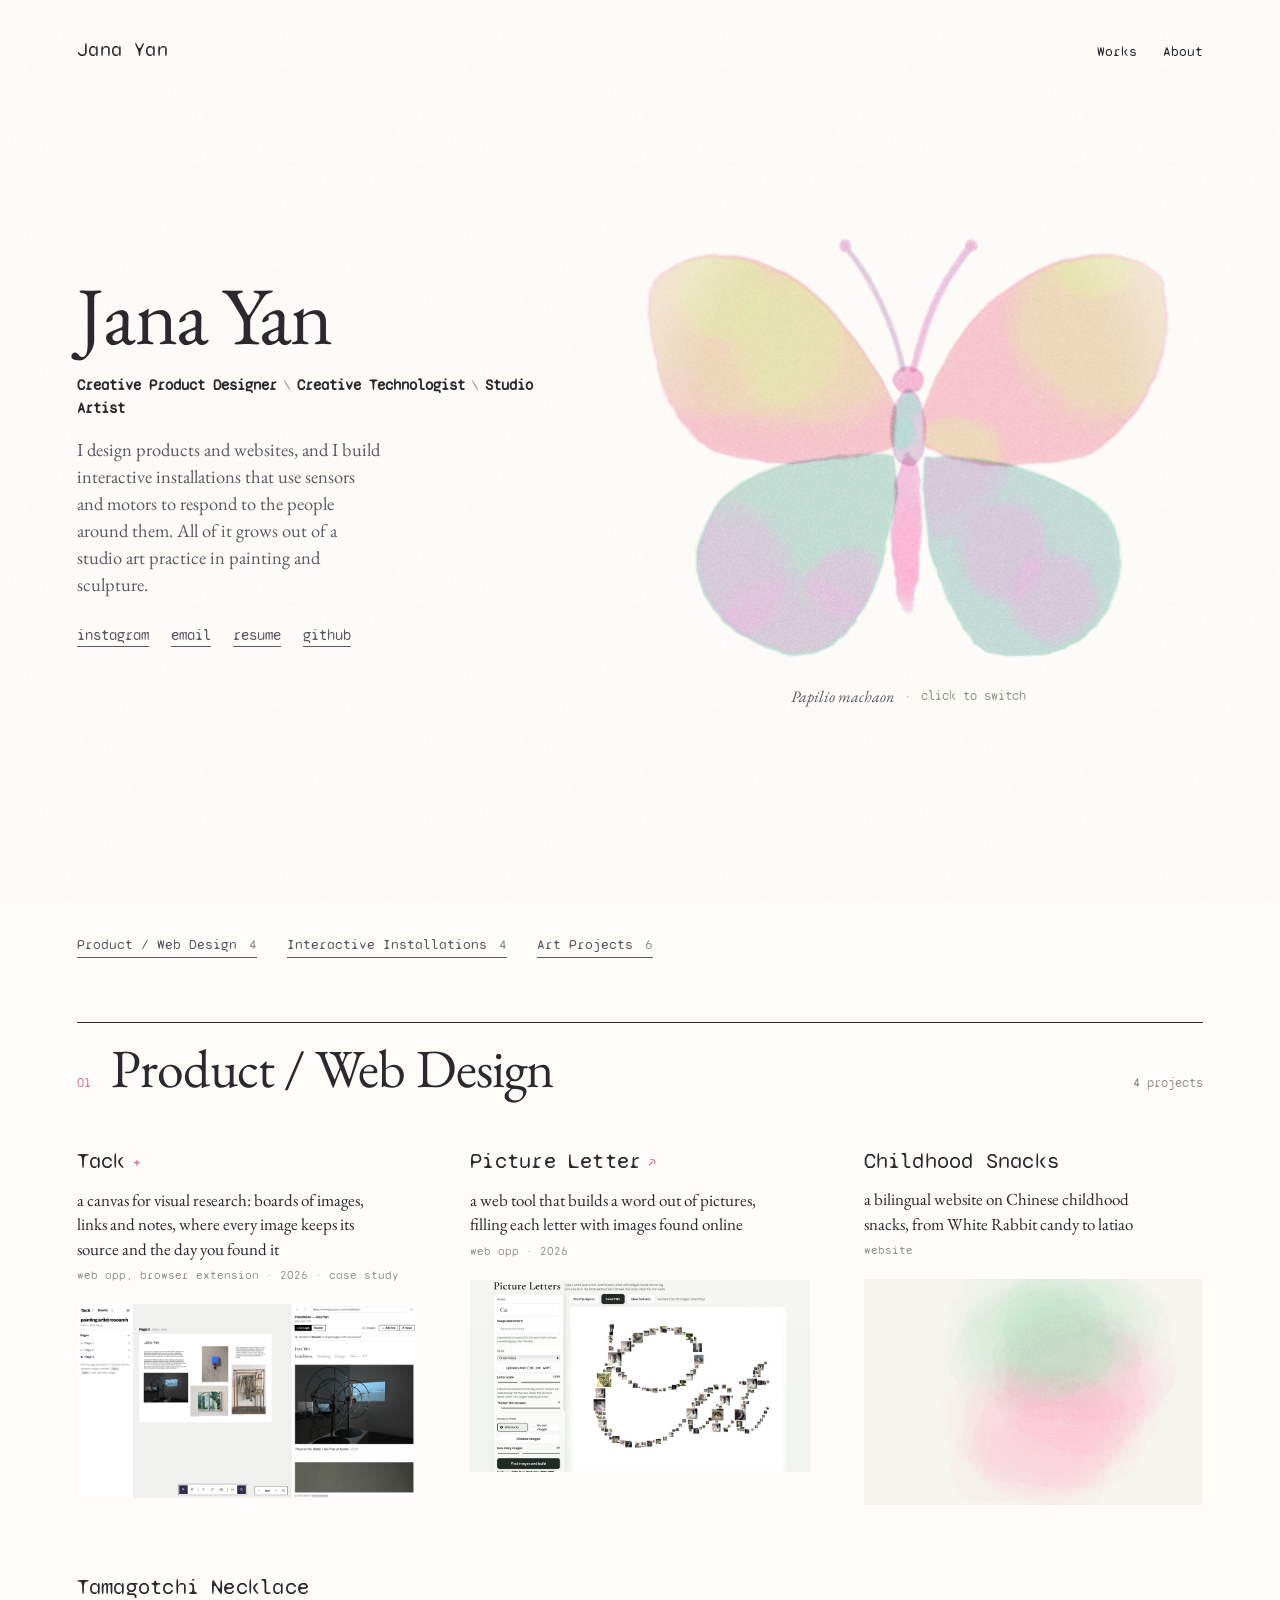
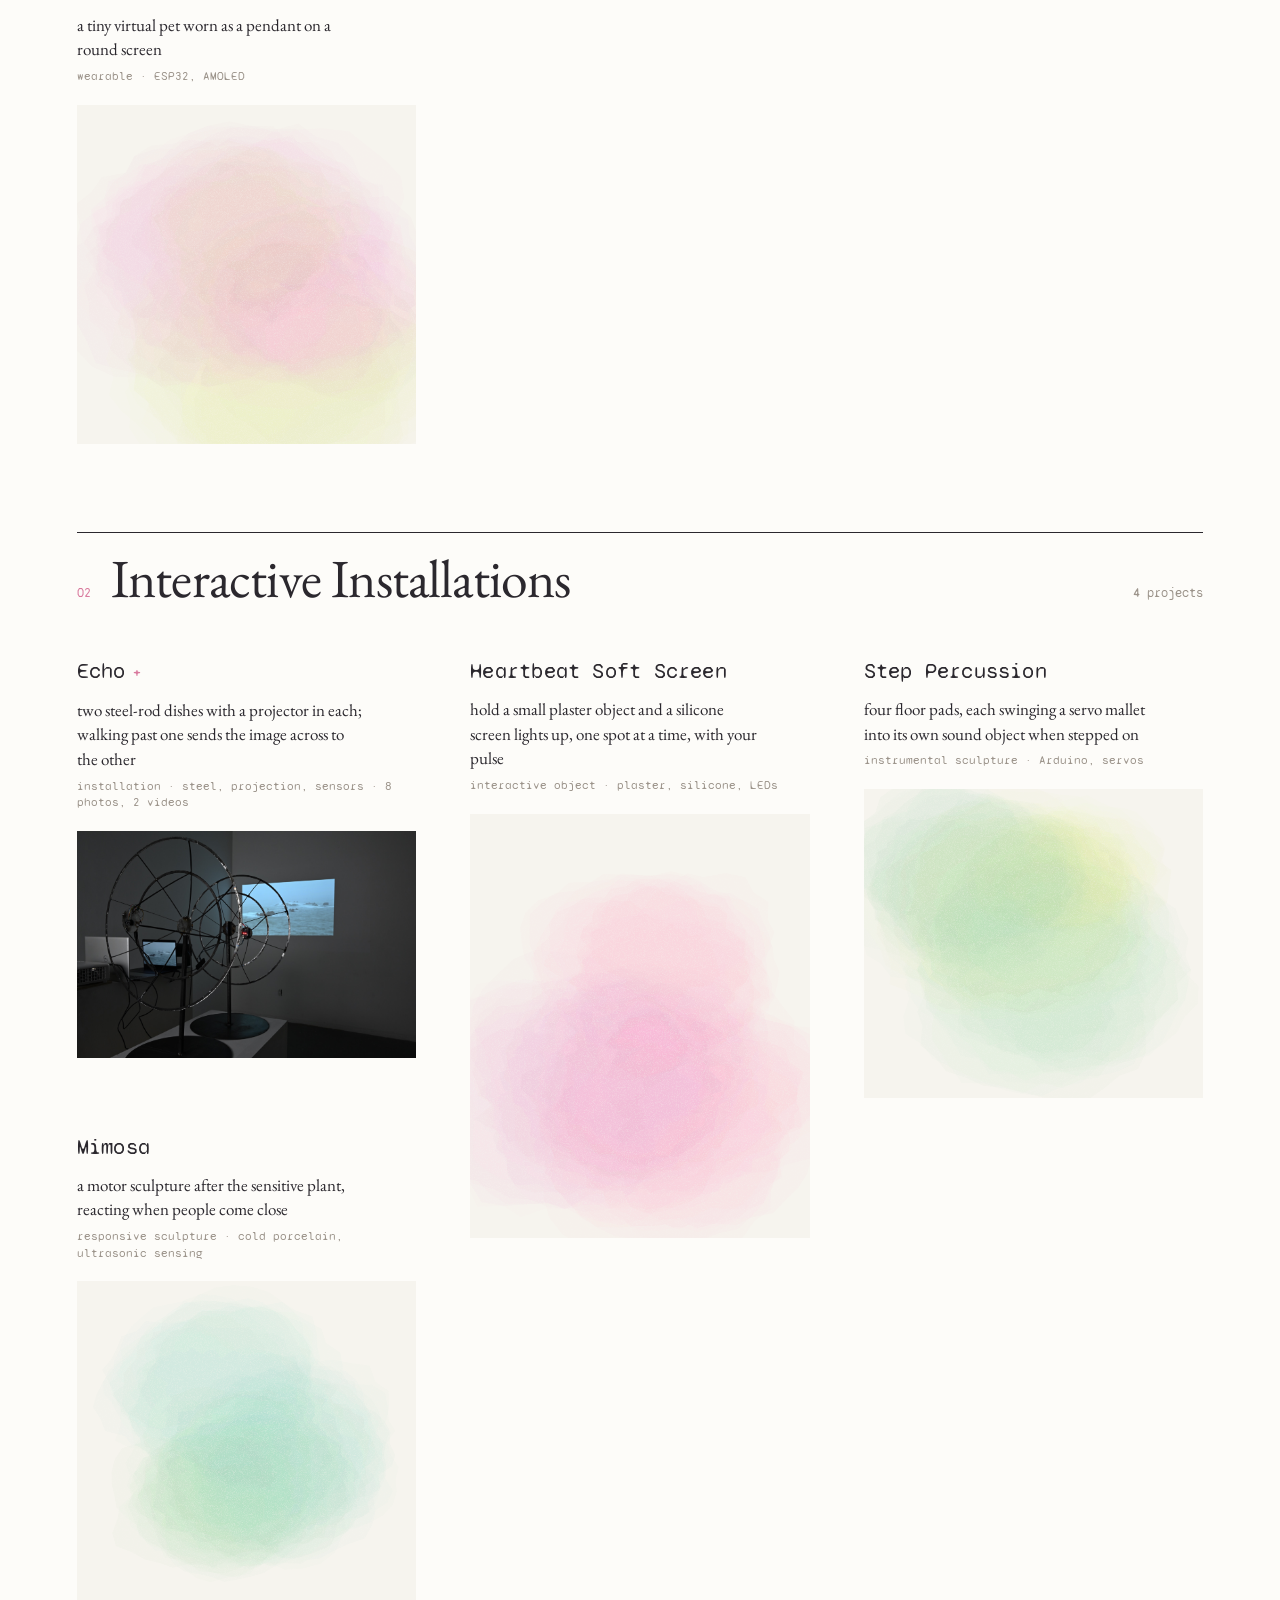
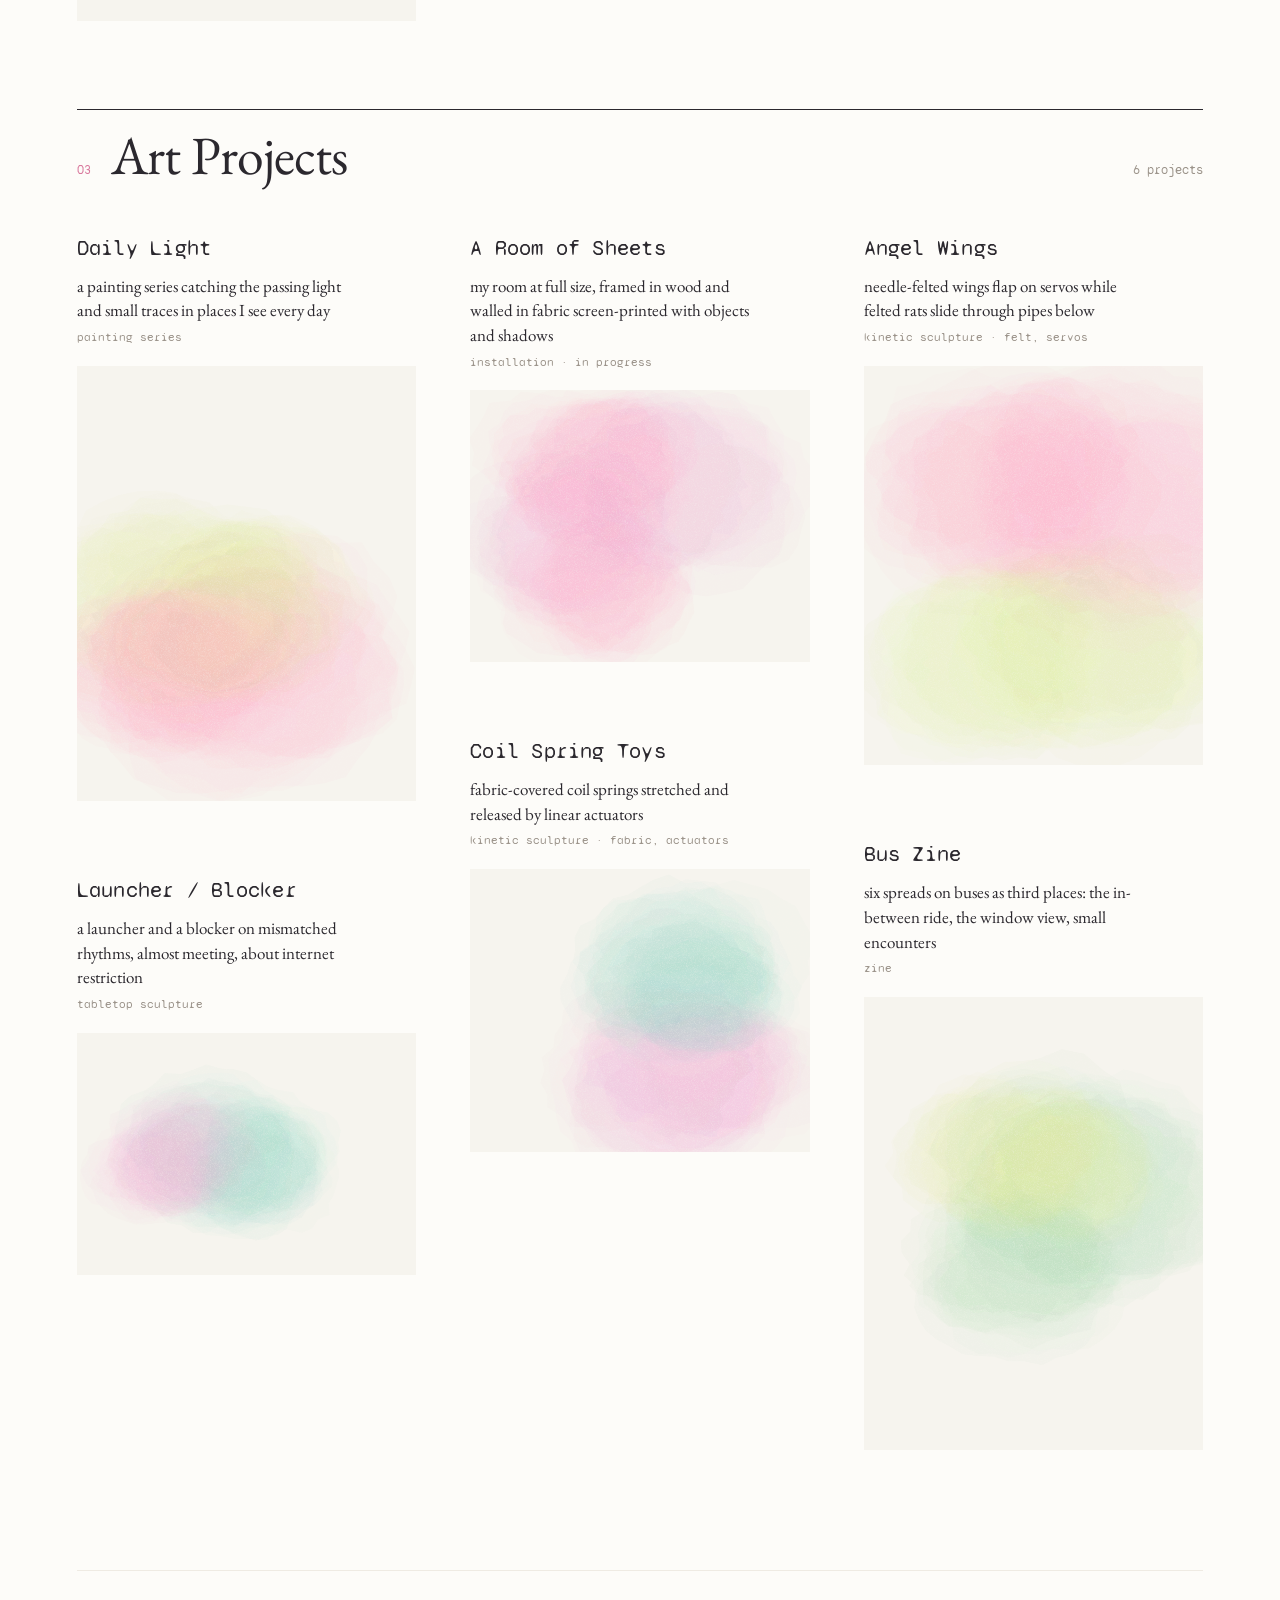
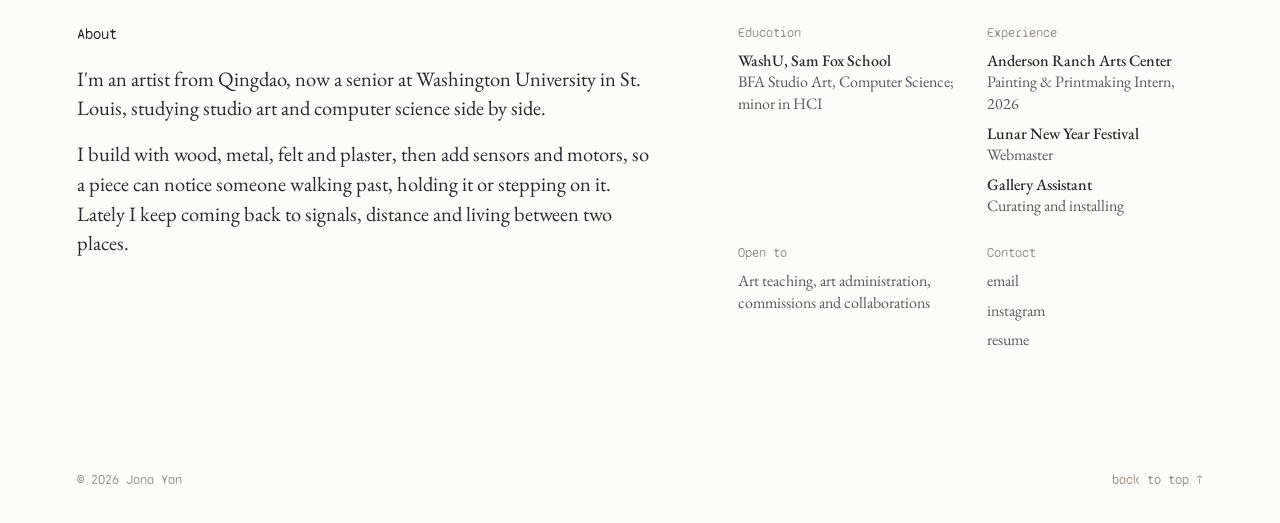
==== index.html @ fdca3cff "Portfolio site with Tack case study Co-Authored-By: Claude Opus 5.5 <noreply@anthropic.com>" ====
<!doctype html>
<html lang="en">
<head>
<meta charset="utf-8">
<meta name="viewport" content="width=device-width, initial-scale=1, viewport-fit=cover">
<title>Jana Yan</title>
<meta name="description" content="Jana Yan: studio art, design and creative technology.">
<link rel="preconnect" href="https://fonts.googleapis.com">
<link rel="preconnect" href="https://fonts.gstatic.com" crossorigin>
<link rel="stylesheet" href="https://fonts.googleapis.com/css2?family=EB+Garamond:ital,wght@0,400;0,500;1,400&family=Lato:ital,wght@0,400;0,700;1,400&family=Syne+Mono&display=swap">
<style>
html, body { margin: 0; }
[hidden] { display: none !important; }
/* Layout: minimal paper page. Small name + nav header, a two-column landing (intro / live watercolor insect),
   then the works index in three categories (Product / Web Design, Interactive Installations, Art Projects),
   each a staggered column grid of cards (title, one line, image), then a short About.
   Single light look on purpose: watercolor and white pencil only read on paper. */
:root {
  color-scheme: light;
  --paper: #FDFCF9;
  --ink: #2B282E;
  --soft: #5E5862;
  --muted: #9C948B;
  --rule: #EFEBE3;
  --rose: #D97A9E;
  --pink: #F2A6C0;
  --green: #A3D4AE;
  --yellow: #D8E59A;
  --blue: #9BD3C2;
  --lilac: #E7AFD0;
  --serif: "EB Garamond", Garamond, "Times New Roman", serif;
  --mono: "Syne Mono", "IBM Plex Mono", ui-monospace, Menlo, Consolas, monospace;
}
* { box-sizing: border-box; }
html { scroll-behavior: smooth; }
@media (prefers-reduced-motion: reduce) { html { scroll-behavior: auto; } }
body { background: var(--paper); color: var(--ink); font-family: var(--serif); font-size: 17px; line-height: 1.5; }
.paper { position: fixed; inset: 0; pointer-events: none; z-index: 0; opacity: .45; }
header, main, footer { position: relative; z-index: 1; }
.wrap {
  margin: 0 auto; max-width: 1400px;
  padding-left: max(clamp(28px, 6vw, 112px), env(safe-area-inset-left, 0px));
  padding-right: max(clamp(28px, 6vw, 112px), env(safe-area-inset-right, 0px));
}
a { color: inherit; text-decoration: none; }
::selection { background: color-mix(in srgb, var(--pink) 45%, transparent); }
:focus-visible { outline: 1.5px dashed var(--rose); outline-offset: 4px; }

/* header */
.top .wrap { display: flex; justify-content: space-between; align-items: baseline; gap: 16px; padding-block: 40px 0; }
.brand { font: 400 20px/1 var(--mono); letter-spacing: 0.02em; }
.nav { display: flex; gap: 26px; font: 400 14px/1 var(--mono); }
.nav a:hover, .links a:hover { color: var(--rose); }

/* landing */
.hero { min-height: min(calc(100svh - 80px), 820px); display: grid; grid-template-columns: minmax(0, 0.9fr) minmax(0, 1.1fr); gap: 24px 56px; align-items: center; padding-block: 24px 40px; }
.intro { min-width: 0; }
h1 { margin: 0; font: 400 clamp(54px, 6.4vw, 94px)/0.95 var(--serif); letter-spacing: -0.02em; }
.disc { margin: 20px 0 0; font: 400 15px/1.5 var(--mono); }
.disc span { color: var(--muted); padding-inline: .4em; }
.lede { margin: 18px 0 0; max-width: 34ch; color: var(--soft); font-size: 18.5px; line-height: 1.45; }
.links { display: flex; flex-wrap: wrap; gap: 8px 22px; margin-top: 30px; font: 400 15px/1 var(--mono); }
.links a { color: var(--soft); border-bottom: 1px solid currentColor; padding-bottom: 3px; }
.specimen { min-width: 0; }
.stage {
  position: relative; display: block; width: 100%; aspect-ratio: 1.26; max-height: 64svh; min-height: 260px;
  padding: 0; margin: 0; border: 0; background: transparent; cursor: pointer; -webkit-tap-highlight-color: transparent;
}
.stage canvas { position: absolute; inset: 0; width: 100%; height: 100%; display: block; }
.cap { display: flex; justify-content: center; gap: 10px; font: 400 13px/1.4 var(--mono); color: var(--muted); margin-top: 2px; }
.cap i { font: italic 400 16px/1.2 var(--serif); color: var(--soft); }
.h-tap { display: none; }
@media (hover: none) { .h-tap { display: inline; } .h-click { display: none; } }

/* works */
.works { padding-block: 56px 40px; }
.jump { display: flex; flex-wrap: wrap; gap: 12px 30px; font: 400 14px/1.3 var(--mono); color: var(--soft); }
.jump a { border-bottom: 1px solid currentColor; padding-bottom: 3px; }
.jump a:hover { color: var(--rose); }
.jump span { color: var(--muted); padding-left: .3em; }
.jump a:hover span { color: inherit; }
.cat { margin-top: 88px; scroll-margin-top: 24px; }
.jump + .cat { margin-top: 64px; }
.cat-head { display: grid; grid-template-columns: auto minmax(0, 1fr) auto; align-items: baseline; gap: 6px 20px; border-top: 1px solid var(--ink); padding-top: 18px; margin-bottom: 52px; }
.cat-head h2 { margin: 0; font: 400 clamp(34px, 4.2vw, 58px)/1.02 var(--serif); letter-spacing: -0.015em; text-wrap: balance; }
.cat-no, .cat-count { font: 400 13px/1 var(--mono); color: var(--muted); }
.cat-no { color: var(--rose); }
.grid { display: flex; gap: 0 clamp(28px, 4.2vw, 80px); align-items: flex-start; }
.col { flex: 1 1 0; min-width: 0; display: flex; flex-direction: column; gap: 76px; }
.card { min-width: 0; display: block; }
.card h3 { margin: 0; font: 400 clamp(22px, 1.75vw, 27px)/1.2 var(--mono); letter-spacing: 0.01em; text-wrap: balance; }
.card p { margin: 12px 0 0; font-size: 17px; line-height: 1.45; max-width: 36ch; }
.card .tag { display: block; margin-top: 6px; font: 400 12px/1.4 var(--mono); color: var(--muted); }
.card figure { margin: 20px 0 0; position: relative; width: 100%; background: color-mix(in srgb, var(--rule) 50%, var(--paper)); overflow: hidden; }
.card figure canvas, .card figure img { display: block; width: 100%; height: auto; }
.card a.link h3 { display: inline; background: linear-gradient(currentColor, currentColor) 0 100% / 0 1px no-repeat; transition: background-size .3s; }
.card a.link:hover h3 { background-size: 100% 1px; }
.card a.link .arrow { font: 400 18px/1 var(--mono); color: var(--rose); margin-left: 6px; }
.card a.link figure { transition: opacity .2s; }
.card a.link:hover figure { opacity: .9; }

/* about */
.about { padding-block: 80px 96px; }
.about-grid { display: grid; grid-template-columns: minmax(0, 1.25fr) minmax(0, 1fr); gap: 40px 80px; border-top: 1px solid var(--rule); padding-top: 56px; }
.about h2 { margin: 0 0 22px; font: 400 15px/1 var(--mono); }
.about-text p { margin: 0; font-size: clamp(19px, 1.6vw, 22px); line-height: 1.45; max-width: 32em; }
.about-text p + p { margin-top: 16px; }
.facts { display: grid; grid-template-columns: repeat(2, minmax(0, 1fr)); gap: 30px 32px; align-content: start; }
.facts h3 { margin: 0 0 10px; font: 400 13px/1 var(--mono); color: var(--muted); }
.facts ul { list-style: none; padding: 0; margin: 0; display: grid; gap: 8px; }
.facts li { font-size: 16px; line-height: 1.35; color: var(--soft); }
.facts li b { font-weight: 500; color: var(--ink); }

/* project gallery overlay */
.gallery { position: fixed; inset: 0; width: 100%; height: 100%; max-width: none; max-height: none; margin: 0; padding: 0; border: 0; background: var(--paper); color: var(--ink); overflow-y: auto; overscroll-behavior: contain; }
.gallery::backdrop { background: var(--paper); }
.g-head { position: sticky; top: 0; z-index: 1; display: flex; justify-content: space-between; align-items: baseline; gap: 16px; padding-block: 24px 18px; font: 400 15px/1 var(--mono); background: color-mix(in srgb, var(--paper) 92%, transparent); }
.g-close { font: inherit; color: var(--soft); background: none; border: 0; padding: 0; cursor: pointer; }
.g-close:hover { color: var(--rose); }
.g-text { max-width: 1200px; padding-block: 8px 20px; }
.g-text:empty { display: none; }
.g-text p { margin: 0; font-size: clamp(19px, 1.6vw, 22px); line-height: 1.5; max-width: 38em; }
.g-text p + p { margin-top: 14px; }
.g-items { display: flex; flex-direction: column; align-items: center; gap: 28px; padding: 12px clamp(28px, 6vw, 112px) 80px; }
.g-items img, .g-items video { display: block; width: 100%; max-width: 1200px; height: auto; max-height: 86svh; object-fit: contain; background: color-mix(in srgb, var(--rule) 50%, var(--paper)); }
body.g-open { overflow: hidden; }

/* case study (inside a .gallery overlay): sans-serif reading layout */
.cs-dialog { --sans: "Lato", system-ui, -apple-system, "Segoe UI", sans-serif; --panel: #F3F0EA; --line: #E6E1D8; }
.cs-dialog .g-head { font: 700 16px/1 var(--sans); }
.cs-dialog .g-close { font: 400 16px/1 var(--sans); }
.cs { display: grid; grid-template-columns: 168px minmax(0, 1fr); gap: 0 clamp(40px, 5vw, 80px); max-width: 1380px; margin-inline: auto; padding-block: 24px 160px; font-family: var(--sans); color: var(--ink); }
.cs-main { min-width: 0; max-width: 1100px; }

/* contents list */
.cs-toc { position: sticky; top: 92px; align-self: start; padding-top: 6px; }
.cs-toc ol { list-style: none; margin: 0; padding: 0; display: grid; gap: 2px; }
.cs-toc a { display: block; padding: 5px 10px; margin-left: -10px; border-radius: 999px; font-size: 15px; line-height: 1.3; color: var(--muted); transition: color .15s, background-color .15s; }
.cs-toc a:hover { color: var(--ink); }
.cs-toc a[aria-current="true"] { color: var(--ink); background: var(--panel); }

/* header */
.cs-head h2 { margin: 0; font: 700 clamp(44px, 5vw, 64px)/1.05 var(--sans); letter-spacing: -0.02em; }
.cs-sub { margin: 10px 0 0; font-size: clamp(22px, 2.2vw, 28px); line-height: 1.3; color: var(--muted); text-wrap: balance; }
.cs-sum { margin: 28px 0 0; max-width: 40em; font-size: 19px; line-height: 1.65; text-wrap: pretty; }
.cs-meta { display: flex; flex-wrap: wrap; align-items: flex-end; gap: 20px 56px; margin: 40px 0 0; }
.cs-meta dt { font-size: 15px; color: var(--muted); }
.cs-meta dd { margin: 6px 0 0; font-size: 17px; line-height: 1.4; }
.cs-live { margin-left: auto; display: inline-flex; align-items: center; gap: 8px; padding: 11px 20px; border-radius: 999px; background: var(--ink); color: var(--paper); font-size: 16px; font-weight: 700; transition: background-color .15s; }
.cs-live:hover { background: var(--rose); }

/* images */
.cs-hero, .cs-panel { margin: 48px 0 0; padding: clamp(10px, 2.2vw, 28px); border-radius: 20px; background: var(--panel); }
.cs-hero img, .cs-panel img { display: block; width: 100%; height: auto; border-radius: 10px; box-shadow: 0 1px 2px rgb(43 40 46 / .06), 0 8px 28px rgb(43 40 46 / .08); }
.cs-panel figure { margin: 0; }
.cs-panel figcaption { margin-top: 14px; font-size: 15px; line-height: 1.45; color: var(--soft); }
.cs-panel figure + figure { margin-top: 28px; }
.cs-panel.pair { display: grid; grid-template-columns: repeat(2, minmax(0, 1fr)); gap: 20px; }
.cs-panel.pair figure + figure { margin-top: 0; }

/* before / after tabs (JS adds .is-tabbed; without JS every image shows, stacked) */
.cs-tabs { display: flex; flex-wrap: wrap; gap: 8px; margin-bottom: clamp(12px, 1.8vw, 22px); }
.cs-tabs button { font: 700 15px/1 var(--sans); padding: 10px 16px; border: 0; border-radius: 999px; background: rgb(255 255 255 / .7); color: var(--soft); cursor: pointer; transition: background-color .15s, color .15s; }
.cs-tabs button:hover { color: var(--ink); background: #fff; }
.cs-tabs button[aria-selected="true"] { background: var(--ink); color: var(--paper); }
.cs-panel.is-tabbed figure + figure { margin-top: 0; }
.cs-panel.is-tabbed figure[hidden] { display: none; }

/* summary rows: label left, text right */
.cs-rows { margin-top: 96px; }
.cs-row { display: grid; grid-template-columns: minmax(0, 1fr) minmax(0, 2fr); gap: 16px 48px; padding: 44px 0; border-top: 1px solid var(--line); }
.cs-row:first-child { border-top: 0; padding-top: 0; }
.cs-row h3 { margin: 0; font: 700 24px/1.25 var(--sans); }
.cs-row p, .cs-row li { font-size: 18px; line-height: 1.65; }
.cs-row p { margin: 0; }
.cs-row p + p { margin-top: 14px; }

/* full sections */
.cs-sec { margin-top: 128px; scroll-margin-top: 96px; }
.cs-rows .cs-row { scroll-margin-top: 96px; }
.cs-sec > h3 { margin: 0 0 20px; font: 700 clamp(28px, 2.6vw, 34px)/1.2 var(--sans); letter-spacing: -0.01em; }
.cs-sec > p, .cs-text p { margin: 0; max-width: 42em; font-size: 18px; line-height: 1.7; text-wrap: pretty; }
.cs-sec > p + p, .cs-text p + p { margin-top: 16px; }
.cs-sec h4 { margin: 56px 0 14px; font: 700 21px/1.3 var(--sans); }
.cs ul.cs-bullets { margin: 16px 0 0; padding-left: 1.2em; max-width: 42em; font-size: 18px; line-height: 1.7; }
.cs-bullets li + li { margin-top: 10px; }
.cs-bullets li::marker { color: var(--rose); }
.cs-quote { margin: 40px 0; padding: 4px 0 4px 24px; border-left: 3px solid var(--pink); max-width: 36em; font-size: clamp(22px, 2.2vw, 28px); line-height: 1.4; text-wrap: pretty; }
.cs a.u { border-bottom: 1px solid currentColor; }
.cs a.u:hover { color: var(--rose); }
.cs video { display: block; width: 100%; margin-top: 40px; border-radius: 16px; }

/* tables */
.cs-table { width: 100%; margin: 32px 0; border-collapse: collapse; font-size: 17px; line-height: 1.5; }
.cs-table th { text-align: left; font-size: 14px; font-weight: 700; color: var(--muted); padding: 0 20px 12px 0; border-bottom: 1px solid var(--ink); }
.cs-table td { vertical-align: top; padding: 16px 20px 16px 0; border-bottom: 1px solid var(--line); color: var(--soft); }
.cs-table td:first-child { color: var(--ink); font-weight: 700; white-space: nowrap; }

/* decisions */
.cs-decisions { list-style: none; margin: 56px 0 0; padding: 0; display: grid; gap: 104px; }
.cs-decisions h4 { margin: 0 0 22px; display: flex; align-items: baseline; gap: 14px; font: 700 clamp(23px, 2.1vw, 27px)/1.25 var(--sans); }
.cs-no { flex: none; font-size: 15px; font-weight: 700; color: var(--rose); }
.cs-dec { margin: 0; display: grid; grid-template-columns: minmax(0, 1fr) minmax(0, 1fr) minmax(0, 1.6fr); gap: 20px 40px; }
.cs-dec dt { font-size: 14px; font-weight: 700; color: var(--muted); }
.cs-dec dd { margin: 8px 0 0; font-size: 17px; line-height: 1.6; color: var(--soft); }
.cs-dec div:last-child dd { color: var(--ink); }
.cs-decisions .cs-panel { margin-top: 32px; }

@media (max-width: 1100px) {
  .cs { grid-template-columns: minmax(0, 1fr); }
  .cs-toc { display: none; }
  .cs-main { max-width: none; }
}
@media (max-width: 760px) {
  .cs-row, .cs-dec, .cs-panel.pair { grid-template-columns: minmax(0, 1fr); }
  .cs-rows { margin-top: 64px; }
  .cs-row { padding: 32px 0; }
  .cs-sec { margin-top: 88px; }
  .cs-decisions { gap: 72px; }
  .cs-live { margin-left: 0; }
  .cs-table thead { display: none; }
  .cs-table tr { display: block; padding: 16px 0; border-bottom: 1px solid var(--line); }
  .cs-table td { display: block; padding: 2px 0; border: 0; }
  .cs-table td:first-child { margin-bottom: 4px; }
  .cs-table td[data-label]:not(:first-child)::before { content: attr(data-label) ": "; font-weight: 700; color: var(--muted); }
}
.cs-dialog .wrap { max-width: 1380px; padding-left: max(clamp(20px, 4vw, 56px), env(safe-area-inset-left, 0px)); padding-right: max(clamp(20px, 4vw, 56px), env(safe-area-inset-right, 0px)); }

footer .wrap { display: flex; justify-content: space-between; gap: 12px; padding-block: 24px 34px; font: 400 13px/1.4 var(--mono); color: var(--muted); }

@media (max-width: 900px) {
  .hero { grid-template-columns: minmax(0, 1fr); min-height: 0; padding-block: 40px 24px; }
  .stage { max-height: none; }
  .about-grid { grid-template-columns: minmax(0, 1fr); }
  .col { gap: 56px; }
  .cat { margin-top: 72px; }
  .cat-head { margin-bottom: 36px; }
}
@media (max-width: 480px) {
  .wrap { padding-left: max(20px, env(safe-area-inset-left, 0px)); padding-right: max(20px, env(safe-area-inset-right, 0px)); }
  .facts { grid-template-columns: minmax(0, 1fr); }
  .cat-head { grid-template-columns: auto minmax(0, 1fr); }
  .cat-count { display: none; }
  .disc { font-size: 14px; }
}
</style>
</head>
<body>
<div class="paper" id="paper" aria-hidden="true"></div>

<header class="top" id="top">
  <div class="wrap">
    <a class="brand" href="#top">Jana Yan</a>
    <nav class="nav" aria-label="Sections"><a href="#works">Works</a><a href="#about">About</a></nav>
  </div>
</header>

<main>
  <section class="wrap hero" aria-label="Introduction">
    <div class="intro">
      <h1>Jana Yan</h1>
      <p class="disc"><strong>Creative Product Designer</strong><span>\</span><strong>Creative Technologist</strong><span>\</span><strong>Studio Artist</strong></p>
      <p class="lede">I design products and websites, and I build interactive installations that use sensors and motors to respond to the people around them. All of it grows out of a studio art practice in painting and sculpture.</p>
      <!-- Replace each href="#" with your real link -->
      <nav class="links" aria-label="Elsewhere">
        <a href="#">instagram</a><a href="#">email</a><a href="#">resume</a><a href="#">github</a>
      </nav>
    </div>
    <div class="specimen">
      <button class="stage" id="stage" type="button" aria-label="Watercolor insect. Click to switch insect.">
        <canvas id="c" aria-hidden="true"></canvas>
      </button>
      <div class="cap" aria-live="polite">
        <i id="specName">Papilio machaon</i>
        <span>·</span>
        <span><span class="h-click">click to switch</span><span class="h-tap">tap to switch</span></span>
        <span id="specNo" hidden></span><span id="specMeta" hidden></span>
      </div>
    </div>
  </section>

  <section class="works wrap" id="works" aria-label="Works">
    <!--
      Projects are grouped into three categories; each <section class="cat"> has its own grid.
      To add a project: copy one <article class="card"> into the category it belongs to and edit it.
      To move a project: cut its <article> and paste it into another category's <div class="grid">.
      (Update the counts in the jump nav and the category header when you add or move one.)
      Image: put <img src="your-photo.jpg" alt="..."> inside <figure> in place of data-wash.
      Until then, data-wash paints a watercolor placeholder (colors: pink green yellow blue lilac; ar = width/height).
    -->
    <nav class="jump" aria-label="Project categories">
      <a href="#design">Product / Web Design <span>4</span></a>
      <a href="#installations">Interactive Installations <span>4</span></a>
      <a href="#art">Art Projects <span>6</span></a>
    </nav>

    <section class="cat" id="design" aria-labelledby="design-h">
      <header class="cat-head"><span class="cat-no">01</span><h2 id="design-h">Product / Web Design</h2><span class="cat-count">4 projects</span></header>
      <div class="grid">
      <article class="card">
        <!-- Opens the case study <dialog id="g-tack"> below. -->
        <a class="link" href="#g-tack" data-gallery="g-tack" aria-haspopup="dialog">
          <h3>Tack</h3><span class="arrow">+</span>
          <p>a canvas for visual research: boards of images, links and notes, where every image keeps its source and the day you found it</p>
          <span class="tag">web app, browser extension · 2026 · case study</span>
          <figure><img src="tack/tack.jpg" width="2000" height="1140" loading="lazy" alt="Tack board titled painting artist research: a page of collected images and notes on the left, a live web page open beside it on the right"></figure>
        </a>
      </article>
      <article class="card">
        <a class="link" href="https://pictureletter.vercel.app" target="_blank" rel="noopener">
          <h3>Picture Letter</h3><span class="arrow">↗</span>
          <p>a web tool that builds a word out of pictures, filling each letter with images found online</p>
          <span class="tag">web app · 2026</span>
          <figure><img src="[data-uri]" alt="Picture Letters interface: the word Cat in a script font, built from small photos of cats" width="1100" height="624" loading="lazy"></figure>
        </a>
      </article>
      <article class="card">
        <h3>Childhood Snacks</h3>
        <p>a bilingual website on Chinese childhood snacks, from White Rabbit candy to latiao</p>
        <span class="tag">website</span>
        <figure data-wash="pink green" data-ar="1.5"></figure>
      </article>
      <article class="card">
        <h3>Tamagotchi Necklace</h3>
        <p>a tiny virtual pet worn as a pendant on a round screen</p>
        <span class="tag">wearable · ESP32, AMOLED</span>
        <figure data-wash="yellow lilac" data-ar="1"></figure>
      </article>
      </div>
    </section>

    <section class="cat" id="installations" aria-labelledby="installations-h">
      <header class="cat-head"><span class="cat-no">02</span><h2 id="installations-h">Interactive Installations</h2><span class="cat-count">4 projects</span></header>
      <div class="grid">
      <article class="card">
        <!-- Opens the matching <dialog id="g-satellite"> below. Cover = first photo. -->
        <a class="link" href="#g-satellite" data-gallery="g-satellite" aria-haspopup="dialog">
          <h3>Echo</h3><span class="arrow">+</span>
          <p>two steel-rod dishes with a projector in each; walking past one sends the image across to the other</p>
          <span class="tag">installation · steel, projection, sensors · 8 photos, 2 videos</span>
          <figure><img src="satellite/DSC_0260.jpg" width="2000" height="1333" loading="lazy" alt="Two steel-rod satellite dishes on a plinth in a dark gallery, a projected sea image on the wall behind them"></figure>
        </a>
      </article>
      <article class="card">
        <h3>Heartbeat Soft Screen</h3>
        <p>hold a small plaster object and a silicone screen lights up, one spot at a time, with your pulse</p>
        <span class="tag">interactive object · plaster, silicone, LEDs</span>
        <figure data-wash="pink lilac" data-ar="0.8"></figure>
      </article>
      <article class="card">
        <h3>Step Percussion</h3>
        <p>four floor pads, each swinging a servo mallet into its own sound object when stepped on</p>
        <span class="tag">instrumental sculpture · Arduino, servos</span>
        <figure data-wash="yellow green" data-ar="1.1"></figure>
      </article>
      <article class="card">
        <h3>Mimosa</h3>
        <p>a motor sculpture after the sensitive plant, reacting when people come close</p>
        <span class="tag">responsive sculpture · cold porcelain, ultrasonic sensing</span>
        <figure data-wash="green blue" data-ar="1"></figure>
      </article>
      </div>
    </section>

    <section class="cat" id="art" aria-labelledby="art-h">
      <header class="cat-head"><span class="cat-no">03</span><h2 id="art-h">Art Projects</h2><span class="cat-count">6 projects</span></header>
      <div class="grid">
      <article class="card">
        <h3>Daily Light</h3>
        <p>a painting series catching the passing light and small traces in places I see every day</p>
        <span class="tag">painting series</span>
        <figure data-wash="yellow pink" data-ar="0.78"></figure>
      </article>
      <article class="card">
        <h3>A Room of Sheets</h3>
        <p>my room at full size, framed in wood and walled in fabric screen-printed with objects and shadows</p>
        <span class="tag">installation · in progress</span>
        <figure data-wash="lilac pink" data-ar="1.25"></figure>
      </article>
      <article class="card">
        <h3>Angel Wings</h3>
        <p>needle-felted wings flap on servos while felted rats slide through pipes below</p>
        <span class="tag">kinetic sculpture · felt, servos</span>
        <figure data-wash="pink yellow" data-ar="0.85"></figure>
      </article>
      <article class="card">
        <h3>Launcher / Blocker</h3>
        <p>a launcher and a blocker on mismatched rhythms, almost meeting, about internet restriction</p>
        <span class="tag">tabletop sculpture</span>
        <figure data-wash="blue lilac" data-ar="1.4"></figure>
      </article>
      <article class="card">
        <h3>Coil Spring Toys</h3>
        <p>fabric-covered coil springs stretched and released by linear actuators</p>
        <span class="tag">kinetic sculpture · fabric, actuators</span>
        <figure data-wash="lilac blue" data-ar="1.2"></figure>
      </article>
      <article class="card">
        <h3>Bus Zine</h3>
        <p>six spreads on buses as third places: the in-between ride, the window view, small encounters</p>
        <span class="tag">zine</span>
        <figure data-wash="green yellow" data-ar="0.75"></figure>
      </article>
      </div>
    </section>
  </section>

  <section class="about wrap" id="about" aria-label="About">
    <div class="about-grid">
      <div class="about-text">
        <h2>About</h2>
        <p>I'm an artist from Qingdao, now a senior at Washington University in St. Louis, studying studio art and computer science side by side.</p>
        <p>I build with wood, metal, felt and plaster, then add sensors and motors, so a piece can notice someone walking past, holding it or stepping on it. Lately I keep coming back to signals, distance and living between two places.</p>
      </div>
      <div class="facts">
        <div>
          <h3>Education</h3>
          <ul><li><b>WashU, Sam Fox School</b><br>BFA Studio Art, Computer Science; minor in HCI</li></ul>
        </div>
        <div>
          <h3>Experience</h3>
          <ul>
            <li><b>Anderson Ranch Arts Center</b><br>Painting &amp; Printmaking Intern, 2026</li>
            <li><b>Lunar New Year Festival</b><br>Webmaster</li>
            <li><b>Gallery Assistant</b><br>Curating and installing</li>
          </ul>
        </div>
        <div>
          <h3>Open to</h3>
          <ul><li>Art teaching, art administration, commissions and collaborations</li></ul>
        </div>
        <div>
          <h3>Contact</h3>
          <!-- Replace each href="#" with your real link -->
          <ul><li><a href="#">email</a></li><li><a href="#">instagram</a></li><li><a href="#">resume</a></li></ul>
        </div>
      </div>
    </div>
  </section>

  <!--
    Case study: Tack. Same overlay as the galleries, with its own sans-serif reading layout (.cs-dialog).
    Anything written as a comment is waiting for your material: add it, then uncomment the block.
    Before/after panels (.cs-panel[data-tabs]) turn into tabs automatically; each <figure> needs a data-tab label.

    STILL TO ADD (most important first):
    [ ] Source tracking: alternatives considered, how it changed, edge-case answers, trade-offs
    [ ] One piece of evidence for the outcome (timing comparison, small test, or a quote)
    [ ] 30–60 s screen recording of the main flow
    [ ] Current screens: search panel, link preview, image with its citation, browser extension
    [ ] Your workflow diagram, early sketches or wireframes
    [ ] Timeline, and whether this was part of a class
    [ ] Confirm role, and whether API cost shaped the search decision
  -->
  <dialog class="gallery cs-dialog" id="g-tack" aria-label="Tack, case study">
    <div class="g-head wrap"><span>Tack</span><button class="g-close" type="button">close ×</button></div>
    <article class="cs wrap">
      <nav class="cs-toc" aria-label="Case study sections">
        <ol>
          <li><a href="#cs-overview">Overview</a></li>
          <li><a href="#cs-start">Starting point</a></li>
          <li><a href="#cs-who">Who it’s for</a></li>
          <li><a href="#cs-decisions">Key decisions</a></li>
          <li><a href="#cs-source">Source tracking</a></li>
          <li><a href="#cs-process">Process</a></li>
          <li><a href="#cs-outcome">Outcome</a></li>
        </ol>
      </nav>

      <div class="cs-main">
        <header class="cs-head" id="cs-overview">
          <h2>Tack</h2>
          <p class="cs-sub">A canvas for visual research where every image remembers where it came from</p>
          <p class="cs-sum">I designed and built Tack to replace a research process of 50+ open tabs, copied images and separately pasted links. You search the web from a panel beside your board, drop images, links and notes onto the canvas, and Tack keeps the source and date of every image automatically.</p>
          <dl class="cs-meta">
            <div><dt>Role</dt><dd>Design and development, solo</dd></div>
            <div><dt>Year</dt><dd>2026</dd></div>
            <!-- <div><dt>Timeline</dt><dd>8 weeks</dd></div> -->
            <div><dt>Tools</dt><dd>Figma, Next.js, Vercel, Claude API</dd></div>
            <a class="cs-live" href="https://tack-eta.vercel.app" target="_blank" rel="noopener">Visit live site ↗</a>
          </dl>
        </header>

        <figure class="cs-hero"><img src="tack/tack.jpg" width="2000" height="1140" alt="Tack board titled painting artist research: a page of collected images and notes on the left, a live web page open beside it on the right"></figure>

        <div class="cs-rows">
          <section class="cs-row">
            <h3>Challenge</h3>
            <div><p>When research is visual, an image and its source end up in two different places: the image on a board, the link in a browser tab. Only memory connects them, and closing one tab can break a citation for good.</p></div>
          </section>
          <section class="cs-row">
            <h3>Solution</h3>
            <div>
              <p>A board where the source travels with the image. Search sits beside the canvas, and everything you add keeps where and when you found it.</p>
              <p>Boards save in the browser from the first visit; signing in moves them to an account. A browser extension and an AI research assistant extend the same workflow.</p>
            </div>
          </section>
          <section class="cs-row">
            <h3>Constraints</h3>
            <div>
              <p>I built Tack alone, so two technical limits shaped the design as much as user needs did. <strong>AI cost:</strong> every call costs money, so AI is an optional layer on top of the core workflow, not the core itself. <strong>Storage:</strong> images take up space quickly, so boards save in the browser first and accounts are for people who need their boards to last.</p>
              <!-- If API cost also pushed you toward search over AI-first, say it here. -->
            </div>
          </section>
        </div>

        <!-- Demo video (30–60 s). Put the file in tack/ and uncomment:
        <video src="tack/demo.mp4" controls muted loop playsinline preload="metadata" aria-label="Tack demo: searching, adding images to a board and checking a source"></video>
        -->

        <section class="cs-sec" id="cs-start">
          <h3>The starting point</h3>
          <p>For an artist research assignment, I had to collect work by 10–20 artists who inspire me. By the end I had more than 50 tabs open, jumping between Instagram, portfolio sites and online journals. Collecting the images was easy. Keeping track of where each one came from was the tedious part.</p>
          <p>My workflow used three tools, and each one failed in a different way:</p>
          <table class="cs-table">
            <thead><tr><th>Tool</th><th>How I used it</th><th>Where it broke</th></tr></thead>
            <tbody>
              <tr><td>Figma</td><td data-label="Used for">Board for laying out images</td><td data-label="Broke">Copy each image from a tab, then copy its URL separately for the citation</td></tr>
              <tr><td>Google Slides</td><td data-label="Used for">Presentation-style research deck</td><td data-label="Broke">Same double copy-paste; closing a tab by accident lost the link for good</td></tr>
              <tr><td>Pinterest</td><td data-label="Used for">Saving references</td><td data-label="Broke">Only images already on Pinterest; if the uploader deletes a pin, the image is gone</td></tr>
            </tbody>
          </table>
          <p class="cs-quote">The real problem wasn’t layout. An image and its source were stored in two different places, and only my memory and my open tabs connected them.</p>
          <p>Tack starts from the idea that the two should never be separated.</p>
        </section>

        <section class="cs-sec" id="cs-who">
          <h3>Who it’s for</h3>
          <p>Tack started as a tool for myself, but the same problem shows up for anyone whose research is visual: art and design students, fashion, architecture, art history and marketing. Early conversations suggested the idea works beyond my own use:</p>
          <table class="cs-table">
            <thead><tr><th>Person</th><th>Field</th><th>What they’d use it for</th></tr></thead>
            <tbody>
              <tr><td>Friend A</td><td data-label="Field">Fashion</td><td data-label="Use">Building mood boards</td></tr>
              <tr><td>Friend B</td><td data-label="Field">Design</td><td data-label="Use">Collecting type and image inspiration</td></tr>
              <tr><td>Friend C</td><td data-label="Field">Outside creative fields</td><td data-label="Use">Saving images for fun, like animation characters he likes</td></tr>
            </tbody>
          </table>
          <p>The third response stood out: someone outside creative fields saw a use for it right away, which pointed to a broader audience than I had planned for.</p>
          <!-- Stronger with: one observed session of someone using the live site. -->
        </section>

        <section class="cs-sec" id="cs-decisions">
          <h3>Key decisions</h3>
          <p>Four decisions shaped Tack. Each time I chose against the obvious default, which was usually “do what Figma does” or “let the AI do it.”</p>
          <ol class="cs-decisions">
            <li>
              <h4><span class="cs-no">01</span>Pages instead of layers</h4>
              <dl class="cs-dec">
                <div><dt>Default</dt><dd>A Figma-style layers panel on the left.</dd></div>
                <div><dt>Chose</dt><dd>Pages, with several visible on the same screen.</dd></div>
                <div><dt>Why</dt><dd>Creatives find inspiration by spotting connections between different subjects. Layers organise one board; pages let you compare several research threads side by side.</dd></div>
              </dl>
              <div class="cs-panel" data-tabs>
                <figure data-tab="v1 · Layers"><img src="tack/v1-layers.jpg" width="2000" height="1083" loading="lazy" alt="Early Tack: a layers panel on the left listing a single frame, an empty white board in the middle"><figcaption>The first version borrowed Figma’s layers panel: one frame, one board.</figcaption></figure>
                <figure data-tab="Pages, one at a time"><img src="tack/v3-pages-list.jpg" width="2000" height="1089" loading="lazy" alt="Later version: a pages list on the left with Page 1 and Page 2, only one page shown on the canvas"><figcaption>Pages replaced layers, but you could only see one page at a time.</figcaption></figure>
                <figure data-tab="Now · side by side"><img src="tack/tack.jpg" width="2000" height="1140" loading="lazy" alt="Current Tack: several pages of collected images visible on the same canvas"><figcaption>Now several pages sit on the same canvas, so research threads can be compared directly.</figcaption></figure>
              </div>
            </li>
            <li>
              <h4><span class="cs-no">02</span>Google-style search instead of an AI chat</h4>
              <dl class="cs-dec">
                <div><dt>Default</dt><dd>Ask an AI assistant and let it return results.</dd></div>
                <div><dt>Chose</dt><dd>A familiar search panel beside the board. Links open in a preview next to the canvas, or in the browser.</dd></div>
                <div><dt>Why</dt><dd>Search is more hands-on: you decide which sites to visit and where your images come from. For research that has to be cited, that control matters more than speed. The AI assistant supports search; it doesn’t replace it.</dd></div>
              </dl>
              <div class="cs-panel" data-tabs>
                <figure data-tab="Before"><img src="tack/v1-ai-research.jpg" width="2000" height="1090" loading="lazy" alt="Early version: an AI Research panel where a typed prompt returns a list of artists to keep or skip, each turned into a generated card"><figcaption>Before: you typed a prompt and the AI returned a list of artists to keep or skip.</figcaption></figure>
                <figure data-tab="After"><img src="tack/v3-pages-list.jpg" width="2000" height="1089" loading="lazy" alt="Search panel with Web, Images and AI research tabs and the hint: search like you would on Google"><figcaption>After: web search comes first, with images and AI research as separate tabs.</figcaption></figure>
              </div>
            </li>
            <li>
              <h4><span class="cs-no">03</span>A sketchbook, not a design tool</h4>
              <dl class="cs-dec">
                <div><dt>Before</dt><dd>A dark-mode interface that looked like Figma.</dd></div>
                <div><dt>Chose</dt><dd>A light white-and-beige “sketchbook” style with more varied icons.</dd></div>
                <div><dt>Why</dt><dd>Artists research in sketchbooks, not in design software. A physical-tool feel makes Tack a place to think and collect, not a place to produce final work.</dd></div>
              </dl>
              <div class="cs-panel" data-tabs>
                <figure data-tab="Before"><img src="tack/v2-board-dark.jpg" width="2000" height="1082" loading="lazy" alt="Dark-mode version of the board with a dark canvas, pages list and search panel"><figcaption>Before: dark and close to Figma, which read as a place to produce final work.</figcaption></figure>
                <figure data-tab="After"><img src="tack/tack.jpg" width="2000" height="1140" loading="lazy" alt="Current light, sketchbook-style Tack board"><figcaption>After: a light, sketchbook feel that reads as a place to collect and think.</figcaption></figure>
              </div>
            </li>
            <li>
              <h4><span class="cs-no">04</span>Save in the browser first, account optional</h4>
              <dl class="cs-dec">
                <div><dt>Default</dt><dd>Require sign-up before you can make a board.</dd></div>
                <div><dt>Chose</dt><dd>Boards save in the browser right away; signing in moves them to an account.</dd></div>
                <div><dt>Why</dt><dd>Someone doing a one-time project can start with no setup. People who come back have a reason to sign in.</dd></div>
              </dl>
              <!-- Add a screenshot of the sign-in / "move boards to account" moment:
              <figure class="cs-panel"><img src="tack/signin.jpg" width="2000" height="1100" loading="lazy" alt="…"><figcaption>…</figcaption></figure> -->
            </li>
          </ol>
        </section>

        <section class="cs-sec" id="cs-source">
          <h3>Deep dive: source tracking</h3>
          <p>Every image on a Tack board keeps its source and the date it was found. It’s the feature that answers “why not just use Pinterest or Figma?”</p>

          <h4>Problem</h4>
          <p>In my old workflow, each image needed two copy-pastes: the image, then its URL. The link lived only in an open tab, so closing that tab could break the citation for good. On Pinterest, the image itself could disappear if the uploader deleted it.</p>

          <h4>Where sources are hard to keep</h4>
          <ul class="cs-bullets">
            <li><strong>Image links that expire.</strong> Instagram and Facebook image links stop working after a few days, so for those sites the Tack Clipper extension saves a copy of the picture itself, not just the link.</li>
            <li><strong>Pages where right-click fails.</strong> On Instagram, right-click doesn’t reach the picture. A Pick images mode lets you choose pictures straight from the page.</li>
            <li><strong>Saving with no board open.</strong> Clipped items wait in a queue, and the extension icon shows how many, until a board is opened.</li>
          </ul>
          <!-- Still to answer:
               - What is recorded when an image has no clear source (e.g. a pasted screenshot)?
               - From Google Images or Pinterest: is the source the aggregator or the original page?
               - If the source page is deleted later, does the image stay on the board? -->

          <!-- <h4>Alternatives</h4>
          <p>Other ways of handling citations you considered: a manual source field on each image, citing only on export…</p> -->

          <!-- <h4>Iterations</h4>
          <p>How the citation looked in the first version and what changed.</p>
          <div class="cs-panel" data-tabs>
            <figure data-tab="Before"><img src="tack/citation-before.jpg" …><figcaption>…</figcaption></figure>
            <figure data-tab="After"><img src="tack/citation-after.jpg" …><figcaption>…</figcaption></figure>
          </div> -->

          <!-- <h4>Trade-offs</h4>
          <p>What automatic tracking cost: storage per image, flexibility for pasted screenshots…</p> -->
        </section>

        <section class="cs-sec" id="cs-process">
          <h3>Process</h3>
          <p>Tack began as <em>Research Board</em>, a tool that opened on a frame-size picker and was built around searching with AI. Over the versions, the name, the colour scheme and the centre of the product all changed, from an AI that finds things for you to a board where you do the finding and Tack keeps track.</p>
          <div class="cs-panel" data-tabs>
            <figure data-tab="v1 · Research Board"><img src="tack/v1-launch.jpg" width="2000" height="1083" loading="lazy" alt="First version, called Research Board: a start page with frame sizes to pick from and the line search with AI, keep what matters"><figcaption>v1: Research Board. “Search with AI, keep what matters, and lay it out on a canvas.”</figcaption></figure>
            <figure data-tab="v2 · Dark"><img src="tack/v2-launch-dark.jpg" width="2000" height="1078" loading="lazy" alt="Dark version of the Research Board start page"><figcaption>v2: the same start page in the dark, Figma-like style.</figcaption></figure>
          </div>
          <!-- Workflow diagram, sketches or wireframes go here:
          <figure class="cs-panel"><img src="tack/workflow.jpg" width="2000" height="1200" loading="lazy" alt="…"><figcaption>…</figcaption></figure>
          -->
        </section>

        <section class="cs-sec" id="cs-outcome">
          <h3>Outcome and next steps</h3>
          <p>Tack is live at <a class="u" href="https://tack-eta.vercel.app" target="_blank" rel="noopener">tack-eta.vercel.app</a>, with boards, folders, web search, source tracking, an AI assistant and a browser extension.</p>
          <!-- Add one piece of evidence: time to collect and cite 10 images (old workflow vs Tack),
               a short test with 3–5 classmates, or one quote from someone who used it. -->
          <h4>Next</h4>
          <ul class="cs-bullets">
            <li>A free tier plus a paid plan with an account.</li>
            <!-- <li>What you'd change based on feedback so far.</li> -->
          </ul>
        </section>
      </div>
    </article>
  </dialog>

  <!-- Project galleries: one <dialog> per project, opened from its card. Add or reorder <img>/<video> freely. -->
  <dialog class="gallery" id="g-satellite" aria-label="Echo, all photos and videos">
    <div class="g-head wrap"><span>Echo</span><button class="g-close" type="button">close ×</button></div>
    <!-- Project text goes here (shown above the photos). Add <p>…</p> paragraphs; the block hides itself while empty. -->
    <div class="g-text wrap"></div>
    <div class="g-items">
      <img src="satellite/DSC_0260.jpg" width="2000" height="1333" loading="lazy" alt="Echo, photo 1">
      <img src="satellite/DSC_0263.jpg" width="2000" height="1333" loading="lazy" alt="Echo, photo 2">
      <img src="satellite/DSC_0268.jpg" width="2000" height="1333" loading="lazy" alt="Echo, photo 3">
      <video src="satellite/DSC_0275.mp4" controls muted loop playsinline preload="metadata" aria-label="Echo, video 1"></video>
      <video src="satellite/DSC_0277.mp4" controls muted loop playsinline preload="metadata" aria-label="Echo, video 2"></video>
      <img src="satellite/DSC_0293.jpg" width="2000" height="1333" loading="lazy" alt="Echo, photo 4">
      <img src="satellite/DSC_0297.jpg" width="2000" height="1333" loading="lazy" alt="Echo, photo 5">
      <img src="satellite/DSC_0302.jpg" width="2000" height="1333" loading="lazy" alt="Echo, photo 6">
      <img src="satellite/DSC_0308.jpg" width="2000" height="1333" loading="lazy" alt="Echo, photo 7">
      <img src="satellite/DSC_0309.jpg" width="2000" height="1333" loading="lazy" alt="Echo, photo 8">
    </div>
  </dialog>
</main>

<footer>
  <div class="wrap"><span>© 2026 Jana Yan</span><a href="#top">back to top ↑</a></div>
</footer>

<script>
(() => {
  const TAU = Math.PI * 2;
  const DX = [1, 1, 0, -1, -1, -1, 0, 1], DY = [0, 1, 1, 1, 0, -1, -1, -1];
  const G = 0.024, SPEED = 0.5, T0 = 2.5, HOLD = 4.2, FADE = 1.4, BLOOM = 1.9;

  // ---------- geometry helpers ----------
  function bez(start, segs, n = 26) {
    const p = [start]; let a = start;
    for (const [c1, c2, e] of segs) {
      for (let i = 1; i <= n; i++) {
        const t = i / n, u = 1 - t;
        p.push([
          u*u*u*a[0] + 3*u*u*t*c1[0] + 3*u*t*t*c2[0] + t*t*t*e[0],
          u*u*u*a[1] + 3*u*u*t*c1[1] + 3*u*t*t*c2[1] + t*t*t*e[1]
        ]);
      }
      a = e;
    }
    return p;
  }
  function ell(cx, cy, rx, ry, n = 64) {
    const p = [];
    for (let i = 0; i < n; i++) { const a = -Math.PI / 2 + i / n * TAU; p.push([cx + Math.cos(a) * rx, cy + Math.sin(a) * ry]); }
    return p;
  }
  const mir = pts => pts.map(([x, y]) => [-x, y]);
  function cumLen(pts, closed) {
    const c = [0]; let L = 0;
    for (let i = 1; i < pts.length; i++) { L += Math.hypot(pts[i][0] - pts[i-1][0], pts[i][1] - pts[i-1][1]); c.push(L); }
    if (closed) { const a = pts[pts.length - 1], b = pts[0]; L += Math.hypot(a[0] - b[0], a[1] - b[1]); c.push(L); }
    return c;
  }
  function pip(pts, x, y) {
    let inside = false;
    for (let i = 0, j = pts.length - 1; i < pts.length; j = i++) {
      const [xi, yi] = pts[i], [xj, yj] = pts[j];
      if ((yi > y) !== (yj > y) && x < (xj - xi) * (y - yi) / (yj - yi) + xi) inside = !inside;
    }
    return inside;
  }
  function edgeDist(pts, x, y) {
    let m = Infinity;
    for (let i = 0, j = pts.length - 1; i < pts.length; j = i++) {
      const [ax, ay] = pts[j], [bx, by] = pts[i];
      const dx = bx - ax, dy = by - ay, l2 = dx*dx + dy*dy || 1e-9;
      let t = ((x - ax) * dx + (y - ay) * dy) / l2; t = t < 0 ? 0 : t > 1 ? 1 : t;
      const d = Math.hypot(x - ax - dx * t, y - ay - dy * t); if (d < m) m = d;
    }
    return m;
  }
  function bbox(pts) {
    let x0 = Infinity, y0 = Infinity, x1 = -Infinity, y1 = -Infinity;
    for (const [x, y] of pts) { if (x < x0) x0 = x; if (y < y0) y0 = y; if (x > x1) x1 = x; if (y > y1) y1 = y; }
    return { x0, y0, x1, y1 };
  }
  function rng(seed) {
    return () => { seed |= 0; seed = seed + 0x6D2B79F5 | 0; let t = Math.imul(seed ^ seed >>> 15, 1 | seed);
      t = t + Math.imul(t ^ t >>> 7, 61 | t) ^ t; return ((t ^ t >>> 14) >>> 0) / 4294967296; };
  }
  const line = (...pts) => pts;
  function stubs(y0, y1, step, len, dy) { const out = []; for (let y = y0; y <= y1 + 1e-6; y += step) out.push([[0, y], [len, y + dy]]); return out; }

  // ---------- specimens (right half described; mirror:true copies to the left) ----------
  const SPECIMENS = [
    {
      key: "Butterfly", order: "Lepidoptera", latin: "Papilio machaon", common: "Swallowtail", swatch: "pink",
      parts: [
        { z: 0, color: "lilac", color2: "blue", closed: false, mirror: true, knob: true,
          pts: bez([0.02, -0.31], [[[0.06, -0.5], [0.14, -0.66], [0.24, -0.78]]]) },
        { z: 1, color: "blue", color2: "lilac", mirror: true,
          pts: bez([0.06, 0.02], [[[0.4, 0.0], [0.82, 0.12], [0.8, 0.42]], [[0.78, 0.72], [0.42, 0.86], [0.26, 0.72]], [[0.14, 0.58], [0.07, 0.32], [0.05, 0.14]]]),
          fans: [{ a: [0.14, 0.08], b: [0.12, 0.26], dirs: [0, 1, 1, 2], steps: 46 }] },
        { z: 2, color: "pink", color2: "yellow", mirror: true,
          pts: bez([0.05, -0.16], [[[0.25, -0.7], [0.75, -0.88], [0.96, -0.66]], [[1.04, -0.45], [0.88, -0.08], [0.7, 0.0]], [[0.45, 0.06], [0.2, 0.03], [0.06, -0.02]]]),
          fans: [{ a: [0.14, -0.2], b: [0.15, -0.06], dirs: [7, 7, 0, 0, 1], steps: 50 }] },
        { z: 3, color: "lilac", color2: "pink", pts: ell(0, 0.3, 0.048, 0.3),
          lines: { center: [line([0, -0.02], [0, 0.56])], mirror: stubs(0.06, 0.5, 0.064, 0.016, 0.014) } },
        { z: 3, color: "lilac", color2: "blue", pts: ell(0, -0.09, 0.066, 0.14), chip: { cx: 0, cy: -0.09, w: 0.05, h: 0.13, dirs: [] } },
        { z: 4, color: "lilac", color2: "pink", pts: ell(0, -0.27, 0.055, 0.05) }
      ]
    },
    {
      key: "Bee", order: "Hymenoptera", latin: "Apis mellifera", common: "Honey bee", swatch: "yellow",
      parts: [
        { z: 0, color: "blue", color2: "lilac", closed: false, mirror: true, pts: line([0.12, -0.24], [0.3, -0.33], [0.43, -0.22], [0.47, -0.24]) },
        { z: 0, color: "blue", color2: "lilac", closed: false, mirror: true, pts: line([0.16, -0.12], [0.38, -0.04], [0.46, 0.14], [0.52, 0.16]) },
        { z: 0, color: "blue", color2: "lilac", closed: false, mirror: true, pts: line([0.15, -0.06], [0.33, 0.16], [0.37, 0.4], [0.44, 0.45]) },
        { z: 0, color: "green", color2: "yellow", closed: false, mirror: true, knob: true, pts: line([0.04, -0.52], [0.07, -0.66], [0.2, -0.76], [0.26, -0.72]) },
        { z: 1, color: "blue", color2: "green", mirror: true, margin: 0.03,
          pts: bez([0.12, -0.1], [[[0.38, -0.1], [0.72, -0.04], [0.74, 0.07]], [[0.75, 0.19], [0.4, 0.14], [0.12, 0.0]]]),
          fans: [{ a: [0.22, -0.06], b: [0.22, -0.02], dirs: [0, 1], steps: 34 }] },
        { z: 2, color: "blue", color2: "green", mirror: true,
          pts: bez([0.1, -0.24], [[[0.32, -0.5], [0.82, -0.56], [0.97, -0.42]], [[1.08, -0.28], [0.66, -0.12], [0.12, -0.14]]]),
          fans: [{ a: [0.22, -0.28], b: [0.22, -0.19], dirs: [7, 0], steps: 46 }] },
        { z: 3, color: "pink", color2: "yellow", half: true, pts: ell(0, 0.28, 0.21, 0.32),
          fans: [{ a: [0.024, -0.01], b: [0.024, 0.54], dirs: [0], steps: 14, every: 2 }] },
        { z: 3, color: "pink", color2: "lilac", closed: false, pts: line([-0.035, 0.59], [0, 0.69], [0.035, 0.59]) },
        { z: 3, color: "yellow", color2: "pink", half: true, pts: ell(0, -0.18, 0.17, 0.15),
          chip: { cx: 0, cy: -0.18, w: 0.12, h: 0.12, dirs: [7, 0, 0, 1], steps: 10 } },
        { z: 4, color: "yellow", color2: "green", pts: ell(0, -0.44, 0.13, 0.1) },
        { z: 4, color: "green", color2: "blue", mirror: true, pts: ell(0.075, -0.45, 0.045, 0.062) }
      ]
    },
    {
      key: "Dragonfly", order: "Odonata", latin: "Anax junius", common: "Green darner", swatch: "green",
      parts: [
        { z: 1, color: "blue", color2: "lilac", mirror: true, margin: 0.028,
          pts: bez([0.05, -0.21], [[[0.3, -0.22], [0.78, -0.22], [0.98, -0.12]], [[1.05, -0.06], [0.9, 0.04], [0.66, 0.02]], [[0.4, 0.0], [0.18, -0.08], [0.05, -0.15]]]),
          fans: [{ a: [0.16, -0.18], b: [0.16, -0.13], dirs: [0, 0], steps: 60 }] },
        { z: 2, color: "green", color2: "blue", mirror: true, margin: 0.028,
          pts: bez([0.05, -0.31], [[[0.3, -0.46], [0.8, -0.54], [1.0, -0.46]], [[1.08, -0.4], [0.98, -0.3], [0.78, -0.28]], [[0.5, -0.26], [0.2, -0.22], [0.05, -0.25]]]),
          fans: [{ a: [0.16, -0.34], b: [0.16, -0.29], dirs: [7, 0], steps: 60 }] },
        { z: 3, color: "pink", color2: "lilac", pts: ell(0, 0.33, 0.032, 0.5),
          lines: { center: [line([0, -0.14], [0, 0.8])], mirror: stubs(-0.06, 0.74, 0.08, 0.012, 0.016) } },
        { z: 3, color: "pink", color2: "yellow", half: true, margin: 0.012, pts: ell(0, -0.27, 0.075, 0.12),
          chip: { cx: 0, cy: -0.27, w: 0.06, h: 0.12, dirs: [0], steps: 3 } },
        { z: 4, color: "yellow", color2: "pink", pts: ell(0, -0.46, 0.1, 0.07) },
        { z: 4, color: "green", color2: "yellow", mirror: true, pts: ell(0.06, -0.48, 0.05, 0.056) }
      ]
    },
    {
      key: "Beetle", order: "Coleoptera", latin: "Chrysina gloriosa", common: "Jewel scarab", swatch: "blue",
      parts: [
        { z: 0, color: "blue", color2: "lilac", closed: false, mirror: true, pts: line([0.2, -0.24], [0.42, -0.36], [0.56, -0.3], [0.66, -0.42]) },
        { z: 0, color: "blue", color2: "lilac", closed: false, mirror: true, pts: line([0.32, 0.0], [0.56, 0.04], [0.66, 0.2], [0.76, 0.22]) },
        { z: 0, color: "blue", color2: "lilac", closed: false, mirror: true, pts: line([0.3, 0.3], [0.52, 0.48], [0.56, 0.68], [0.64, 0.74]) },
        { z: 0, color: "blue", color2: "green", closed: false, mirror: true, knob: true, pts: line([0.09, -0.5], [0.22, -0.62], [0.27, -0.8]) },
        { z: 2, color: "green", color2: "blue", mirror: true,
          pts: bez([0.012, -0.12], [[[0.3, -0.16], [0.48, 0.12], [0.44, 0.42]], [[0.4, 0.72], [0.18, 0.86], [0.012, 0.84]]]),
          fans: [{ a: [0.06, -0.04], b: [0.06, 0.72], dirs: [7, 0, 0, 1, 1, 1, 1, 2], steps: 28, every: 2 }] },
        { z: 3, color: "yellow", color2: "green", half: true, pts: ell(0, -0.26, 0.28, 0.14),
          chip: { cx: 0, cy: -0.26, w: 0.14, h: 0.1, dirs: [7, 0, 1], steps: 12 } },
        { z: 4, color: "pink", color2: "lilac", closed: false, mirror: true, pts: line([0.05, -0.52], [0.1, -0.6], [0.06, -0.66]) },
        { z: 4, color: "pink", color2: "yellow", pts: ell(0, -0.45, 0.13, 0.085) }
      ]
    },
    {
      key: "Moth", order: "Lepidoptera", latin: "Actias luna", common: "Luna moth", swatch: "lilac",
      parts: [
        { z: 0, color: "yellow", color2: "green", closed: false, mirror: true, pts: line([0.03, -0.3], [0.1, -0.48], [0.22, -0.66]) },
        { z: 1, color: "yellow", color2: "pink", mirror: true,
          pts: bez([0.06, 0.03], [[[0.32, 0.06], [0.6, 0.22], [0.54, 0.42]], [[0.46, 0.6], [0.18, 0.5], [0.05, 0.22]]]),
          fans: [{ a: [0.14, 0.1], b: [0.13, 0.24], dirs: [1, 1, 2], steps: 30 }] },
        { z: 2, color: "green", color2: "yellow", mirror: true,
          pts: bez([0.06, -0.14], [[[0.36, -0.48], [0.86, -0.56], [1.0, -0.42]], [[0.98, -0.12], [0.72, 0.14], [0.46, 0.16]], [[0.3, 0.16], [0.15, 0.06], [0.06, 0.0]]]),
          fans: [{ a: [0.14, -0.17], b: [0.15, -0.04], dirs: [7, 7, 0, 0, 1], steps: 48 },
                 { a: [0.36, -0.36], b: [0.4, 0.08], dirs: [7, 0, 0, 1], steps: 30, every: 2 }] },
        { z: 2.5, color: "pink", color2: "lilac", mirror: true, pts: ell(0.6, -0.2, 0.075, 0.075, 48) },
        { z: 3, color: "lilac", color2: "pink", half: true, margin: 0.024, pts: ell(0, 0.24, 0.07, 0.24),
          fans: [{ a: [0.024, 0.06], b: [0.024, 0.42], dirs: [1], steps: 5, every: 2 }] },
        { z: 3, color: "lilac", color2: "blue", half: true, margin: 0.012, pts: ell(0, -0.08, 0.09, 0.13),
          chip: { cx: 0, cy: -0.08, w: 0.08, h: 0.12, dirs: [0, 1], steps: 4 } },
        { z: 4, color: "lilac", color2: "pink", pts: ell(0, -0.25, 0.06, 0.055) }
      ]
    }
  ];
  // feathery antennae for the moth, as small brush flicks
  (() => {
    const m = SPECIMENS[4], base = [[0.03, -0.3], [0.1, -0.48], [0.22, -0.66]];
    for (let k = 1; k <= 7; k++) {
      const t = k / 8, seg = t < 0.5 ? 0 : 1, lt = t < 0.5 ? t * 2 : (t - 0.5) * 2;
      const a = base[seg], b = base[seg + 1];
      const x = a[0] + (b[0] - a[0]) * lt, y = a[1] + (b[1] - a[1]) * lt;
      const dx = b[0] - a[0], dy = b[1] - a[1], l = Math.hypot(dx, dy), nx = -dy / l, ny = dx / l, len = 0.045 * (1 - t * 0.5);
      m.parts.unshift({ z: 0, color: "yellow", color2: "green", closed: false, mirror: true, pts: line([x - nx * len, y - ny * len], [x, y], [x + nx * len, y + ny * len]) });
    }
  })();

  // ---------- circuit generation (grid walk, 45 degree turns, branches) ----------
  function generate(p, R, traces, chips) {
    const occ = new Set(), mid = new Set();
    const margin = p.margin ?? 0.042;
    const key = (i, j) => i + "," + j;
    const inside = (i, j) => {
      if (p.half && i < 1) return false;
      const x = i * G, y = j * G;
      return pip(p.pts, x, y) && edgeDist(p.pts, x, y) >= margin;
    };
    const free = (i, j, ni, nj, d) => {
      if (occ.has(key(ni, nj)) || !inside(ni, nj)) return false;
      if (d % 2 === 1 && mid.has((i + ni) + ":" + (j + nj))) return false;
      return true;
    };
    const take = (i, j, ni, nj) => { occ.add(key(ni, nj)); if (ni !== i && nj !== j) mid.add((i + ni) + ":" + (j + nj)); };

    function walk(i, j, pref, maxSteps) {
      const pts = [[i, j]], dirs = [];
      let d = pref, run = 0;
      const diff = x => ((x - pref + 12) % 8) - 4;
      for (let s = 0; s < maxSteps; s++) {
        const opts = [];
        if (d !== pref && run >= 2 && R() < 0.55) opts.push((d + (diff(d) > 0 ? 7 : 1)) % 8);
        if (run >= 3 && R() < 0.13) opts.push((d + (R() < 0.5 ? 1 : 7)) % 8);
        opts.push(d, (d + 1) % 8, (d + 7) % 8);
        let moved = false;
        for (const nd of opts) {
          if (Math.abs(diff(nd)) > 2) continue;
          const ni = i + DX[nd], nj = j + DY[nd];
          if (free(i, j, ni, nj, nd)) {
            take(i, j, ni, nj);
            run = nd === d ? run + 1 : 0; d = nd; i = ni; j = nj;
            pts.push([i, j]); dirs.push(nd); moved = true; break;
          }
        }
        if (!moved) break;
      }
      return { pts, dirs };
    }

    const raw = [];
    const baseDelay = T0 + p.z * 0.38;

    if (p.chip) {
      const c = p.chip;
      for (let i = Math.floor((c.cx - c.w / 2) / G); i <= Math.ceil((c.cx + c.w / 2) / G); i++)
        for (let j = Math.floor((c.cy - c.h / 2) / G); j <= Math.ceil((c.cy + c.h / 2) / G); j++) occ.add(key(i, j));
      const i0 = Math.ceil((c.w / 2) / G + 0.01);
      const j0 = Math.ceil((c.cy - c.h / 2) / G + 0.2), j1 = Math.floor((c.cy + c.h / 2) / G - 0.2);
      const pins = [];
      for (let j = j0; j <= j1; j++) pins.push(j * G);
      chips.push({ ...c, z: p.z, pins, pinX: i0 * G, t0: baseDelay - 0.4, seed: R() });
      const n = j1 - j0 + 1;
      if (c.dirs.length) for (let k = 0; k < n; k++) {
        const j = j0 + k; occ.delete(key(i0, j));
        if (!inside(i0, j)) continue;
        occ.add(key(i0, j));
        const dir = c.dirs[Math.min(c.dirs.length - 1, Math.floor(k / n * c.dirs.length))];
        const w = walk(i0, j, dir, c.steps ?? 10);
        if (w.pts.length >= 2) raw.push({ ...w, delay: baseDelay + k * 0.07 + R() * 0.2, pin: true });
      }
    }

    (p.fans || []).forEach((f, fi) => {
      const len = Math.hypot(f.b[0] - f.a[0], f.b[1] - f.a[1]);
      const n = Math.max(1, Math.round(len / G) + 1), every = f.every || 1;
      const seen = new Set();
      for (let k = 0; k < n; k += every) {
        const t = n === 1 ? 0.5 : k / (n - 1);
        const i = Math.round((f.a[0] + (f.b[0] - f.a[0]) * t) / G), j = Math.round((f.a[1] + (f.b[1] - f.a[1]) * t) / G);
        if (seen.has(key(i, j)) || occ.has(key(i, j)) || !inside(i, j)) continue;
        seen.add(key(i, j)); occ.add(key(i, j));
        const dir = f.dirs[Math.min(f.dirs.length - 1, Math.floor(k / n * f.dirs.length))];
        const w = walk(i, j, dir, f.steps);
        if (w.pts.length >= 3) raw.push({ ...w, delay: baseDelay + fi * 0.3 + k * 0.05 + R() * 0.3 });
      }
    });

    const parents = raw.slice();
    for (const tr of parents) {
      if (tr.pin) continue;
      for (let k = 3; k < tr.pts.length - 3; k++) {
        if (R() > 0.2) continue;
        const d0 = tr.dirs[k - 1], nd = (d0 + (R() < 0.5 ? 1 : 7)) % 8;
        const [i, j] = tr.pts[k], ni = i + DX[nd], nj = j + DY[nd];
        if (!free(i, j, ni, nj, nd)) continue;
        take(i, j, ni, nj);
        const w = walk(ni, nj, nd, 8 + Math.floor(R() * 16));
        w.pts.unshift([i, j]); w.dirs.unshift(nd);
        if (w.pts.length >= 4) raw.push({ ...w, delay: tr.delay + k * G / SPEED, branch: true });
        k += 4;
      }
    }

    const mirrorIt = p.mirror || p.half;
    const push = (P, extra) => traces.push(makeTrace(P, { z: p.z, vias: [], comps: [], pad: "round", startVia: false, ...extra }, R));
    for (const r of raw) {
      const pts = r.pts.map(([i, j]) => [i * G, j * G]);
      if (r.pin) pts.unshift([p.chip.w / 2, r.pts[0][1] * G]);
      const off = r.pin ? 1 : 0;
      const vias = [], comps = [];
      for (let k = 1; k < r.dirs.length; k++) if (r.dirs[k] !== r.dirs[k - 1] && R() < 0.22) vias.push(k + off);
      if (r.pts.length > 12 && R() < 0.55) {
        for (let k = 3; k < r.dirs.length - 3; k++) {
          if (r.dirs[k] === r.dirs[k + 1] && r.dirs[k + 1] === r.dirs[k + 2]) {
            const a = pts[k + 1 + off], b = pts[k + 2 + off];
            comps.push({ x: (a[0] + b[0]) / 2, y: (a[1] + b[1]) / 2, ang: Math.atan2(DY[r.dirs[k]], DX[r.dirs[k]]), at: k + 1 + off });
            break;
          }
        }
      }
      const extra = { delay: r.delay, vias, pad: R() < 0.72 ? "round" : "square", startVia: !r.pin && !r.branch };
      push(pts, { ...extra, comps });
      if (mirrorIt) push(mir(pts), { ...extra, comps: comps.map(c => ({ ...c, x: -c.x, ang: Math.PI - c.ang })) });
    }

    if (p.lines) {
      let idx = 0;
      for (const ln of p.lines.center || []) push(ln, { delay: baseDelay + idx++ * 0.1, startVia: true });
      for (const ln of p.lines.mirror || []) {
        push(ln, { delay: baseDelay + 0.4 + idx * 0.09 });
        push(mir(ln), { delay: baseDelay + 0.4 + idx * 0.09 });
        idx++;
      }
    }
  }

  // a pencil line never sits perfectly on the ruler: densify and add a slow wobble
  function wobbleLine(pts, R, amp, offset) {
    const out = [];
    const p1 = R() * TAU, p2 = R() * TAU, f1 = 70 + R() * 40, f2 = 190 + R() * 80;
    let s = 0;
    for (let i = 0; i < pts.length - 1; i++) {
      const [ax, ay] = pts[i], [bx, by] = pts[i + 1];
      const L = Math.hypot(bx - ax, by - ay), nx = -(by - ay) / (L || 1), ny = (bx - ax) / (L || 1);
      const steps = Math.max(1, Math.ceil(L / 0.007));
      for (let k = 0; k < steps; k++) {
        const t = k / steps, ss = s + L * t;
        const w = (Math.sin(ss * f1 + p1) * 0.65 + Math.sin(ss * f2 + p2) * 0.35) * amp + offset;
        out.push([ax + (bx - ax) * t + nx * w, ay + (by - ay) * t + ny * w]);
      }
      s += L;
    }
    out.push(pts[pts.length - 1]);
    return out;
  }
  function makeTrace(pts, o, R) {
    const cum = cumLen(pts, false), total = cum[cum.length - 1];
    const passes = [wobbleLine(pts, R, 0.0016, 0), wobbleLine(pts, R, 0.0022, (R() - 0.5) * 0.0026)].map(w => ({ pts: w, cum: cumLen(w, false) }));
    return { ...o, pts, cum, total, passes, padSeed: R() * 10, viaSeeds: o.vias.map(() => R() * 10) };
  }

  // ---------- textures ----------
  function noiseCanvas(size, fn) {
    const c = document.createElement("canvas"); c.width = c.height = size;
    const x = c.getContext("2d"), img = x.createImageData(size, size), d = img.data;
    for (let i = 0; i < size * size; i++) { const [r, g, b, a] = fn(i % size, (i / size) | 0); d[i*4] = r; d[i*4+1] = g; d[i*4+2] = b; d[i*4+3] = a; }
    x.putImageData(img, 0, 0); return c;
  }
  // graphite: dark grey with grainy gaps
  const graphiteTex = noiseCanvas(64, () => {
    const r = Math.random(); const a = r < 0.15 ? 60 : 140 + Math.random() * 90;
    return [255, 255, 255, a];
  });
  // pigment granulation: removes specks of paint so the paper shows through
  const grainTex = noiseCanvas(128, () => [0, 0, 0, Math.random() < 0.5 ? Math.random() * 70 : Math.random() * 18]);
  // paper tooth for the page background
  (() => {
    const c = noiseCanvas(220, () => {
      const r = Math.random();
      return r < 0.5 ? [120, 112, 100, Math.random() * 14] : [255, 255, 255, Math.random() * 28];
    });
    const x = c.getContext("2d");
    x.strokeStyle = "rgba(140,130,115,0.06)"; x.lineWidth = 0.6;
    for (let k = 0; k < 26; k++) {
      x.beginPath(); let px = Math.random() * 220, py = Math.random() * 220; x.moveTo(px, py);
      for (let s = 0; s < 4; s++) { px += (Math.random() - 0.5) * 22; py += (Math.random() - 0.5) * 22; x.lineTo(px, py); }
      x.stroke();
    }
    document.getElementById("paper").style.backgroundImage = `url(${c.toDataURL()})`;
  })();

  // ---------- watercolor painting ----------
  function smoothNoise(R) {
    const comps = [1, 2, 3, 5, 8].map((f, i) => ({ f, a: (R() * 0.7 + 0.3) / (1 + i * 0.5), p: R() * TAU }));
    const sum = comps.reduce((s, c) => s + c.a, 0);
    return u => comps.reduce((s, c) => s + c.a * Math.sin(c.f * TAU * u + c.p), 0) / sum;
  }
  function wobbleShape(pts, closed, amp, R) {
    const n = pts.length, N = smoothNoise(R), out = [];
    for (let i = 0; i < n; i++) {
      const a = pts[closed ? (i - 1 + n) % n : Math.max(0, i - 1)], b = pts[closed ? (i + 1) % n : Math.min(n - 1, i + 1)];
      const dx = b[0] - a[0], dy = b[1] - a[1], l = Math.hypot(dx, dy) || 1;
      const d = N(i / n) * amp + (R() - 0.5) * amp * 0.3;
      out.push([pts[i][0] - dy / l * d, pts[i][1] + dx / l * d]);
    }
    return out;
  }
  function polyPath(c, pts) { c.beginPath(); c.moveTo(pts[0][0], pts[0][1]); for (const q of pts) c.lineTo(q[0], q[1]); c.closePath(); }
  function linePath(c, pts) { c.beginPath(); c.moveTo(pts[0][0], pts[0][1]); for (const q of pts) c.lineTo(q[0], q[1]); }
  function hexA(hex, a) {
    const n = parseInt(hex.replace("#", ""), 16);
    return `rgba(${n >> 16 & 255},${n >> 8 & 255},${n & 255},${a})`;
  }

  function paintPart(part, R) {
    const b = bbox(part.pts), size = Math.hypot(b.x1 - b.x0, b.y1 - b.y0);
    const amp = Math.min(0.022, Math.max(0.005, size * 0.035));
    const pad = part.closed ? amp * 2.5 + 0.02 : 0.05;
    const x0 = b.x0 - pad, y0 = b.y0 - pad, wU = b.x1 - b.x0 + pad * 2, hU = b.y1 - b.y0 + pad * 2;
    const k = S * dpr;
    const cv = document.createElement("canvas");
    cv.width = Math.max(2, Math.ceil(wU * k)); cv.height = Math.max(2, Math.ceil(hU * k));
    const c = cv.getContext("2d");
    c.setTransform(k, 0, 0, k, -x0 * k, -y0 * k);
    c.lineCap = "round"; c.lineJoin = "round";
    const c1 = theme[part.color], c2 = theme[part.color2 || part.color];

    if (part.closed) {
      const base = wobbleShape(part.pts, true, amp, R);
      // transparent glazes, each slightly different at the edge
      for (let i = 0; i < 26; i++) {
        polyPath(c, wobbleShape(base, true, amp * 0.8, R));
        c.fillStyle = hexA(R() < 0.8 ? c1 : c2, 0.05 + R() * 0.03); c.fill();
      }
      // wet-in-wet blooms of the second pigment, kept inside the shape
      c.save(); polyPath(c, base); c.clip();
      for (let bI = 0; bI < 3; bI++) {
        let px, py, tries = 0;
        do { px = b.x0 + R() * (b.x1 - b.x0); py = b.y0 + R() * (b.y1 - b.y0); } while (!pip(part.pts, px, py) && ++tries < 40);
        const r = size * (0.12 + R() * 0.2), blob = ell(px, py, r, r * (0.7 + R() * 0.5), 40);
        for (let i = 0; i < 9; i++) { polyPath(c, wobbleShape(blob, true, r * 0.35, R)); c.fillStyle = hexA(c2, 0.06); c.fill(); }
      }
      c.restore();
      // pigment pooling at the drying edge
      for (let i = 0; i < 3; i++) {
        polyPath(c, wobbleShape(base, true, amp * 0.35, R));
        c.strokeStyle = hexA(c1, 0.16); c.lineWidth = (1.6 + R() * 1.6) / S; c.stroke();
      }
    } else {
      for (let i = 0; i < 12; i++) {
        linePath(c, wobbleShape(part.pts, false, 0.008, R));
        c.strokeStyle = hexA(R() < 0.8 ? c1 : c2, 0.12); c.lineWidth = (3 + R() * 5) / S; c.stroke();
      }
      if (part.knob) {
        const e = part.pts[part.pts.length - 1], blob = ell(e[0], e[1], 0.022, 0.022, 32);
        for (let i = 0; i < 10; i++) { polyPath(c, wobbleShape(blob, true, 0.008, R)); c.fillStyle = hexA(c1, 0.12); c.fill(); }
      }
    }
    c.setTransform(1, 0, 0, 1, 0, 0);
    c.globalCompositeOperation = "destination-out";
    c.fillStyle = c.createPattern(grainTex, "repeat"); c.fillRect(0, 0, cv.width, cv.height);

    // bloom origin: the wing root for side parts, the centre for body parts
    let origin;
    if (!part.closed) origin = part.pts[0];
    else if (b.x0 < -0.005 && b.x1 > 0.005) origin = [(b.x0 + b.x1) / 2, (b.y0 + b.y1) / 2];
    else origin = part.pts.reduce((m, q) => Math.abs(q[0]) < Math.abs(m[0]) ? q : m, part.pts[0]);
    const reach = Math.max(...[[x0, y0], [x0 + wU, y0], [x0, y0 + hU], [x0 + wU, y0 + hU]].map(([x, y]) => Math.hypot(x - origin[0], y - origin[1])));
    part.paint = { cv, x0, y0, wU, hU, origin, reach, mask: null };
  }

  function build(index, seed) {
    const spec = SPECIMENS[index], R = rng(seed);
    const parts = [], traces = [], chips = [];
    for (const p of spec.parts) {
      const closed = p.closed !== false;
      for (const v of p.mirror ? [p.pts, mir(p.pts)] : [p.pts])
        parts.push({ pts: v, closed, color: p.color, color2: p.color2, z: p.z, knob: p.knob });
      if (p.fans || p.chip || p.lines) generate(p, R, traces, chips);
    }
    let end = 0;
    for (const tr of traces) end = Math.max(end, tr.delay + tr.total / SPEED);
    const layers = [...new Set(parts.map(p => p.z))].sort((a, b) => a - b);
    const sc = { spec, parts, traces, chips, layers, seed, traceEnd: end + 0.4, duration: end + 0.4 + HOLD + FADE };
    paintScene(sc);
    return sc;
  }
  function paintScene(sc) {
    const R = rng(sc.seed ^ 0x5f3759df);
    for (const p of sc.parts) paintPart(p, R);
    sc.paintedAt = S * dpr;
  }

  // ---------- rendering ----------
  const canvas = document.getElementById("c"), ctx = canvas.getContext("2d");
    let W = 0, H = 0, dpr = 1, S = 300, CX = 0, CY = 0, theme = {}, graphite = null;

  function readTheme() {
    const cs = getComputedStyle(document.documentElement);
    for (const c of ["pink", "green", "yellow", "blue", "lilac"]) theme[c] = cs.getPropertyValue("--" + c).trim() || "#999999";
  }
  let repaintTimer = 0;
  function resize() {
    dpr = Math.min(window.devicePixelRatio || 1, 2);
    const r = canvas.getBoundingClientRect(); W = r.width; H = r.height;
    if (!W || !H) return;
    canvas.width = Math.round(W * dpr); canvas.height = Math.round(H * dpr);
    S = Math.max(60, Math.min((W - 8) / 2.2, (H - 8) / 1.72));
    CX = W / 2; CY = H / 2;
    graphite = ctx.createPattern(graphiteTex, "repeat");
    if (graphite && graphite.setTransform) graphite.setTransform(new DOMMatrix().scale(1 / (S * dpr)));
    clearTimeout(repaintTimer);
    repaintTimer = setTimeout(() => { if (scene && Math.abs(scene.paintedAt - S * dpr) > 1) { paintScene(scene); dirty = true; } }, 160);
    dirty = true;
  }

  const clamp01 = x => x < 0 ? 0 : x > 1 ? 1 : x;
  const ease = x => { x = clamp01(x); return 1 - Math.pow(1 - x, 3); };
  const easeOutBack = x => { x = clamp01(x); const c = 1.4; return 1 + (c + 1) * Math.pow(x - 1, 3) + c * Math.pow(x - 1, 2); };

  function drawPaint(p, t) {
    const P = p.paint, prog = (t - p.z * 0.32) / BLOOM;
    if (prog <= 0) return;
    if (prog >= 1) { ctx.drawImage(P.cv, P.x0, P.y0, P.wU, P.hU); return; }
    // the wash spreads from its root like wet pigment
    if (!P.mask || P.mask.width !== P.cv.width || P.mask.height !== P.cv.height) {
      P.mask = document.createElement("canvas"); P.mask.width = P.cv.width; P.mask.height = P.cv.height;
    }
    const m = P.mask.getContext("2d"), k = P.cv.width / P.wU;
    m.globalCompositeOperation = "copy"; m.drawImage(P.cv, 0, 0);
    m.globalCompositeOperation = "destination-in";
    const ox = (P.origin[0] - P.x0) * k, oy = (P.origin[1] - P.y0) * k, r = Math.max(1, ease(prog) * P.reach * 1.15 * k);
    const g = m.createRadialGradient(ox, oy, r * 0.55, ox, oy, r);
    g.addColorStop(0, "rgba(0,0,0,1)"); g.addColorStop(1, "rgba(0,0,0,0)");
    m.fillStyle = g; m.fillRect(0, 0, P.mask.width, P.mask.height);
    ctx.drawImage(P.mask, P.x0, P.y0, P.wU, P.hU);
  }

  function pencil(widthPx, alpha) {
    ctx.strokeStyle = graphite || "#FFFFFF"; ctx.lineWidth = widthPx / S;
    const a = ctx.globalAlpha; ctx.globalAlpha = a * alpha; ctx.stroke(); ctx.globalAlpha = a;
  }
  function partialLine(pts, cum, len) {
    ctx.beginPath(); ctx.moveTo(pts[0][0], pts[0][1]);
    for (let i = 1; i < pts.length; i++) {
      if (cum[i] <= len) ctx.lineTo(pts[i][0], pts[i][1]);
      else { const q = pts[i - 1], p = pts[i], f = (len - cum[i - 1]) / ((cum[i] - cum[i - 1]) || 1); ctx.lineTo(q[0] + (p[0] - q[0]) * f, q[1] + (p[1] - q[1]) * f); return; }
    }
  }
  function pencilRing(x, y, rPx, seed, k = 1) {
    const r = rPx / S * k; if (r <= 0) return;
    ctx.beginPath();
    for (let i = 0; i <= 16; i++) {
      const a = seed + i / 14 * TAU, rr = r * (1 + 0.1 * Math.sin(i * 1.9 + seed * 7));
      i ? ctx.lineTo(x + Math.cos(a) * rr, y + Math.sin(a) * rr) : ctx.moveTo(x + Math.cos(a) * rr, y + Math.sin(a) * rr);
    }
    pencil(1.1, 0.85);
  }
  function hatch(x, y, w, h, gapPx, alpha) {
    ctx.save(); ctx.beginPath(); ctx.rect(x, y, w, h); ctx.clip();
    ctx.beginPath(); const gap = gapPx / S;
    for (let s = -h; s < w + h; s += gap) { ctx.moveTo(x + s, y + h); ctx.lineTo(x + s + h, y); }
    pencil(0.7, alpha); ctx.restore();
  }

  function drawChip(c, t) {
    const a = clamp01((t - c.t0) / 0.6);
    if (a <= 0) return;
    ctx.save(); ctx.globalAlpha *= a;
    ctx.beginPath();
    for (const y of c.pins) { ctx.moveTo(c.cx + c.w / 2, y); ctx.lineTo(c.pinX + 0.004, y); ctx.moveTo(c.cx - c.w / 2, y); ctx.lineTo(-c.pinX - 0.004, y); }
    pencil(1.3, 0.9);
    const x = c.cx - c.w / 2, y = c.cy - c.h / 2, o = 0.004;
    // sketched rectangle with overshooting corners
    ctx.beginPath();
    ctx.moveTo(x - o, y); ctx.lineTo(x + c.w + o * 0.5, y + 0.001);
    ctx.moveTo(x + c.w, y - o); ctx.lineTo(x + c.w - 0.001, y + c.h + o);
    ctx.moveTo(x + c.w + o * 0.6, y + c.h); ctx.lineTo(x - o, y + c.h - 0.001);
    ctx.moveTo(x, y + c.h + o * 0.4); ctx.lineTo(x + 0.001, y - o);
    pencil(1.25, 0.9);
    hatch(x, y, c.w, c.h, 3.2, 0.55);
    pencilRing(x + 0.012, y + 0.012, 2, c.seed * 10);
    ctx.restore();
  }

  function drawTrace(tr, t) {
    const e = t - tr.delay; if (e <= 0) return;
    const L = Math.min(tr.total, e * SPEED), frac = L / tr.total;
    const [a, b] = tr.passes;
    partialLine(a.pts, a.cum, frac * a.cum[a.cum.length - 1]); pencil(3.2, 0.16); pencil(1.2, 0.8);
    partialLine(b.pts, b.cum, frac * b.cum[b.cum.length - 1]); pencil(0.8, 0.35);
    if (tr.startVia) pencilRing(tr.pts[0][0], tr.pts[0][1], 2.4, tr.padSeed);
    tr.vias.forEach((k, i) => { if (tr.cum[k] <= L) pencilRing(tr.pts[k][0], tr.pts[k][1], 2.1, tr.viaSeeds[i]); });
    for (const c of tr.comps) if (tr.cum[c.at] <= L) {
      const k = easeOutBack((L - tr.cum[c.at]) / SPEED / 0.3), u = 1 / S;
      ctx.save(); ctx.translate(c.x, c.y); ctx.rotate(c.ang); ctx.scale(k, k);
      ctx.beginPath(); ctx.rect(-6 * u, -3 * u, 12 * u, 6 * u); pencil(1, 0.9);
      hatch(-6 * u, -3 * u, 3 * u, 6 * u, 1.6, 0.8); hatch(3 * u, -3 * u, 3 * u, 6 * u, 1.6, 0.8);
      ctx.restore();
    }
    if (e * SPEED >= tr.total) {
      const k = easeOutBack((e * SPEED - tr.total) / SPEED / 0.28);
      const p = tr.pts[tr.pts.length - 1];
      if (tr.pad === "round") { pencilRing(p[0], p[1], 3.4, tr.padSeed, k); pencilRing(p[0], p[1], 1.4, tr.padSeed + 2, k); }
      else {
        const s = 3.2 * k / S;
        ctx.beginPath(); ctx.rect(p[0] - s, p[1] - s, s * 2, s * 2); pencil(1, 0.9);
        hatch(p[0] - s, p[1] - s, s * 2, s * 2, 1.4, 0.9);
      }
    }
  }

  function render() {
    ctx.setTransform(dpr, 0, 0, dpr, 0, 0); ctx.clearRect(0, 0, W, H);
    if (!scene) return;
    ctx.setTransform(dpr * S, 0, 0, dpr * S, dpr * CX, dpr * CY);
    ctx.lineCap = "round"; ctx.lineJoin = "round";
    const d = scene.duration;
    ctx.globalAlpha = outAlpha;
    // all washes first, glazed over each other like real pigment
    ctx.globalCompositeOperation = "multiply";
    for (const z of scene.layers) for (const p of scene.parts) if (p.z === z) drawPaint(p, t);
    ctx.globalCompositeOperation = "source-over";
    // then the pencil layer on top
    for (const z of scene.layers) {
      for (const c of scene.chips) if (c.z === z) drawChip(c, t);
      for (const tr of scene.traces) if (tr.z === z) drawTrace(tr, t);
    }
    ctx.globalAlpha = 1;
  }

  // ---------- state & UI ----------
  const reduced = window.matchMedia("(prefers-reduced-motion: reduce)").matches;
  let idx = 0, scene = null, t = 0, dirty = true, last = performance.now();
  let pending = null, outT = 0, outAlpha = 1;
  const OUT = 0.45;
  const stage = document.getElementById("stage");
  const specNo = document.getElementById("specNo"), specName = document.getElementById("specName"), specMeta = document.getElementById("specMeta");
  const pad2 = n => String(n).padStart(2, "0");

  function go(i) {
    idx = (i + SPECIMENS.length) % SPECIMENS.length;
    scene = build(idx, Math.floor(Math.random() * 1e9));
    t = reduced ? scene.traceEnd : 0; outAlpha = 1;
    const s = scene.spec;
    specNo.textContent = `No. ${pad2(idx + 1)} / ${pad2(SPECIMENS.length)} · ${s.order}`;
    specName.textContent = s.latin;
    specMeta.textContent = `${s.common} · ${scene.traces.length} traces`;
    stage.setAttribute("aria-label", `${s.common} in watercolor with a pencil circuit. Click to switch insect.`);
    dirty = true;
  }
  function next() {
    if (pending !== null) return;
    if (reduced) { go(idx + 1); return; }
    pending = idx + 1; outT = 0;
  }
  stage.addEventListener("click", next);

  function frame(now) {
    const dt = Math.min(0.05, (now - last) / 1000); last = now;
    if (pending !== null) {
      outT += dt; outAlpha = 1 - clamp01(outT / OUT); dirty = true;
      if (outT >= OUT) { const n = pending; pending = null; go(n); }
    } else if (scene && !reduced && t < scene.traceEnd + 0.5) { t += dt; dirty = true; }
    if (dirty) { render(); dirty = false; }
    requestAnimationFrame(frame);
  }

  window.addEventListener("resize", resize);
  if (window.ResizeObserver) new ResizeObserver(resize).observe(stage);
  readTheme(); resize(); go(0);
  requestAnimationFrame(frame);
})();
</script>
<script>
(() => {
  const TAU = Math.PI * 2;
  const css = getComputedStyle(document.documentElement);
  const col = n => css.getPropertyValue("--" + n).trim() || "#cccccc";
  const rgba = (hex, a) => { const n = parseInt(hex.slice(1), 16); return `rgba(${n >> 16 & 255},${n >> 8 & 255},${n & 255},${a})`; };
  function rng(seed) { return () => { seed |= 0; seed = seed + 0x6D2B79F5 | 0; let t = Math.imul(seed ^ seed >>> 15, 1 | seed);
    t = t + Math.imul(t ^ t >>> 7, 61 | t) ^ t; return ((t ^ t >>> 14) >>> 0) / 4294967296; }; }
  const hash = s => [...s].reduce((h, c) => Math.imul(h ^ c.charCodeAt(0), 16777619), 2166136261);

  // ---- staggered columns: items go left to right, then wrap, like a row-reading masonry ----
  // one grid per category; each keeps its own cards
  document.querySelectorAll(".grid").forEach(grid => {
    const cards = [...grid.querySelectorAll(".card")];
    let cols = 0;
    function layout() {
      const w = grid.clientWidth, n = w >= 1080 ? 3 : w >= 640 ? 2 : 1;
      if (n === cols) return; cols = n;
      grid.innerHTML = "";
      const cs = Array.from({ length: n }, () => { const d = document.createElement("div"); d.className = "col"; grid.appendChild(d); return d; });
      cards.forEach((c, i) => cs[i % n].appendChild(c));
    }
    layout();
    if (window.ResizeObserver) new ResizeObserver(layout).observe(grid); else window.addEventListener("resize", layout);
  });

  // ---- watercolor placeholder ----
  function blob(R, cx, cy, r, amp, n = 48) {
    const ph = [1, 2, 3, 5].map(() => [R() * TAU, R() * .8 + .2]), pts = [];
    for (let i = 0; i < n; i++) {
      const a = i / n * TAU; let d = 0; ph.forEach(([p, m], k) => d += Math.sin(a * (k + 1) + p) * m / (k + 1));
      const rr = r * (1 + d * amp + (R() - .5) * amp * .3); pts.push([cx + Math.cos(a) * rr, cy + Math.sin(a) * rr * .8]);
    }
    return pts;
  }
  function fillPts(x, pts) { x.beginPath(); pts.forEach(([a, b], i) => i ? x.lineTo(a, b) : x.moveTo(a, b)); x.closePath(); x.fill(); }
  function grain(x, w, h, R) {
    const img = x.getImageData(0, 0, w, h), d = img.data;
    for (let i = 0; i < d.length; i += 4) if (R() < .45) d[i + 3] *= 1 - R() * .3;
    x.putImageData(img, 0, 0);
  }
  function wash(fig) {
    const [a, b] = fig.dataset.wash.split(" "), ar = parseFloat(fig.dataset.ar) || 1.3;
    const W = 720, H = Math.round(W / ar), cv = document.createElement("canvas"); cv.width = W; cv.height = H;
    const x = cv.getContext("2d"), h3 = fig.parentElement.querySelector("h3"), R = rng(hash(fig.dataset.seed || (h3 ? h3.textContent : fig.dataset.wash)));
    const c1 = col(a), c2 = col(b || a);
    for (let k = 0; k < 4; k++) {
      const cx = W * (.25 + R() * .5), cy = H * (.25 + R() * .5), r = Math.min(W, H) * (.22 + R() * .16);
      for (let i = 0; i < 14; i++) { x.fillStyle = rgba(k % 2 ? c2 : c1, .028 + R() * .022); fillPts(x, blob(R, cx, cy, r, .4)); }
    }
    grain(x, W, H, R);
    cv.setAttribute("aria-hidden", "true");
    fig.appendChild(cv);
  }

  // ---- Picture Letter: a word built from little picture tiles ----
  function tiles(fig) {
    const word = fig.dataset.tiles, ar = parseFloat(fig.dataset.ar) || 1.45;
    const W = 900, H = Math.round(W / ar), cv = document.createElement("canvas"); cv.width = W; cv.height = H;
    const x = cv.getContext("2d"), R = rng(hash(word));
    const m = document.createElement("canvas"); m.width = W; m.height = H;
    const mx = m.getContext("2d");
    let fs = H * .72; mx.font = `800 ${fs}px Georgia, "Times New Roman", serif`;
    const tw = mx.measureText(word).width; if (tw > W * .9) { fs *= W * .9 / tw; mx.font = `800 ${fs}px Georgia, "Times New Roman", serif`; }
    mx.textAlign = "center"; mx.textBaseline = "middle"; mx.fillStyle = "#000"; mx.fillText(word, W / 2, H * .53);
    const md = mx.getImageData(0, 0, W, H).data, occ = new Uint8Array(W * H);
    const inside = (px, py) => px >= 0 && py >= 0 && px < W && py < H && md[(py * W + px) * 4 + 3] > 128 && !occ[py * W + px];
    const okRect = (px, py, s) => { for (let yy = 0; yy <= s; yy += Math.max(2, s / 6 | 0)) for (let xx = 0; xx <= s; xx += Math.max(2, s / 6 | 0)) if (!inside(px + xx | 0, py + yy | 0)) return false; return true; };
    const pal = ["pink", "green", "yellow", "blue", "lilac", "rose"].map(col);
    x.fillStyle = rgba(col("rule"), .35); x.fillRect(0, 0, W, H);
    for (const [s, tries] of [[58, 900], [40, 1600], [26, 3000], [16, 5000], [9, 7000]]) {
      for (let t = 0; t < tries; t++) {
        const px = R() * (W - s) | 0, py = R() * (H - s) | 0;
        if (!okRect(px, py, s)) continue;
        for (let yy = py - 2; yy < py + s + 2; yy++) for (let xx = px - 2; xx < px + s + 2; xx++) if (xx >= 0 && yy >= 0 && xx < W && yy < H) occ[yy * W + xx] = 1;
        const c = pal[R() * pal.length | 0], c2 = pal[R() * pal.length | 0];
        x.save(); x.translate(px + s / 2, py + s / 2); x.rotate((R() - .5) * .12);
        const g = x.createLinearGradient(-s / 2, -s / 2, s / 2, s / 2); g.addColorStop(0, rgba(c, .95)); g.addColorStop(1, rgba(c2, .75));
        x.fillStyle = "#fff"; x.fillRect(-s / 2 - 1.5, -s / 2 - 1.5, s + 3, s + 3);
        x.fillStyle = g; x.fillRect(-s / 2, -s / 2, s, s);
        if (s > 20) { x.fillStyle = "rgba(255,255,255,.35)"; x.beginPath(); x.arc(-s * .18, -s * .12, s * .14, 0, TAU); x.fill();
          x.fillStyle = rgba(c2, .5); x.beginPath(); x.moveTo(-s / 2, s / 2); x.lineTo(-s * .05, s * .02); x.lineTo(s / 2, s / 2); x.fill(); }
        x.restore();
      }
    }
    cv.setAttribute("aria-hidden", "true");
    fig.appendChild(cv);
  }

  const run = () => {
    document.querySelectorAll("figure[data-wash]").forEach(f => { if (!f.querySelector("img, canvas")) wash(f); });
    document.querySelectorAll("figure[data-tiles]").forEach(f => { if (!f.querySelector("img, canvas")) tiles(f); });
  };
  run();

  // ---- project galleries: card link opens its <dialog>; Esc or the close button closes it ----
  document.querySelectorAll("a[data-gallery]").forEach(a => {
    const dlg = document.getElementById(a.dataset.gallery);
    if (!dlg || !dlg.showModal) return;
    a.addEventListener("click", e => {
      e.preventDefault();
      dlg.showModal(); dlg.scrollTop = 0; document.body.classList.add("g-open");
    });
    dlg.querySelector(".g-close").addEventListener("click", () => dlg.close());
    dlg.addEventListener("close", () => {
      document.body.classList.remove("g-open");
      dlg.querySelectorAll("video").forEach(v => v.pause());
      a.focus();
    });
  });

  // ---- case study: before/after tabs and a contents list that follows the reader ----
  document.querySelectorAll(".cs-panel[data-tabs]").forEach(panel => {
    const figs = [...panel.querySelectorAll(":scope > figure")];
    if (figs.length < 2) return;
    const bar = document.createElement("div");
    bar.className = "cs-tabs"; bar.setAttribute("role", "tablist");
    const select = i => {
      figs.forEach((f, j) => { f.hidden = j !== i; });
      [...bar.children].forEach((b, j) => b.setAttribute("aria-selected", String(j === i)));
    };
    figs.forEach((f, i) => {
      const b = document.createElement("button");
      b.type = "button"; b.setAttribute("role", "tab"); b.textContent = f.dataset.tab || "View " + (i + 1);
      b.addEventListener("click", () => select(i));
      bar.append(b);
    });
    panel.prepend(bar); panel.classList.add("is-tabbed"); select(0);
  });
  document.querySelectorAll(".cs-dialog").forEach(dlg => {
    const links = [...dlg.querySelectorAll(".cs-toc a")];
    const targets = links.map(a => dlg.querySelector(a.getAttribute("href")));
    links.forEach((a, i) => a.addEventListener("click", e => {
      e.preventDefault();
      if (i === 0) dlg.scrollTo({ top: 0, behavior: "smooth" });
      else targets[i].scrollIntoView({ behavior: "smooth", block: "start" });
    }));
    const mark = () => {
      if (!dlg.open) return;
      const y = dlg.getBoundingClientRect().top + dlg.clientHeight * 0.3;
      let cur = 0;
      targets.forEach((t, i) => { if (t && t.getBoundingClientRect().top <= y) cur = i; });
      links.forEach((a, i) => a.setAttribute("aria-current", String(i === cur)));
    };
    dlg.addEventListener("scroll", mark, { passive: true });
    new MutationObserver(() => requestAnimationFrame(mark)).observe(dlg, { attributes: true, attributeFilter: ["open"] });
  });
})();
</script>
</body>
</html>
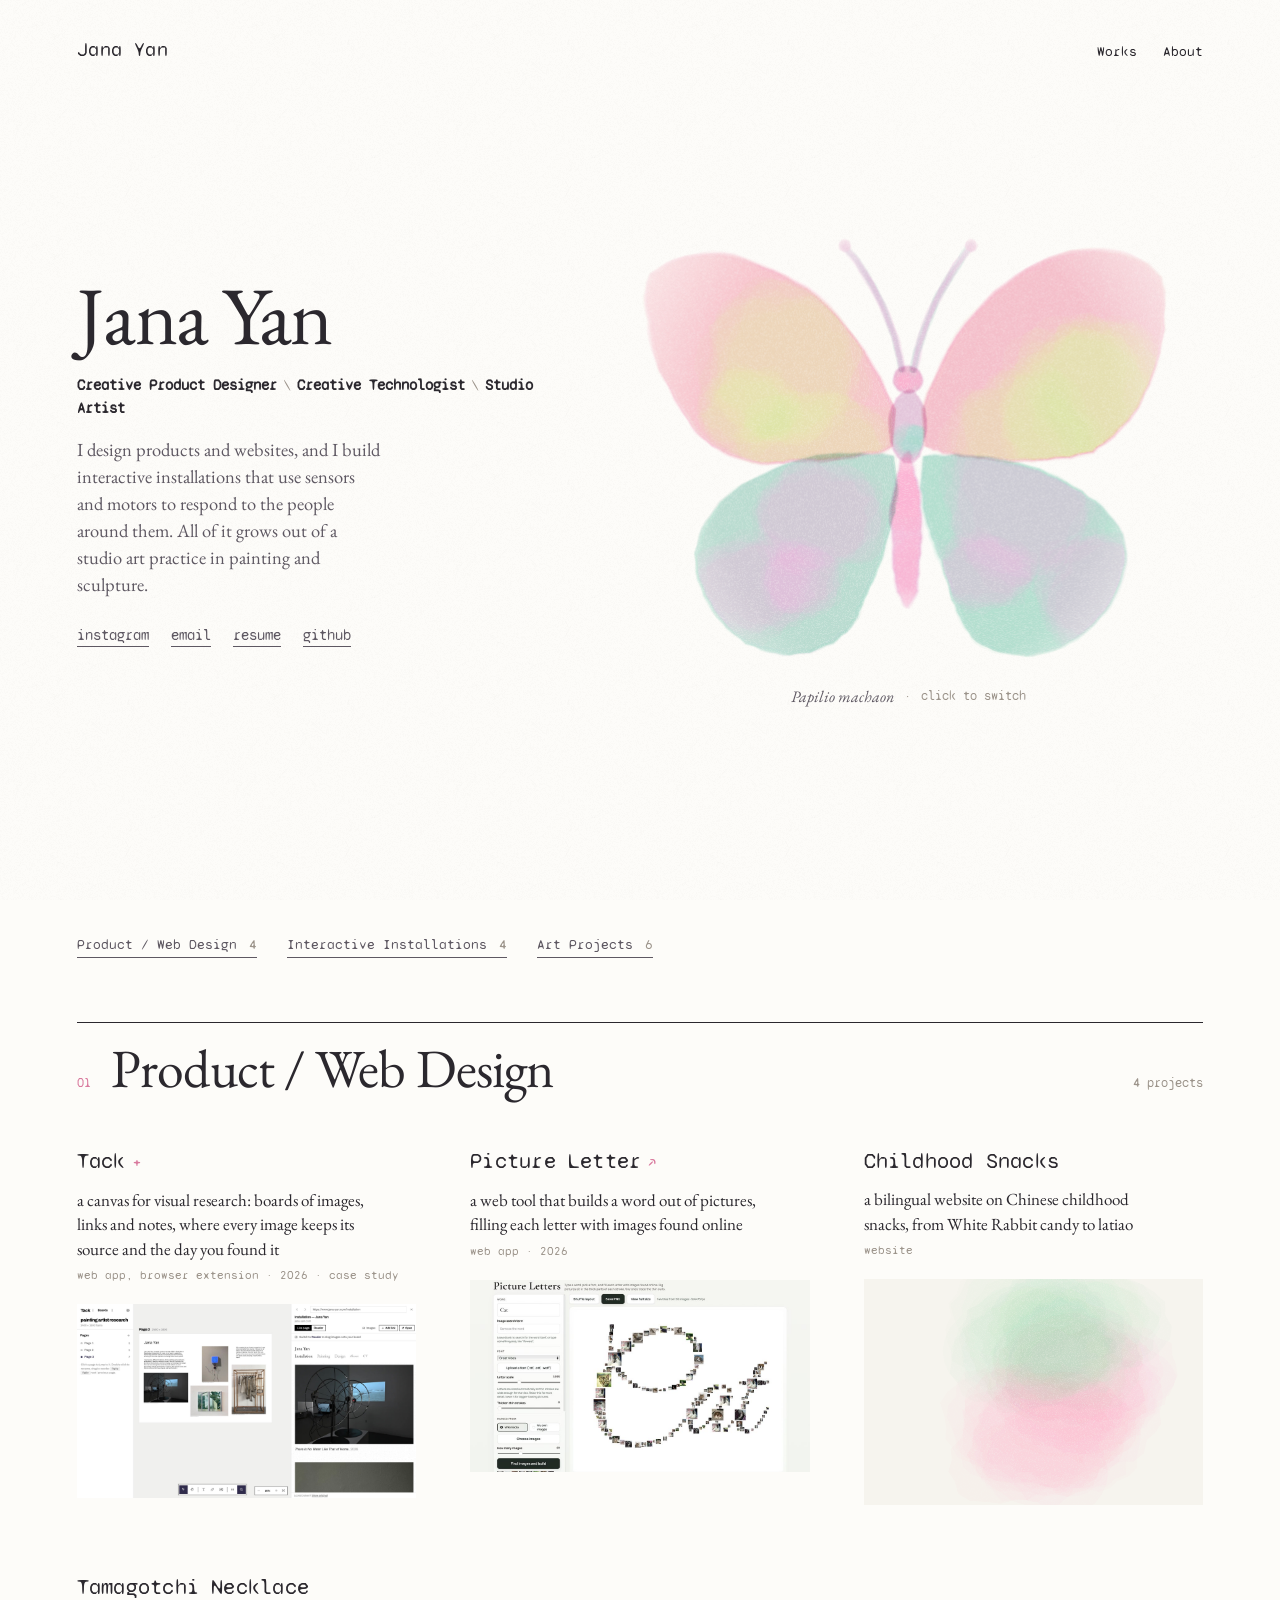
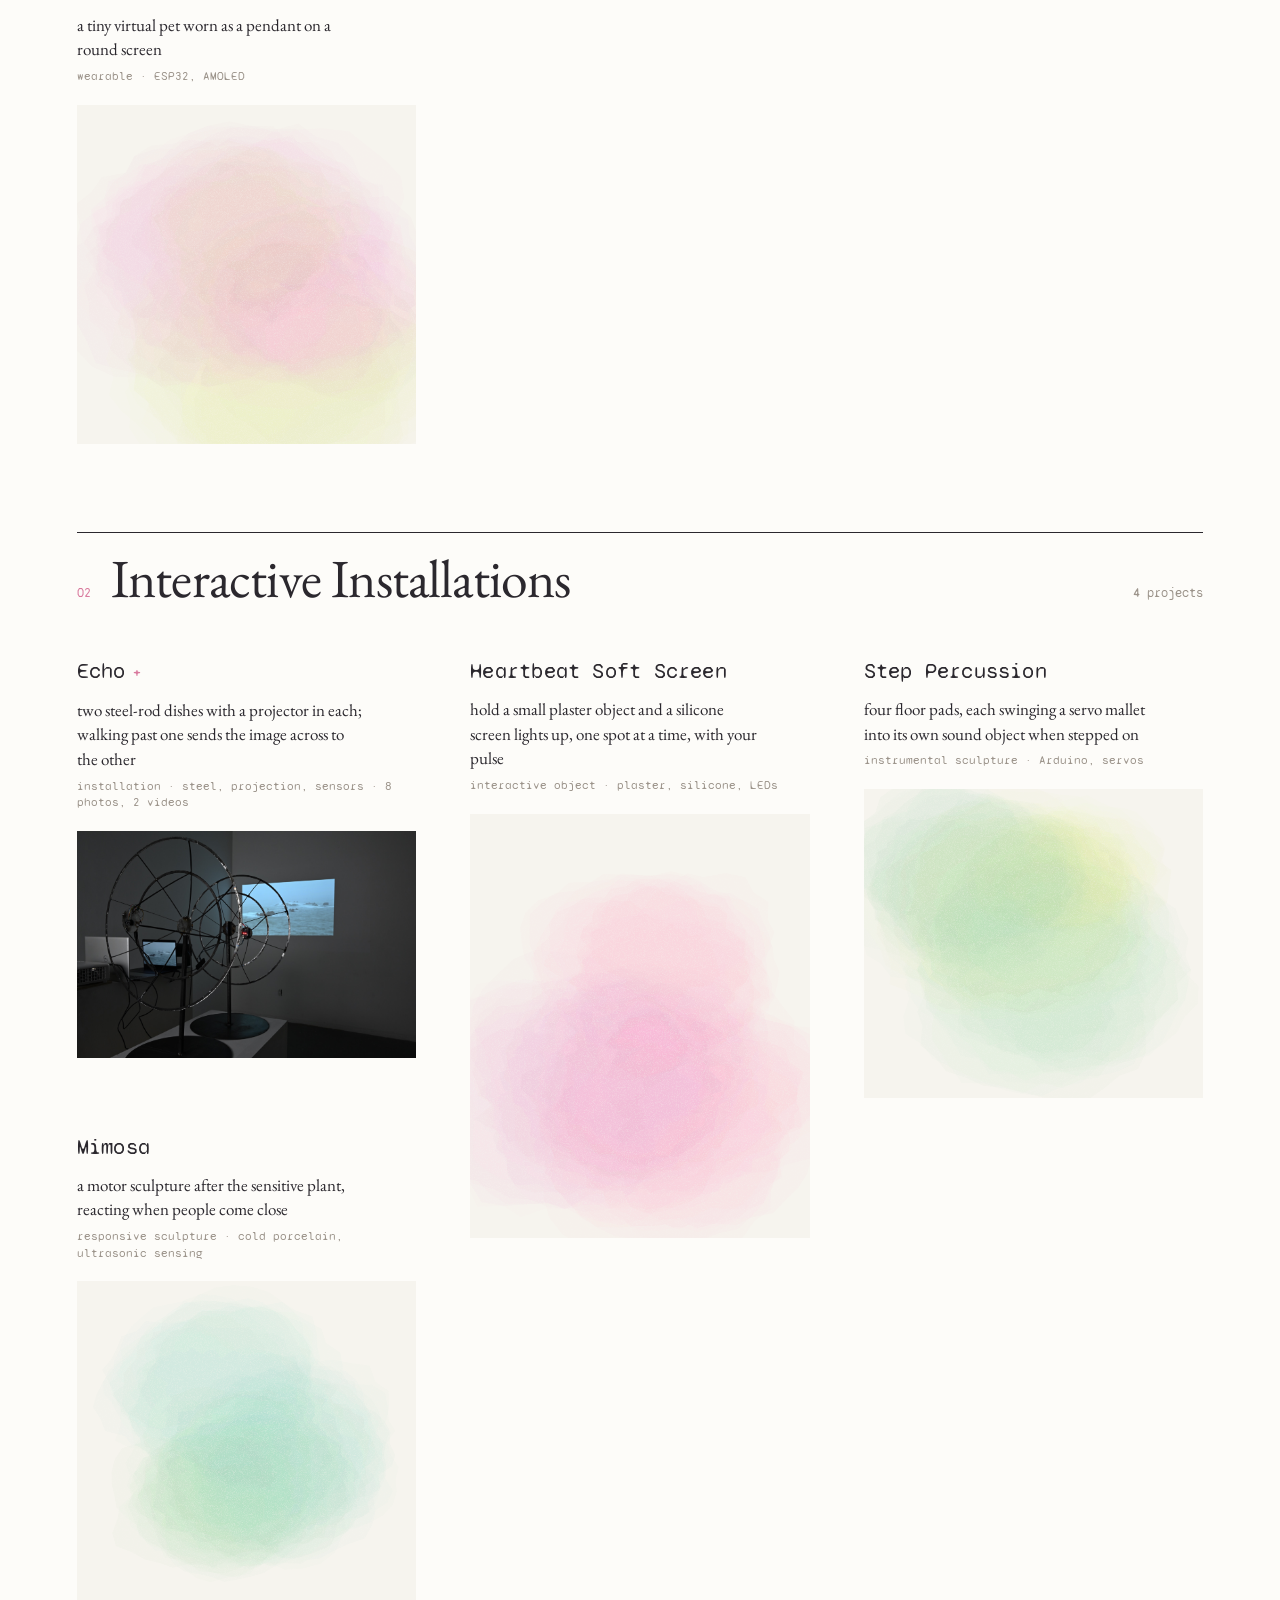
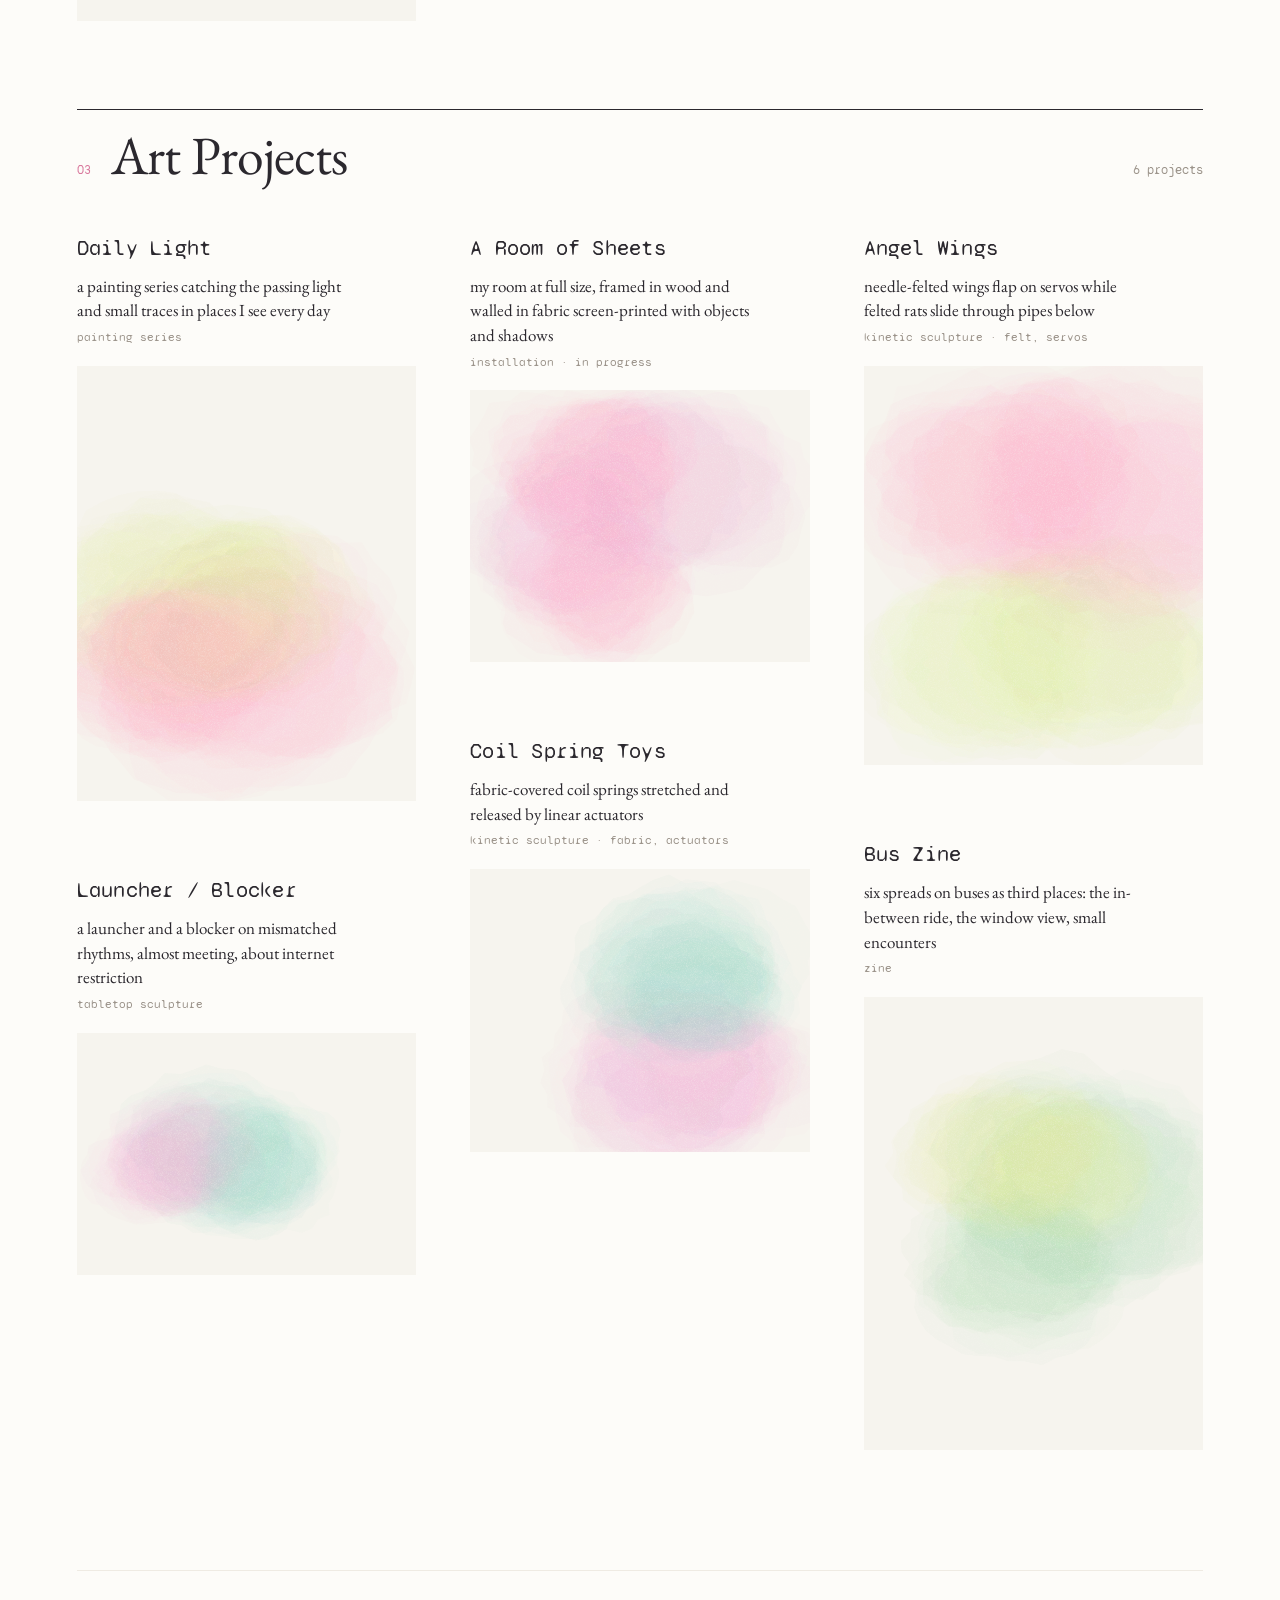
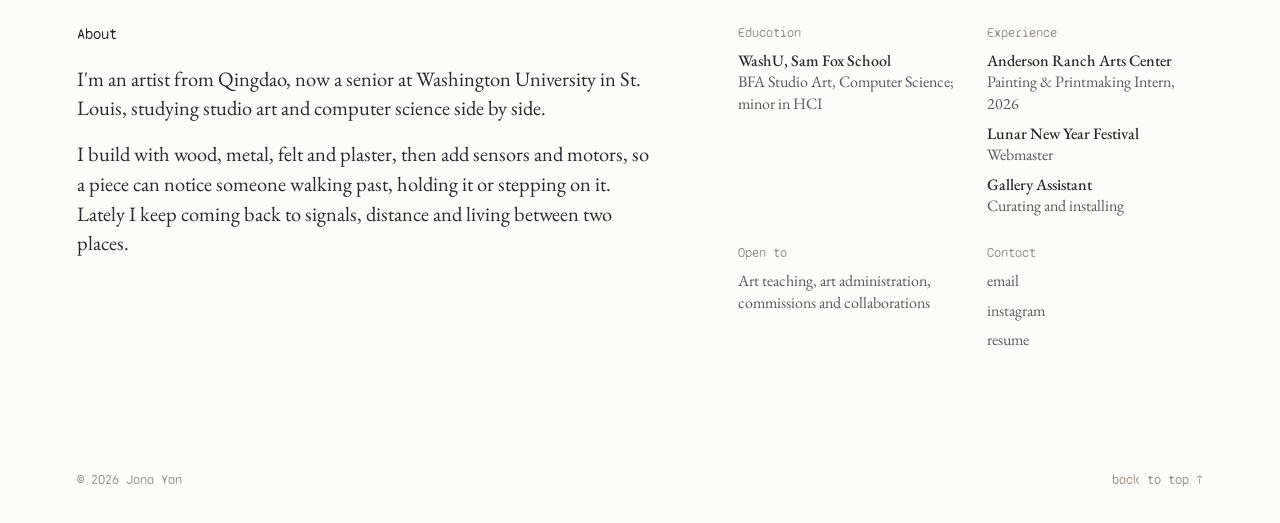
==== commit 49227745: "updates" ====
--- a/index.html
+++ b/index.html
@@ -470,10 +470,10 @@
       <div class="cs-main">
         <header class="cs-head" id="cs-overview">
           <h2>Tack</h2>
-          <p class="cs-sub">A canvas for visual research where every image remembers where it came from</p>
-          <p class="cs-sum">I designed and built Tack to replace a research process of 50+ open tabs, copied images and separately pasted links. You search the web from a panel beside your board, drop images, links and notes onto the canvas, and Tack keeps the source and date of every image automatically.</p>
+          <p class="cs-sub">A visual research canvas that keeps every image connected to its source</p>
+          <p class="cs-sum">Tack is a web app for visual research. Users search the web from a panel beside the board, collect images, links and notes on a canvas, and Tack records each image’s source and capture date automatically. I designed and built it after my own research process outgrew more than 50 open tabs and a separate list of links.</p>
           <dl class="cs-meta">
-            <div><dt>Role</dt><dd>Design and development, solo</dd></div>
+            <div><dt>Role</dt><dd>Product design and development (solo)</dd></div>
             <div><dt>Year</dt><dd>2026</dd></div>
             <!-- <div><dt>Timeline</dt><dd>8 weeks</dd></div> -->
             <div><dt>Tools</dt><dd>Figma, Next.js, Vercel, Claude API</dd></div>
@@ -486,19 +486,19 @@
         <div class="cs-rows">
           <section class="cs-row">
             <h3>Challenge</h3>
-            <div><p>When research is visual, an image and its source end up in two different places: the image on a board, the link in a browser tab. Only memory connects them, and closing one tab can break a citation for good.</p></div>
+            <div><p>Visual research splits every reference in two: the image goes onto a board, while its source stays in a browser tab. Nothing links the two, so a single closed tab can cost a citation.</p></div>
           </section>
           <section class="cs-row">
             <h3>Solution</h3>
             <div>
-              <p>A board where the source travels with the image. Search sits beside the canvas, and everything you add keeps where and when you found it.</p>
-              <p>Boards save in the browser from the first visit; signing in moves them to an account. A browser extension and an AI research assistant extend the same workflow.</p>
+              <p>A research board where the source travels with the image. Search sits beside the canvas, and every item records where and when it was found.</p>
+              <p>Boards save in the browser from the first visit, and signing in moves them to an account. A browser extension and an AI research assistant extend the same workflow beyond the app.</p>
             </div>
           </section>
           <section class="cs-row">
             <h3>Constraints</h3>
             <div>
-              <p>I built Tack alone, so two technical limits shaped the design as much as user needs did. <strong>AI cost:</strong> every call costs money, so AI is an optional layer on top of the core workflow, not the core itself. <strong>Storage:</strong> images take up space quickly, so boards save in the browser first and accounts are for people who need their boards to last.</p>
+              <p>As a solo project, Tack was shaped by technical limits as much as by user needs. <strong>AI cost:</strong> every request has a real cost, so AI is an optional layer rather than the foundation of the product. <strong>Storage:</strong> images are heavy, so boards are stored in the browser by default, and accounts serve users who need long-term storage.</p>
               <!-- If API cost also pushed you toward search over AI-first, say it here. -->
             </div>
           </section>
@@ -510,82 +510,82 @@
 
         <section class="cs-sec" id="cs-start">
           <h3>The starting point</h3>
-          <p>For an artist research assignment, I had to collect work by 10–20 artists who inspire me. By the end I had more than 50 tabs open, jumping between Instagram, portfolio sites and online journals. Collecting the images was easy. Keeping track of where each one came from was the tedious part.</p>
-          <p>My workflow used three tools, and each one failed in a different way:</p>
+          <p>The project began with an artist research assignment: collect work by 10–20 artists who influence my practice. By the end, I had more than 50 tabs open across Instagram, artist portfolios and online journals. Gathering images was straightforward. Tracking where each one came from was not.</p>
+          <p>My workflow spanned three tools, and each failed in a different way:</p>
           <table class="cs-table">
-            <thead><tr><th>Tool</th><th>How I used it</th><th>Where it broke</th></tr></thead>
+            <thead><tr><th>Tool</th><th>Role in my workflow</th><th>Where it failed</th></tr></thead>
             <tbody>
-              <tr><td>Figma</td><td data-label="Used for">Board for laying out images</td><td data-label="Broke">Copy each image from a tab, then copy its URL separately for the citation</td></tr>
-              <tr><td>Google Slides</td><td data-label="Used for">Presentation-style research deck</td><td data-label="Broke">Same double copy-paste; closing a tab by accident lost the link for good</td></tr>
-              <tr><td>Pinterest</td><td data-label="Used for">Saving references</td><td data-label="Broke">Only images already on Pinterest; if the uploader deletes a pin, the image is gone</td></tr>
+              <tr><td>Figma</td><td data-label="Role">Layout board</td><td data-label="Failed">Every image needed two copies: the image itself, then its URL for the citation</td></tr>
+              <tr><td>Google Slides</td><td data-label="Role">Research deck</td><td data-label="Failed">The same double copy-paste; closing a tab by mistake lost the source permanently</td></tr>
+              <tr><td>Pinterest</td><td data-label="Role">Reference library</td><td data-label="Failed">Limited to images already on Pinterest; if a pin is deleted, the image is lost</td></tr>
             </tbody>
           </table>
-          <p class="cs-quote">The real problem wasn’t layout. An image and its source were stored in two different places, and only my memory and my open tabs connected them.</p>
-          <p>Tack starts from the idea that the two should never be separated.</p>
+          <p class="cs-quote">The problem was never layout. Each image and its source lived in separate places, held together only by memory and open tabs.</p>
+          <p>Tack is built on a single principle: an image and its source should never be separated.</p>
         </section>
 
         <section class="cs-sec" id="cs-who">
           <h3>Who it’s for</h3>
-          <p>Tack started as a tool for myself, but the same problem shows up for anyone whose research is visual: art and design students, fashion, architecture, art history and marketing. Early conversations suggested the idea works beyond my own use:</p>
+          <p>Tack began as a personal tool, but the problem is shared by anyone whose research is visual, from art and design students to people working in fashion, architecture, art history and marketing. Informal conversations with peers suggested the concept extends well beyond my own use:</p>
           <table class="cs-table">
-            <thead><tr><th>Person</th><th>Field</th><th>What they’d use it for</th></tr></thead>
+            <thead><tr><th>Participant</th><th>Field</th><th>Intended use</th></tr></thead>
             <tbody>
-              <tr><td>Friend A</td><td data-label="Field">Fashion</td><td data-label="Use">Building mood boards</td></tr>
-              <tr><td>Friend B</td><td data-label="Field">Design</td><td data-label="Use">Collecting type and image inspiration</td></tr>
-              <tr><td>Friend C</td><td data-label="Field">Outside creative fields</td><td data-label="Use">Saving images for fun, like animation characters he likes</td></tr>
+              <tr><td>Participant 1</td><td data-label="Field">Fashion</td><td data-label="Use">Building mood boards</td></tr>
+              <tr><td>Participant 2</td><td data-label="Field">Design</td><td data-label="Use">Collecting typography and image references</td></tr>
+              <tr><td>Participant 3</td><td data-label="Field">Non-creative field</td><td data-label="Use">Personal collections, such as favorite animated characters</td></tr>
             </tbody>
           </table>
-          <p>The third response stood out: someone outside creative fields saw a use for it right away, which pointed to a broader audience than I had planned for.</p>
+          <p>The third response was the most telling. Someone with no creative background saw an immediate use for Tack, pointing to a wider audience than I had originally planned for.</p>
           <!-- Stronger with: one observed session of someone using the live site. -->
         </section>
 
         <section class="cs-sec" id="cs-decisions">
           <h3>Key decisions</h3>
-          <p>Four decisions shaped Tack. Each time I chose against the obvious default, which was usually “do what Figma does” or “let the AI do it.”</p>
+          <p>Four decisions defined the product. In each, I deliberately moved away from the obvious default, which was usually “do what Figma does” or “let the AI handle it.”</p>
           <ol class="cs-decisions">
             <li>
               <h4><span class="cs-no">01</span>Pages instead of layers</h4>
               <dl class="cs-dec">
-                <div><dt>Default</dt><dd>A Figma-style layers panel on the left.</dd></div>
-                <div><dt>Chose</dt><dd>Pages, with several visible on the same screen.</dd></div>
-                <div><dt>Why</dt><dd>Creatives find inspiration by spotting connections between different subjects. Layers organise one board; pages let you compare several research threads side by side.</dd></div>
+                <div><dt>Default</dt><dd>A Figma-style layers panel.</dd></div>
+                <div><dt>Decision</dt><dd>Pages, with several visible on one screen.</dd></div>
+                <div><dt>Rationale</dt><dd>Creative insight often comes from connecting unrelated subjects. Layers organize a single board; pages let users compare several research threads side by side.</dd></div>
               </dl>
               <div class="cs-panel" data-tabs>
-                <figure data-tab="v1 · Layers"><img src="tack/v1-layers.jpg" width="2000" height="1083" loading="lazy" alt="Early Tack: a layers panel on the left listing a single frame, an empty white board in the middle"><figcaption>The first version borrowed Figma’s layers panel: one frame, one board.</figcaption></figure>
-                <figure data-tab="Pages, one at a time"><img src="tack/v3-pages-list.jpg" width="2000" height="1089" loading="lazy" alt="Later version: a pages list on the left with Page 1 and Page 2, only one page shown on the canvas"><figcaption>Pages replaced layers, but you could only see one page at a time.</figcaption></figure>
-                <figure data-tab="Now · side by side"><img src="tack/tack.jpg" width="2000" height="1140" loading="lazy" alt="Current Tack: several pages of collected images visible on the same canvas"><figcaption>Now several pages sit on the same canvas, so research threads can be compared directly.</figcaption></figure>
+                <figure data-tab="v1 · Layers"><img src="tack/v1-layers.jpg" width="2000" height="1083" loading="lazy" alt="Early Tack: a layers panel on the left listing a single frame, an empty white board in the middle"><figcaption>The first version adopted Figma’s layers panel: one frame, one board.</figcaption></figure>
+                <figure data-tab="Pages, one at a time"><img src="tack/v3-pages-list.jpg" width="2000" height="1089" loading="lazy" alt="Later version: a pages list on the left with Page 1 and Page 2, only one page shown on the canvas"><figcaption>Pages replaced layers, but only one could be viewed at a time.</figcaption></figure>
+                <figure data-tab="Now · side by side"><img src="tack/tack.jpg" width="2000" height="1140" loading="lazy" alt="Current Tack: several pages of collected images visible on the same canvas"><figcaption>The current version places multiple pages on a single canvas for direct comparison.</figcaption></figure>
               </div>
             </li>
             <li>
-              <h4><span class="cs-no">02</span>Google-style search instead of an AI chat</h4>
+              <h4><span class="cs-no">02</span>Search-first, not AI-first</h4>
               <dl class="cs-dec">
-                <div><dt>Default</dt><dd>Ask an AI assistant and let it return results.</dd></div>
-                <div><dt>Chose</dt><dd>A familiar search panel beside the board. Links open in a preview next to the canvas, or in the browser.</dd></div>
-                <div><dt>Why</dt><dd>Search is more hands-on: you decide which sites to visit and where your images come from. For research that has to be cited, that control matters more than speed. The AI assistant supports search; it doesn’t replace it.</dd></div>
+                <div><dt>Default</dt><dd>An AI assistant that returns results on request.</dd></div>
+                <div><dt>Decision</dt><dd>A familiar, Google-style search panel beside the board, with links opening in an adjacent preview or in the browser.</dd></div>
+                <div><dt>Rationale</dt><dd>Search keeps users in control of which sources they visit and where their images come from. For research that must be cited, that control outweighs speed. AI supports the search rather than replacing it.</dd></div>
               </dl>
               <div class="cs-panel" data-tabs>
-                <figure data-tab="Before"><img src="tack/v1-ai-research.jpg" width="2000" height="1090" loading="lazy" alt="Early version: an AI Research panel where a typed prompt returns a list of artists to keep or skip, each turned into a generated card"><figcaption>Before: you typed a prompt and the AI returned a list of artists to keep or skip.</figcaption></figure>
-                <figure data-tab="After"><img src="tack/v3-pages-list.jpg" width="2000" height="1089" loading="lazy" alt="Search panel with Web, Images and AI research tabs and the hint: search like you would on Google"><figcaption>After: web search comes first, with images and AI research as separate tabs.</figcaption></figure>
+                <figure data-tab="Before"><img src="tack/v1-ai-research.jpg" width="2000" height="1090" loading="lazy" alt="Early version: an AI Research panel where a typed prompt returns a list of artists to keep or skip, each turned into a generated card"><figcaption>Before: the user entered a prompt, and the AI returned a list of artists to keep or skip.</figcaption></figure>
+                <figure data-tab="After"><img src="tack/v3-pages-list.jpg" width="2000" height="1089" loading="lazy" alt="Search panel with Web, Images and AI research tabs and the hint: search like you would on Google"><figcaption>After: web search leads, with image search and AI research as secondary tabs.</figcaption></figure>
               </div>
             </li>
             <li>
               <h4><span class="cs-no">03</span>A sketchbook, not a design tool</h4>
               <dl class="cs-dec">
-                <div><dt>Before</dt><dd>A dark-mode interface that looked like Figma.</dd></div>
-                <div><dt>Chose</dt><dd>A light white-and-beige “sketchbook” style with more varied icons.</dd></div>
-                <div><dt>Why</dt><dd>Artists research in sketchbooks, not in design software. A physical-tool feel makes Tack a place to think and collect, not a place to produce final work.</dd></div>
+                <div><dt>Default</dt><dd>A dark, Figma-like interface.</dd></div>
+                <div><dt>Decision</dt><dd>A light, white-and-beige sketchbook aesthetic with more expressive icons.</dd></div>
+                <div><dt>Rationale</dt><dd>Artists research in sketchbooks, not production software. A tactile, physical-tool feel positions Tack as a space for thinking and collecting rather than for producing final work.</dd></div>
               </dl>
               <div class="cs-panel" data-tabs>
-                <figure data-tab="Before"><img src="tack/v2-board-dark.jpg" width="2000" height="1082" loading="lazy" alt="Dark-mode version of the board with a dark canvas, pages list and search panel"><figcaption>Before: dark and close to Figma, which read as a place to produce final work.</figcaption></figure>
-                <figure data-tab="After"><img src="tack/tack.jpg" width="2000" height="1140" loading="lazy" alt="Current light, sketchbook-style Tack board"><figcaption>After: a light, sketchbook feel that reads as a place to collect and think.</figcaption></figure>
+                <figure data-tab="Before"><img src="tack/v2-board-dark.jpg" width="2000" height="1082" loading="lazy" alt="Dark-mode version of the board with a dark canvas, pages list and search panel"><figcaption>Before: a dark interface that read as a production tool.</figcaption></figure>
+                <figure data-tab="After"><img src="tack/tack.jpg" width="2000" height="1140" loading="lazy" alt="Current light, sketchbook-style Tack board"><figcaption>After: a lighter sketchbook aesthetic suited to collecting and reflection.</figcaption></figure>
               </div>
             </li>
             <li>
-              <h4><span class="cs-no">04</span>Save in the browser first, account optional</h4>
+              <h4><span class="cs-no">04</span>Local-first, account optional</h4>
               <dl class="cs-dec">
-                <div><dt>Default</dt><dd>Require sign-up before you can make a board.</dd></div>
-                <div><dt>Chose</dt><dd>Boards save in the browser right away; signing in moves them to an account.</dd></div>
-                <div><dt>Why</dt><dd>Someone doing a one-time project can start with no setup. People who come back have a reason to sign in.</dd></div>
+                <div><dt>Default</dt><dd>Sign-up required before creating a board.</dd></div>
+                <div><dt>Decision</dt><dd>Boards save in the browser immediately; signing in moves them to an account.</dd></div>
+                <div><dt>Rationale</dt><dd>Removing setup lets someone with a one-off project start right away, while returning users have a clear reason to create an account.</dd></div>
               </dl>
               <!-- Add a screenshot of the sign-in / "move boards to account" moment:
               <figure class="cs-panel"><img src="tack/signin.jpg" width="2000" height="1100" loading="lazy" alt="…"><figcaption>…</figcaption></figure> -->
@@ -595,16 +595,16 @@
 
         <section class="cs-sec" id="cs-source">
           <h3>Deep dive: source tracking</h3>
-          <p>Every image on a Tack board keeps its source and the date it was found. It’s the feature that answers “why not just use Pinterest or Figma?”</p>
+          <p>Every image on a Tack board retains its source and capture date. This is the feature that sets Tack apart from Pinterest or Figma.</p>
 
           <h4>Problem</h4>
-          <p>In my old workflow, each image needed two copy-pastes: the image, then its URL. The link lived only in an open tab, so closing that tab could break the citation for good. On Pinterest, the image itself could disappear if the uploader deleted it.</p>
-
-          <h4>Where sources are hard to keep</h4>
+          <p>In my previous workflow, every image required two copy-pastes: one for the image and one for its URL. The link existed only in an open tab, so closing it could break a citation permanently. On Pinterest, the image itself could disappear if the uploader removed it.</p>
+
+          <h4>Edge cases</h4>
           <ul class="cs-bullets">
-            <li><strong>Image links that expire.</strong> Instagram and Facebook image links stop working after a few days, so for those sites the Tack Clipper extension saves a copy of the picture itself, not just the link.</li>
-            <li><strong>Pages where right-click fails.</strong> On Instagram, right-click doesn’t reach the picture. A Pick images mode lets you choose pictures straight from the page.</li>
-            <li><strong>Saving with no board open.</strong> Clipped items wait in a queue, and the extension icon shows how many, until a board is opened.</li>
+            <li><strong>Expiring image links.</strong> Instagram and Facebook image URLs expire after a few days, so for these sites the Tack Clipper extension stores a copy of the image rather than the link alone.</li>
+            <li><strong>Blocked right-click.</strong> Instagram prevents right-clicking on images, so a Pick Images mode lets users select images directly from the page.</li>
+            <li><strong>No open board.</strong> Clipped items are held in a queue, with a count shown on the extension icon, until a board is opened.</li>
           </ul>
           <!-- Still to answer:
                - What is recorded when an image has no clear source (e.g. a pasted screenshot)?
@@ -627,10 +627,10 @@
 
         <section class="cs-sec" id="cs-process">
           <h3>Process</h3>
-          <p>Tack began as <em>Research Board</em>, a tool that opened on a frame-size picker and was built around searching with AI. Over the versions, the name, the colour scheme and the centre of the product all changed, from an AI that finds things for you to a board where you do the finding and Tack keeps track.</p>
+          <p>Tack began as <em>Research Board</em>, a tool that opened on a frame-size picker and centered on AI-driven search. Across successive versions, the name, the visual language and the core of the product all shifted: from an AI that finds material for the user to a board where the user leads the research and Tack keeps the record.</p>
           <div class="cs-panel" data-tabs>
-            <figure data-tab="v1 · Research Board"><img src="tack/v1-launch.jpg" width="2000" height="1083" loading="lazy" alt="First version, called Research Board: a start page with frame sizes to pick from and the line search with AI, keep what matters"><figcaption>v1: Research Board. “Search with AI, keep what matters, and lay it out on a canvas.”</figcaption></figure>
-            <figure data-tab="v2 · Dark"><img src="tack/v2-launch-dark.jpg" width="2000" height="1078" loading="lazy" alt="Dark version of the Research Board start page"><figcaption>v2: the same start page in the dark, Figma-like style.</figcaption></figure>
+            <figure data-tab="v1 · Research Board"><img src="tack/v1-launch.jpg" width="2000" height="1083" loading="lazy" alt="First version, called Research Board: a start page with frame sizes to pick from and the line search with AI, keep what matters"><figcaption>v1: Research Board, positioned around AI search (“Search with AI, keep what matters, and lay it out on a canvas”).</figcaption></figure>
+            <figure data-tab="v2 · Dark"><img src="tack/v2-launch-dark.jpg" width="2000" height="1078" loading="lazy" alt="Dark version of the Research Board start page"><figcaption>v2: the same start page in the dark, Figma-like interface.</figcaption></figure>
           </div>
           <!-- Workflow diagram, sketches or wireframes go here:
           <figure class="cs-panel"><img src="tack/workflow.jpg" width="2000" height="1200" loading="lazy" alt="…"><figcaption>…</figcaption></figure>
@@ -639,12 +639,12 @@
 
         <section class="cs-sec" id="cs-outcome">
           <h3>Outcome and next steps</h3>
-          <p>Tack is live at <a class="u" href="https://tack-eta.vercel.app" target="_blank" rel="noopener">tack-eta.vercel.app</a>, with boards, folders, web search, source tracking, an AI assistant and a browser extension.</p>
+          <p>Tack is live at <a class="u" href="https://tack-eta.vercel.app" target="_blank" rel="noopener">tack-eta.vercel.app</a>, with boards, folders, web search, automatic source tracking, an AI research assistant and a browser extension.</p>
           <!-- Add one piece of evidence: time to collect and cite 10 images (old workflow vs Tack),
                a short test with 3–5 classmates, or one quote from someone who used it. -->
           <h4>Next</h4>
           <ul class="cs-bullets">
-            <li>A free tier plus a paid plan with an account.</li>
+            <li>Introduce a free tier alongside a paid plan with account features.</li>
             <!-- <li>What you'd change based on feedback so far.</li> -->
           </ul>
         </section>
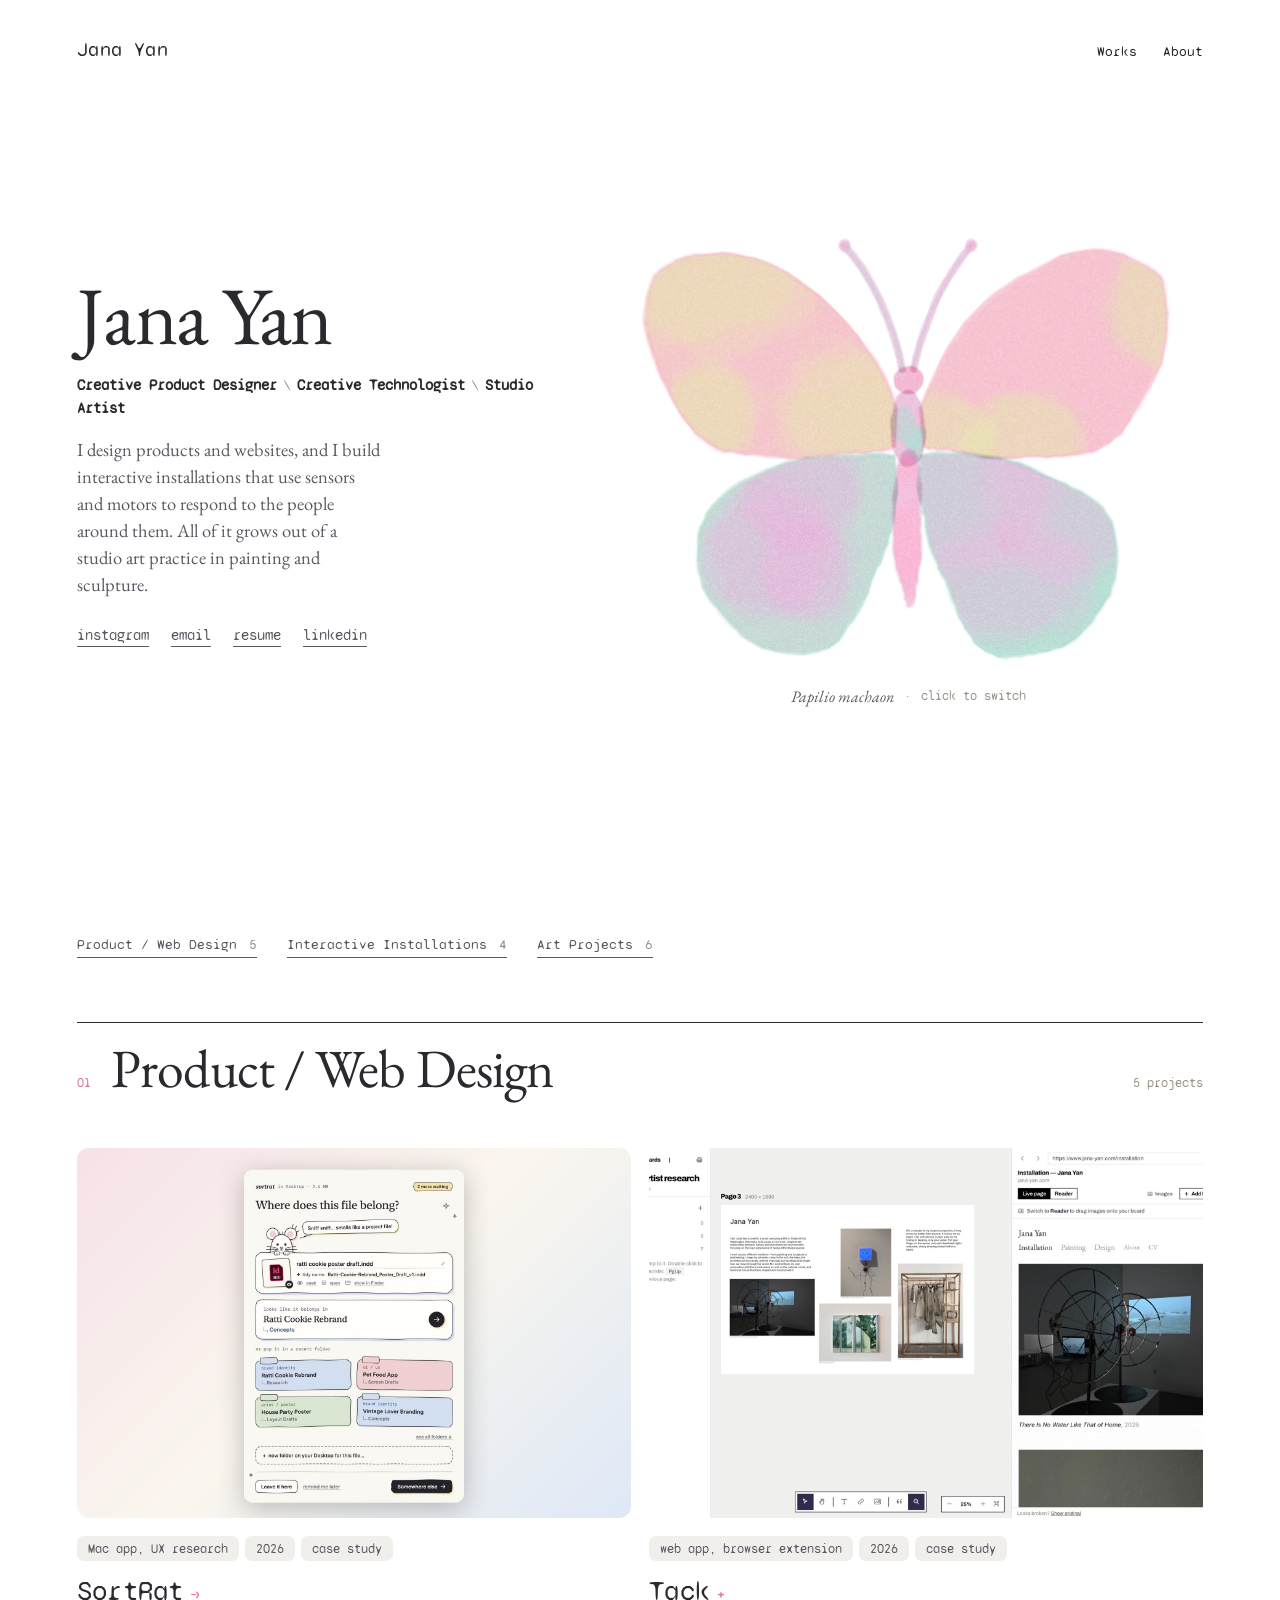
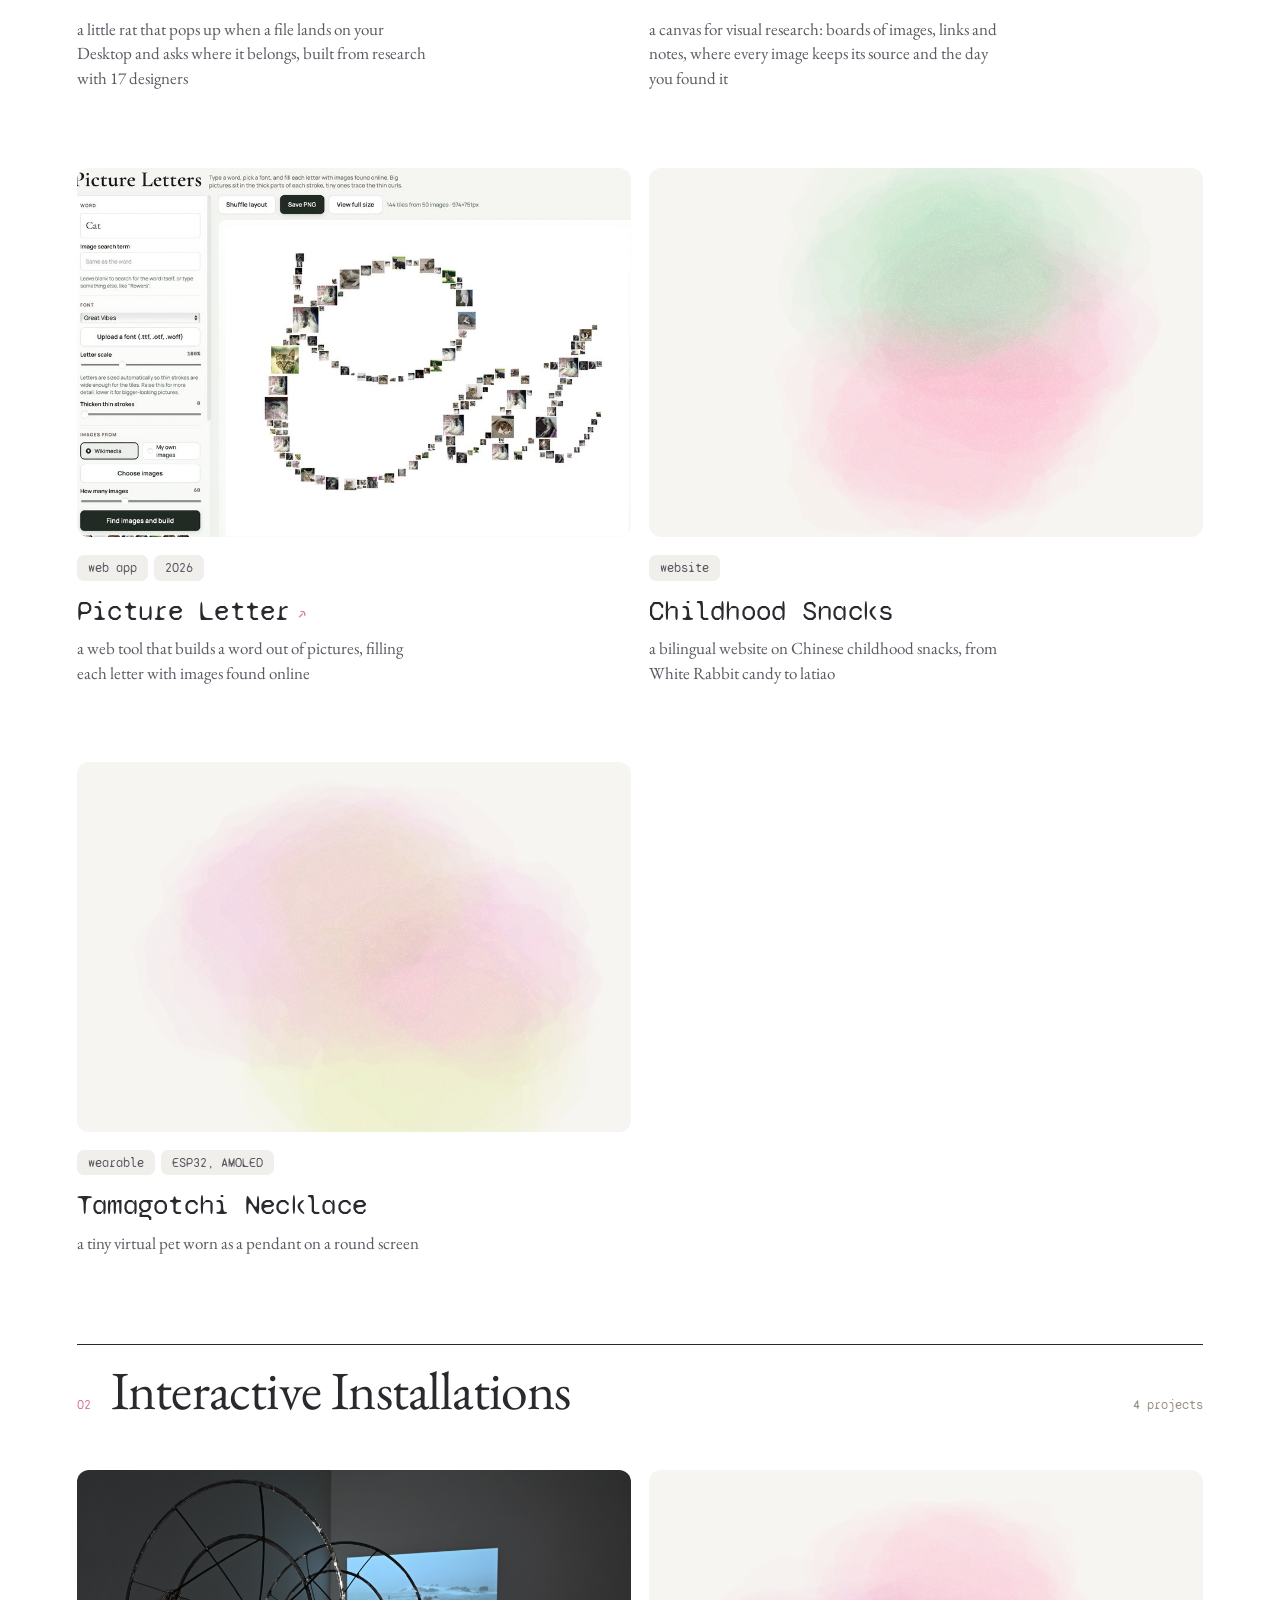
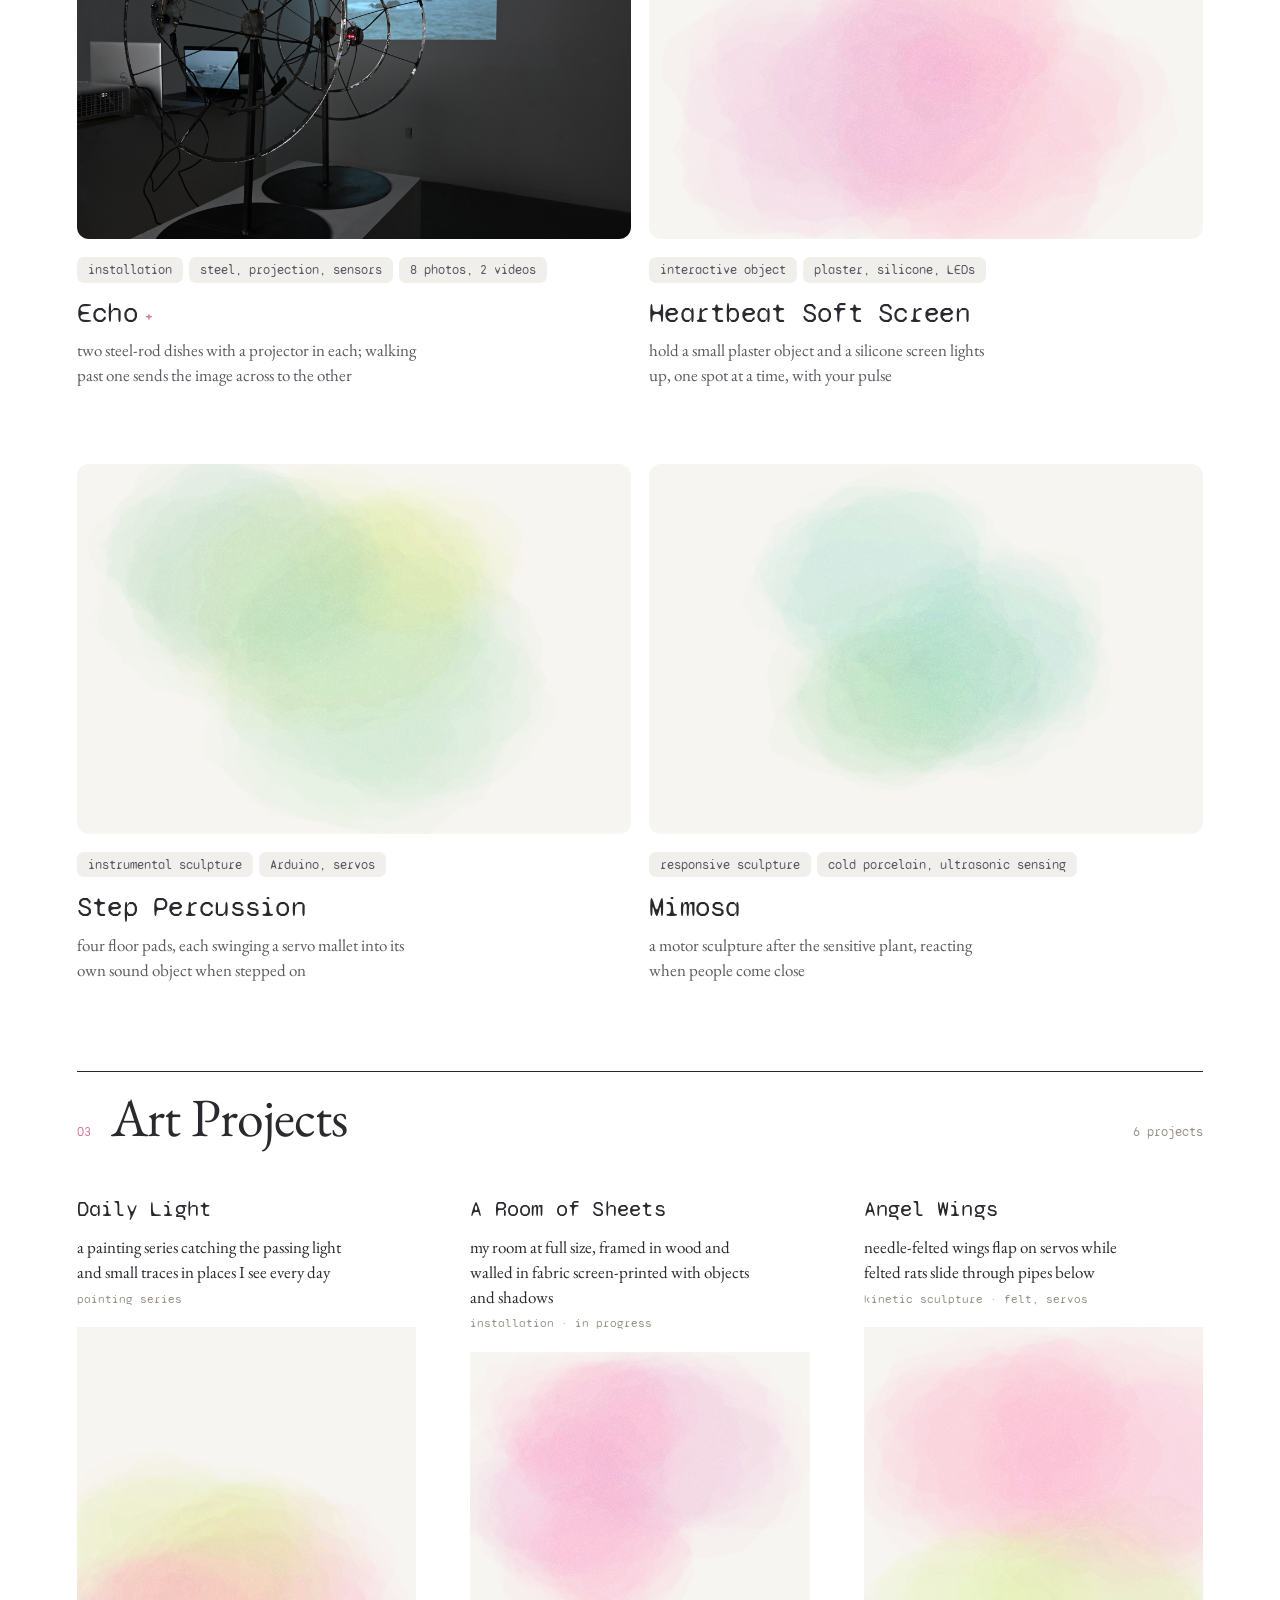
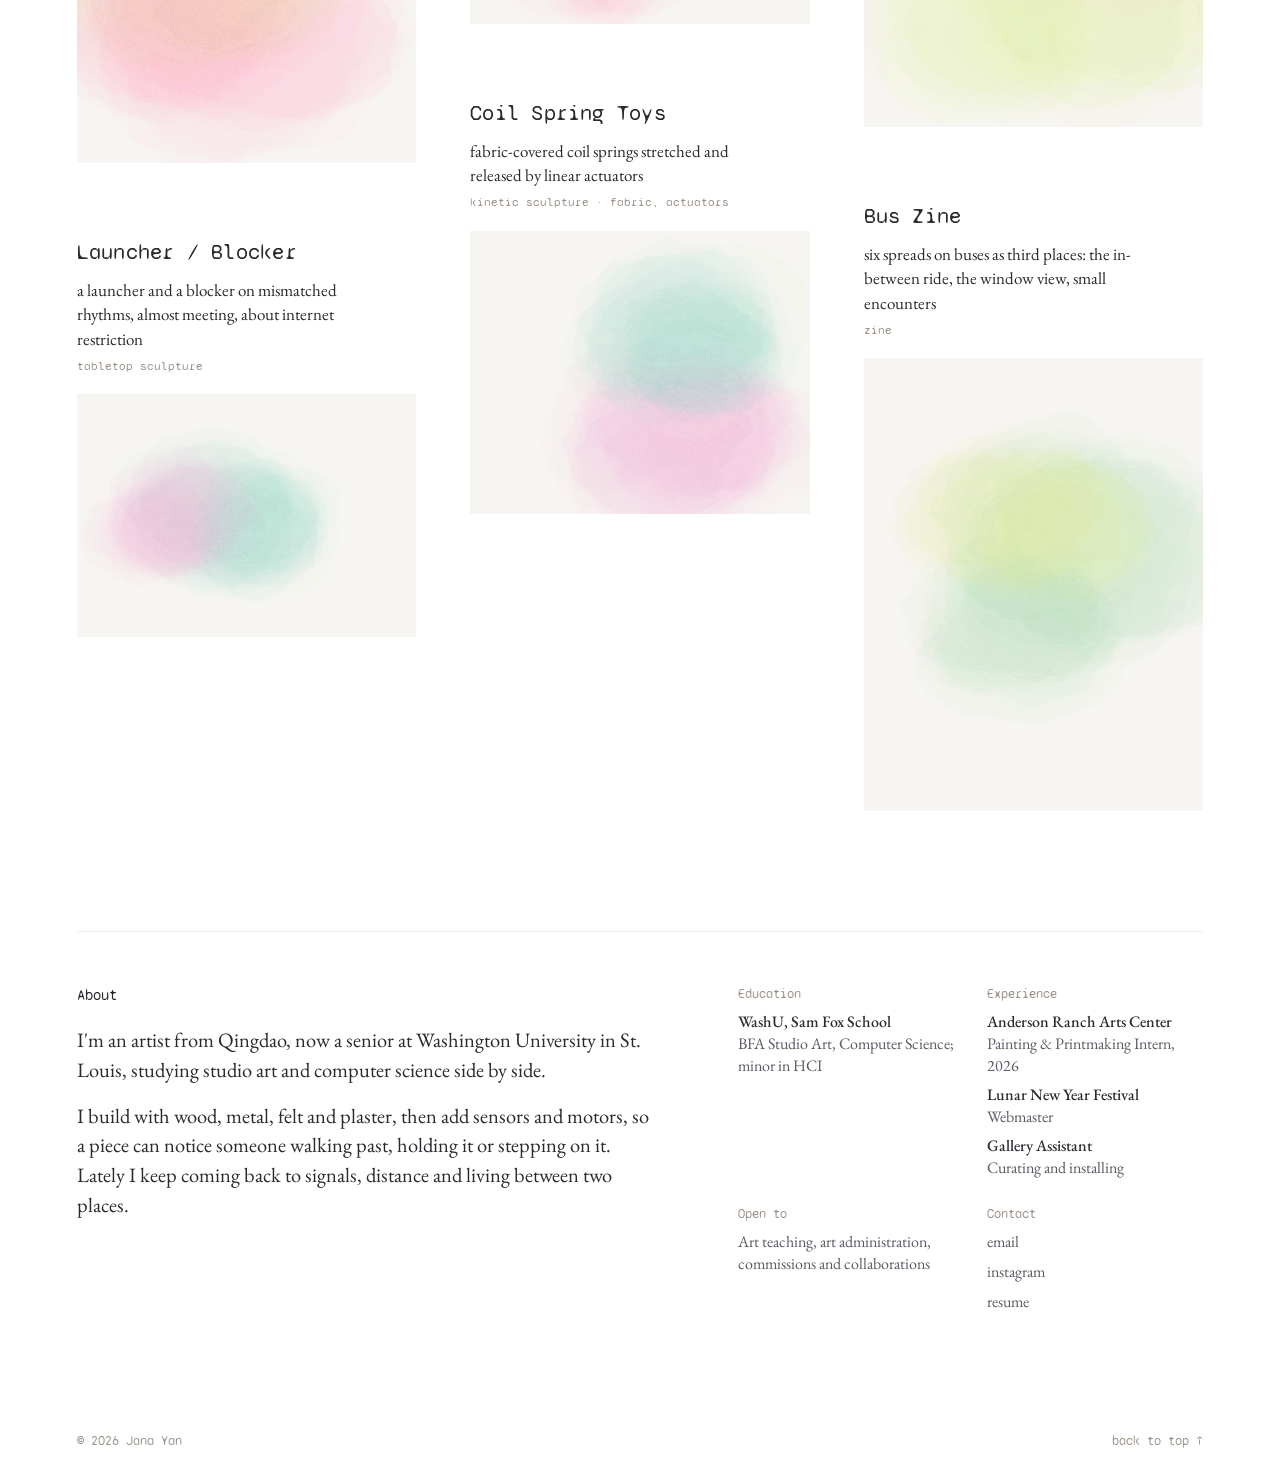
==== commit 905888b5: "Add SortRat case study and large two-column project cards - New sortrat/ case study page (research, " ====
--- a/index.html
+++ b/index.html
@@ -17,7 +17,7 @@
    Single light look on purpose: watercolor and white pencil only read on paper. */
 :root {
   color-scheme: light;
-  --paper: #FDFCF9;
+  --paper: #FFFFFF;
   --ink: #2B282E;
   --soft: #5E5862;
   --muted: #9C948B;
@@ -35,7 +35,6 @@
 html { scroll-behavior: smooth; }
 @media (prefers-reduced-motion: reduce) { html { scroll-behavior: auto; } }
 body { background: var(--paper); color: var(--ink); font-family: var(--serif); font-size: 17px; line-height: 1.5; }
-.paper { position: fixed; inset: 0; pointer-events: none; z-index: 0; opacity: .45; }
 header, main, footer { position: relative; z-index: 1; }
 .wrap {
   margin: 0 auto; max-width: 1400px;
@@ -99,6 +98,19 @@
 .card a.link figure { transition: opacity .2s; }
 .card a.link:hover figure { opacity: .9; }
 
+/* featured grid (Product / Web Design, Interactive Installations): two big image-first cards per row.
+   Card order in the markup: figure, tag, h3, p. Tags are split on "·" into pills by the script. */
+.grid--feature { display: grid; grid-template-columns: repeat(2, minmax(0, 1fr)); gap: clamp(56px, 6vw, 88px) clamp(12px, 1.4vw, 20px); }
+.grid--feature .card figure { margin: 0; aspect-ratio: 3 / 2; border-radius: 12px; }
+.grid--feature .card figure img, .grid--feature .card figure canvas { width: 100%; height: 100%; object-fit: cover; transition: transform .5s ease; }
+.grid--feature .card a.link:hover figure img { transform: scale(1.02); }
+.grid--feature .card .tag { display: flex; flex-wrap: wrap; gap: 6px; margin: 18px 0 14px; }
+.grid--feature .card .tag span { padding: 7px 11px 6px; border-radius: 7px; background: #F1EFEC; color: var(--soft); font: 400 12.5px/1 var(--mono); }
+.grid--feature .card h3 { font-size: clamp(24px, 2.2vw, 32px); }
+.grid--feature .card p { margin-top: 8px; max-width: 44ch; color: var(--soft); }
+@media (max-width: 640px) { .grid--feature { grid-template-columns: minmax(0, 1fr); } }
+@media (prefers-reduced-motion: reduce) { .grid--feature .card figure img { transition: none; } }
+
 /* about */
 .about { padding-block: 80px 96px; }
 .about-grid { display: grid; grid-template-columns: minmax(0, 1.25fr) minmax(0, 1fr); gap: 40px 80px; border-top: 1px solid var(--rule); padding-top: 56px; }
@@ -246,7 +258,6 @@
 </style>
 </head>
 <body>
-<div class="paper" id="paper" aria-hidden="true"></div>
 
 <header class="top" id="top">
   <div class="wrap">
@@ -261,9 +272,8 @@
       <h1>Jana Yan</h1>
       <p class="disc"><strong>Creative Product Designer</strong><span>\</span><strong>Creative Technologist</strong><span>\</span><strong>Studio Artist</strong></p>
       <p class="lede">I design products and websites, and I build interactive installations that use sensors and motors to respond to the people around them. All of it grows out of a studio art practice in painting and sculpture.</p>
-      <!-- Replace each href="#" with your real link -->
       <nav class="links" aria-label="Elsewhere">
-        <a href="#">instagram</a><a href="#">email</a><a href="#">resume</a><a href="#">github</a>
+        <a href="https://www.instagram.com/madebyjanayan/" target="_blank" rel="noopener">instagram</a><a href="mailto:yanjana002@gmail.com">email</a><a href="resume/Jana_Yan_Resume.pdf" target="_blank" rel="noopener">resume</a><a href="https://www.linkedin.com/in/jana-yan-67105928a/" target="_blank" rel="noopener">linkedin</a>
       </nav>
     </div>
     <div class="specimen">
@@ -285,79 +295,89 @@
       To add a project: copy one <article class="card"> into the category it belongs to and edit it.
       To move a project: cut its <article> and paste it into another category's <div class="grid">.
       (Update the counts in the jump nav and the category header when you add or move one.)
+      Categories 01 and 02 use <div class="grid grid--feature">: big two-column cards, written figure, tag, h3, p.
       Image: put <img src="your-photo.jpg" alt="..."> inside <figure> in place of data-wash.
       Until then, data-wash paints a watercolor placeholder (colors: pink green yellow blue lilac; ar = width/height).
     -->
     <nav class="jump" aria-label="Project categories">
-      <a href="#design">Product / Web Design <span>4</span></a>
+      <a href="#design">Product / Web Design <span>5</span></a>
       <a href="#installations">Interactive Installations <span>4</span></a>
       <a href="#art">Art Projects <span>6</span></a>
     </nav>
 
     <section class="cat" id="design" aria-labelledby="design-h">
-      <header class="cat-head"><span class="cat-no">01</span><h2 id="design-h">Product / Web Design</h2><span class="cat-count">4 projects</span></header>
-      <div class="grid">
+      <header class="cat-head"><span class="cat-no">01</span><h2 id="design-h">Product / Web Design</h2><span class="cat-count">5 projects</span></header>
+      <div class="grid grid--feature">
+      <article class="card">
+        <!-- Case study page: sortrat/index.html -->
+        <a class="link" href="sortrat/">
+          <figure><img src="sortrat/cover.jpg" width="1800" height="1200" loading="lazy" alt="SortRat's Where does this file belong? prompt, with a line-drawn rat peeking over a file card, on a soft pastel background"></figure>
+          <span class="tag">Mac app, UX research · 2026 · case study</span>
+          <h3>SortRat</h3><span class="arrow">→</span>
+          <p>a little rat that pops up when a file lands on your Desktop and asks where it belongs, built from research with 17 designers</p>
+        </a>
+      </article>
       <article class="card">
         <!-- Opens the case study <dialog id="g-tack"> below. -->
         <a class="link" href="#g-tack" data-gallery="g-tack" aria-haspopup="dialog">
+          <figure><img src="tack/tack.jpg" width="2000" height="1140" loading="lazy" alt="Tack board titled painting artist research: a page of collected images and notes on the left, a live web page open beside it on the right"></figure>
+          <span class="tag">web app, browser extension · 2026 · case study</span>
           <h3>Tack</h3><span class="arrow">+</span>
           <p>a canvas for visual research: boards of images, links and notes, where every image keeps its source and the day you found it</p>
-          <span class="tag">web app, browser extension · 2026 · case study</span>
-          <figure><img src="tack/tack.jpg" width="2000" height="1140" loading="lazy" alt="Tack board titled painting artist research: a page of collected images and notes on the left, a live web page open beside it on the right"></figure>
         </a>
       </article>
       <article class="card">
         <a class="link" href="https://pictureletter.vercel.app" target="_blank" rel="noopener">
+          <figure><img src="[data-uri]" alt="Picture Letters interface: the word Cat in a script font, built from small photos of cats" width="1100" height="624" loading="lazy"></figure>
+          <span class="tag">web app · 2026</span>
           <h3>Picture Letter</h3><span class="arrow">↗</span>
           <p>a web tool that builds a word out of pictures, filling each letter with images found online</p>
-          <span class="tag">web app · 2026</span>
-          <figure><img src="[data-uri]" alt="Picture Letters interface: the word Cat in a script font, built from small photos of cats" width="1100" height="624" loading="lazy"></figure>
         </a>
       </article>
       <article class="card">
+        <figure data-wash="pink green" data-ar="1.5"></figure>
+        <span class="tag">website</span>
         <h3>Childhood Snacks</h3>
         <p>a bilingual website on Chinese childhood snacks, from White Rabbit candy to latiao</p>
-        <span class="tag">website</span>
-        <figure data-wash="pink green" data-ar="1.5"></figure>
       </article>
       <article class="card">
+        <figure data-wash="yellow lilac" data-ar="1.5"></figure>
+        <span class="tag">wearable · ESP32, AMOLED</span>
         <h3>Tamagotchi Necklace</h3>
         <p>a tiny virtual pet worn as a pendant on a round screen</p>
-        <span class="tag">wearable · ESP32, AMOLED</span>
-        <figure data-wash="yellow lilac" data-ar="1"></figure>
       </article>
       </div>
     </section>
 
     <section class="cat" id="installations" aria-labelledby="installations-h">
       <header class="cat-head"><span class="cat-no">02</span><h2 id="installations-h">Interactive Installations</h2><span class="cat-count">4 projects</span></header>
-      <div class="grid">
+      <div class="grid grid--feature">
       <article class="card">
         <!-- Opens the matching <dialog id="g-satellite"> below. Cover = first photo. -->
         <a class="link" href="#g-satellite" data-gallery="g-satellite" aria-haspopup="dialog">
+          <figure><img src="satellite/DSC_0260.jpg" width="2000" height="1333" loading="lazy" alt="Two steel-rod satellite dishes on a plinth in a dark gallery, a projected sea image on the wall behind them"></figure>
+          <span class="tag">installation · steel, projection, sensors · 8 photos, 2 videos</span>
           <h3>Echo</h3><span class="arrow">+</span>
           <p>two steel-rod dishes with a projector in each; walking past one sends the image across to the other</p>
-          <span class="tag">installation · steel, projection, sensors · 8 photos, 2 videos</span>
-          <figure><img src="satellite/DSC_0260.jpg" width="2000" height="1333" loading="lazy" alt="Two steel-rod satellite dishes on a plinth in a dark gallery, a projected sea image on the wall behind them"></figure>
         </a>
       </article>
       <article class="card">
+        <figure data-wash="pink lilac" data-ar="1.5"></figure>
+        <span class="tag">interactive object · plaster, silicone, LEDs</span>
         <h3>Heartbeat Soft Screen</h3>
         <p>hold a small plaster object and a silicone screen lights up, one spot at a time, with your pulse</p>
-        <span class="tag">interactive object · plaster, silicone, LEDs</span>
-        <figure data-wash="pink lilac" data-ar="0.8"></figure>
       </article>
       <article class="card">
+        <figure data-wash="yellow green" data-ar="1.5"></figure>
+        <span class="tag">instrumental sculpture · Arduino, servos</span>
         <h3>Step Percussion</h3>
         <p>four floor pads, each swinging a servo mallet into its own sound object when stepped on</p>
-        <span class="tag">instrumental sculpture · Arduino, servos</span>
-        <figure data-wash="yellow green" data-ar="1.1"></figure>
       </article>
       <article class="card">
+        <figure data-wash="green blue" data-ar="1.5"></figure>
+        <span class="tag">responsive sculpture · cold porcelain, ultrasonic sensing</span>
         <h3>Mimosa</h3>
         <p>a motor sculpture after the sensitive plant, reacting when people come close</p>
-        <span class="tag">responsive sculpture · cold porcelain, ultrasonic sensing</span>
-        <figure data-wash="green blue" data-ar="1"></figure>
       </article>
       </div>
     </section>
@@ -431,8 +451,7 @@
         </div>
         <div>
           <h3>Contact</h3>
-          <!-- Replace each href="#" with your real link -->
-          <ul><li><a href="#">email</a></li><li><a href="#">instagram</a></li><li><a href="#">resume</a></li></ul>
+          <ul><li><a href="mailto:yanjana002@gmail.com">email</a></li><li><a href="https://www.instagram.com/madebyjanayan/" target="_blank" rel="noopener">instagram</a></li><li><a href="resume/Jana_Yan_Resume.pdf" target="_blank" rel="noopener">resume</a></li></ul>
         </div>
       </div>
     </div>
@@ -1012,22 +1031,6 @@
   });
   // pigment granulation: removes specks of paint so the paper shows through
   const grainTex = noiseCanvas(128, () => [0, 0, 0, Math.random() < 0.5 ? Math.random() * 70 : Math.random() * 18]);
-  // paper tooth for the page background
-  (() => {
-    const c = noiseCanvas(220, () => {
-      const r = Math.random();
-      return r < 0.5 ? [120, 112, 100, Math.random() * 14] : [255, 255, 255, Math.random() * 28];
-    });
-    const x = c.getContext("2d");
-    x.strokeStyle = "rgba(140,130,115,0.06)"; x.lineWidth = 0.6;
-    for (let k = 0; k < 26; k++) {
-      x.beginPath(); let px = Math.random() * 220, py = Math.random() * 220; x.moveTo(px, py);
-      for (let s = 0; s < 4; s++) { px += (Math.random() - 0.5) * 22; py += (Math.random() - 0.5) * 22; x.lineTo(px, py); }
-      x.stroke();
-    }
-    document.getElementById("paper").style.backgroundImage = `url(${c.toDataURL()})`;
-  })();
-
   // ---------- watercolor painting ----------
   function smoothNoise(R) {
     const comps = [1, 2, 3, 5, 8].map((f, i) => ({ f, a: (R() * 0.7 + 0.3) / (1 + i * 0.5), p: R() * TAU }));
@@ -1323,7 +1326,12 @@
 
   // ---- staggered columns: items go left to right, then wrap, like a row-reading masonry ----
   // one grid per category; each keeps its own cards
-  document.querySelectorAll(".grid").forEach(grid => {
+  // (.grid--feature is a plain CSS grid; it only gets its tag line split into pills)
+  document.querySelectorAll(".grid--feature .tag").forEach(t => {
+    const parts = t.textContent.split("·").map(s => s.trim()).filter(Boolean);
+    t.replaceChildren(...parts.map(p => Object.assign(document.createElement("span"), { textContent: p })));
+  });
+  document.querySelectorAll(".grid:not(.grid--feature)").forEach(grid => {
     const cards = [...grid.querySelectorAll(".card")];
     let cols = 0;
     function layout() {
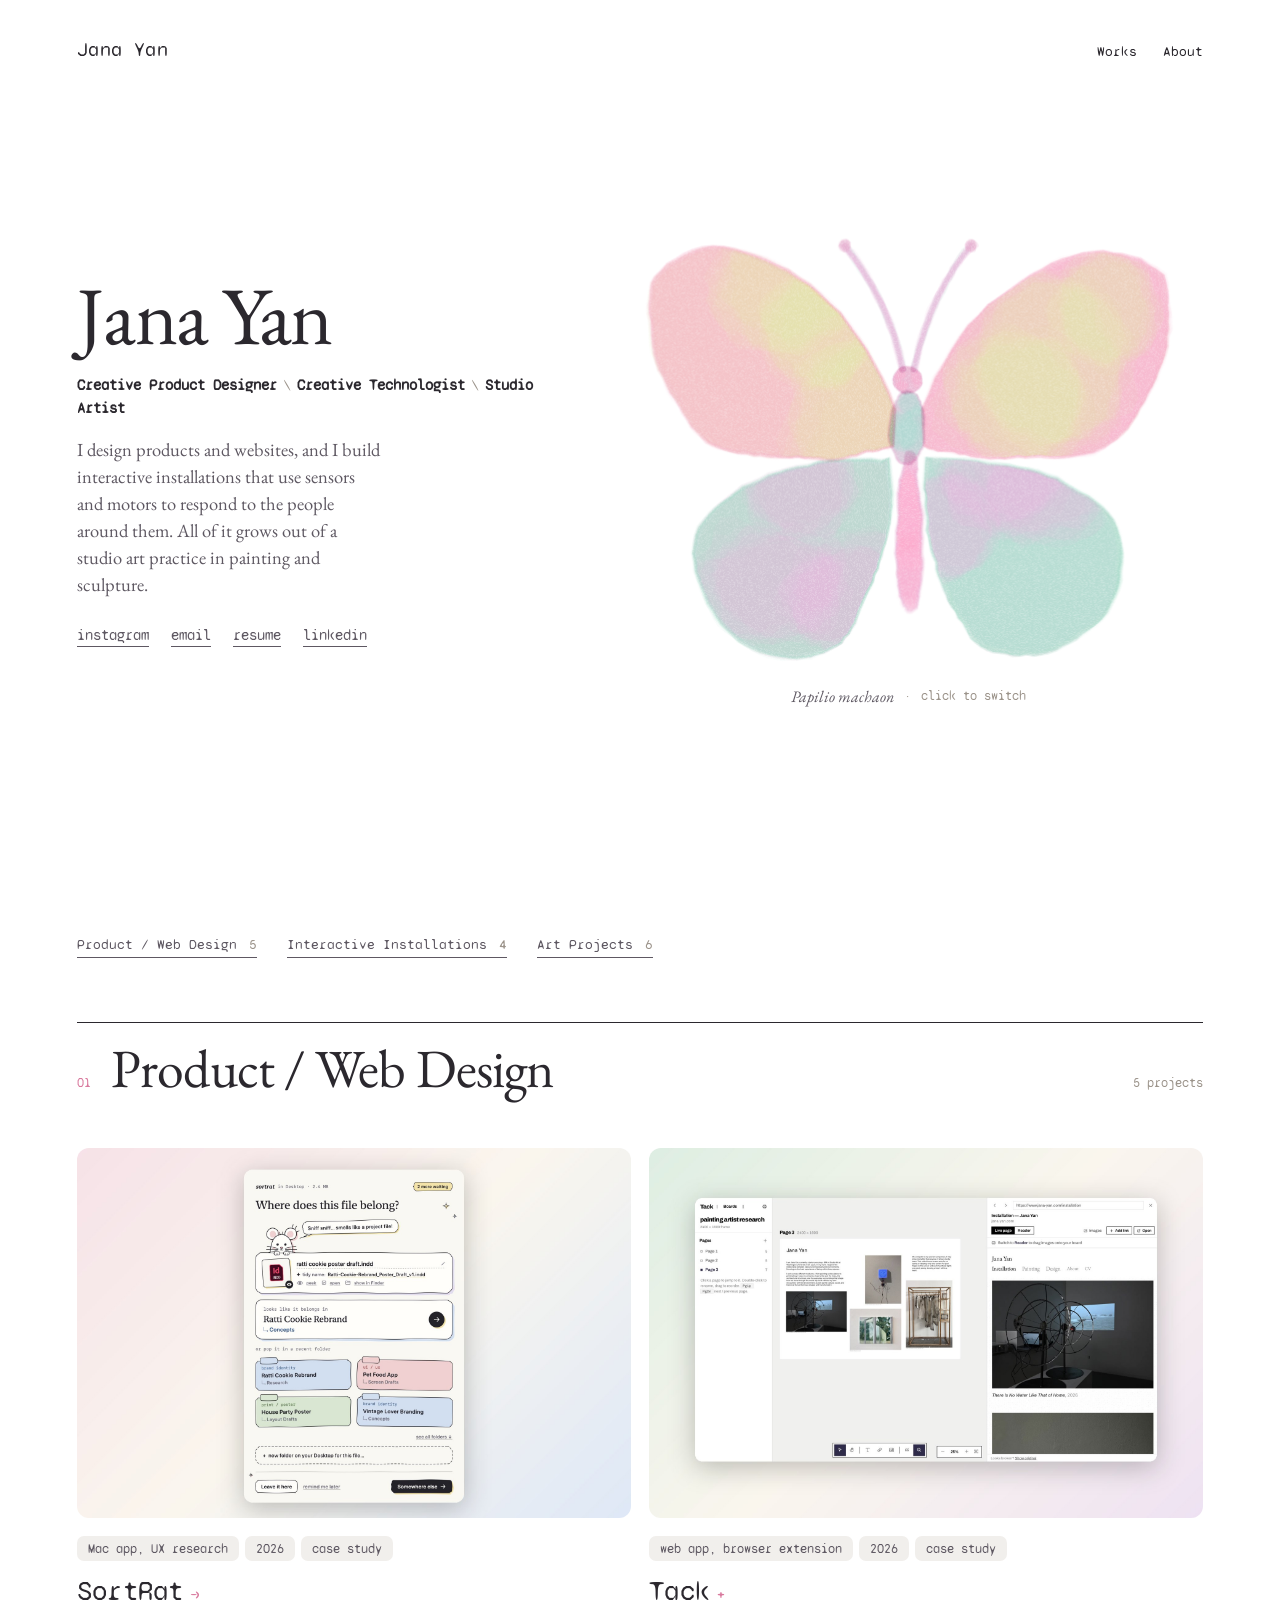
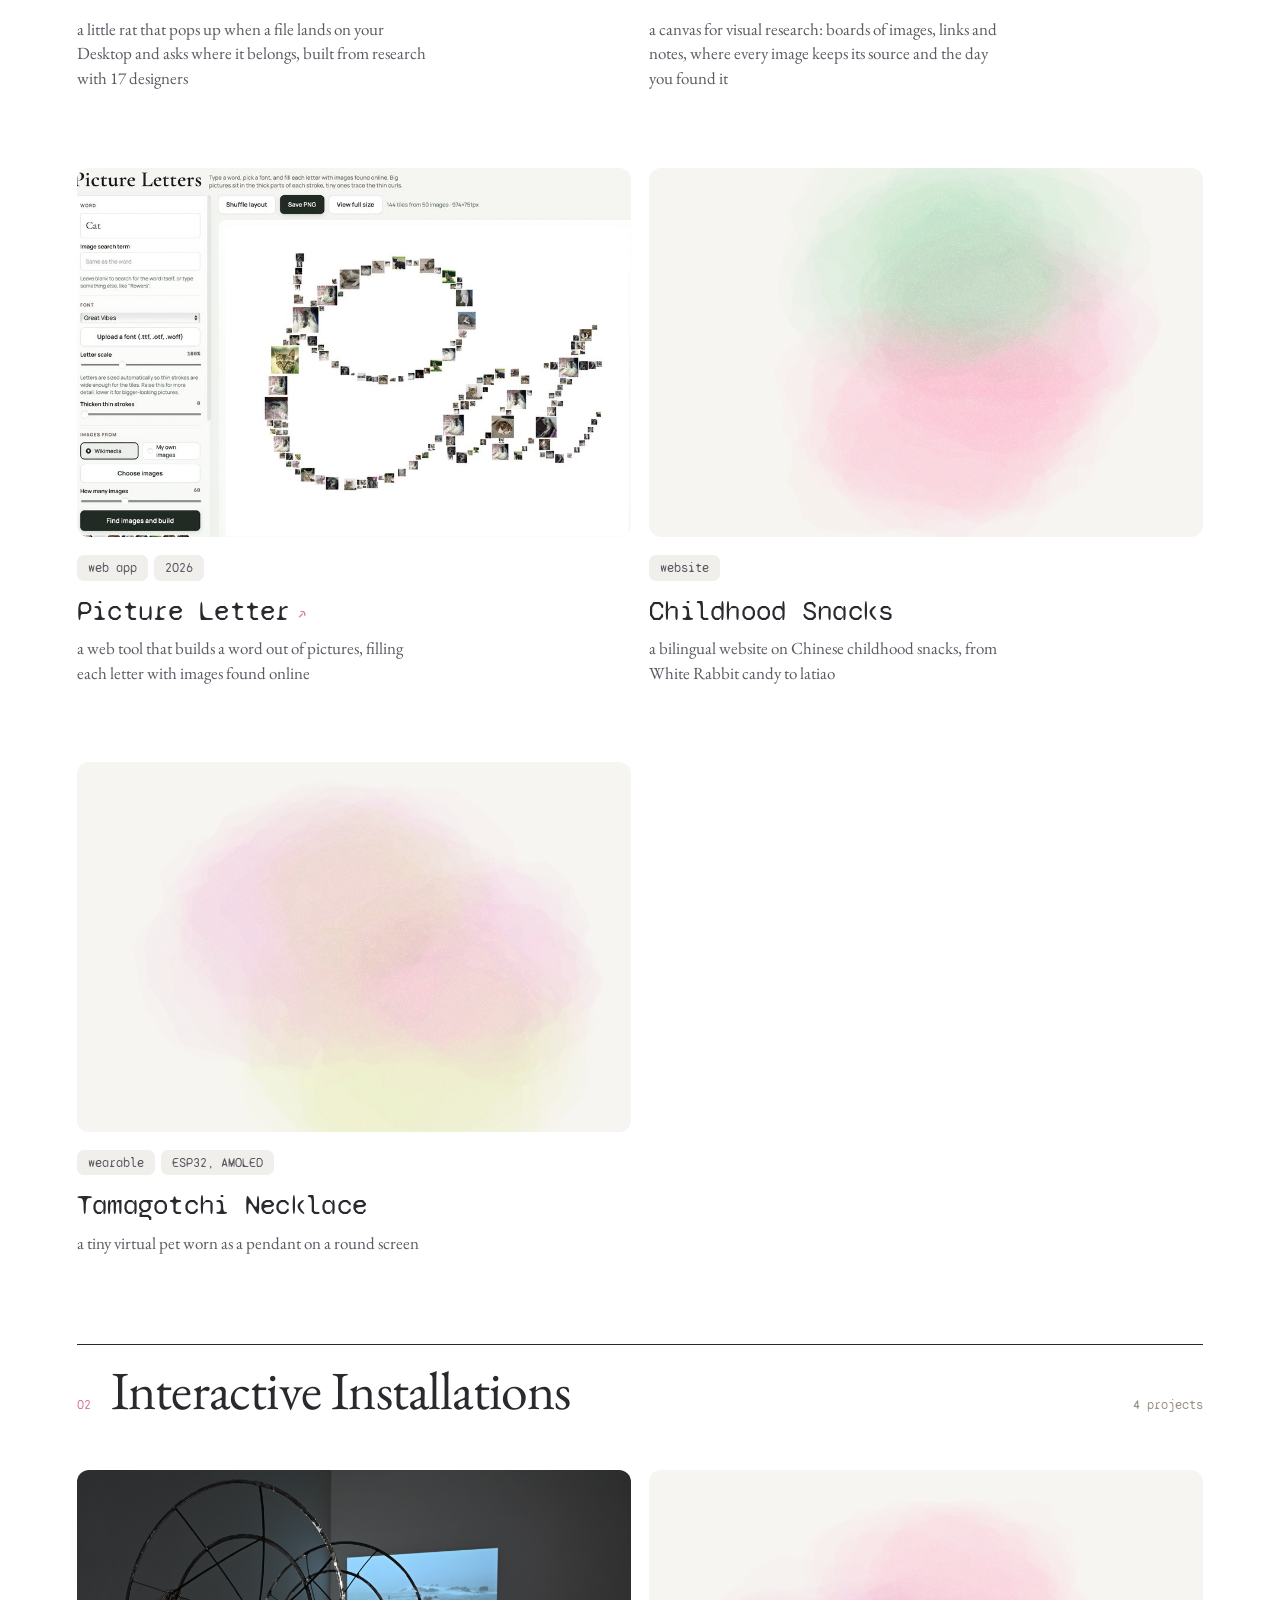
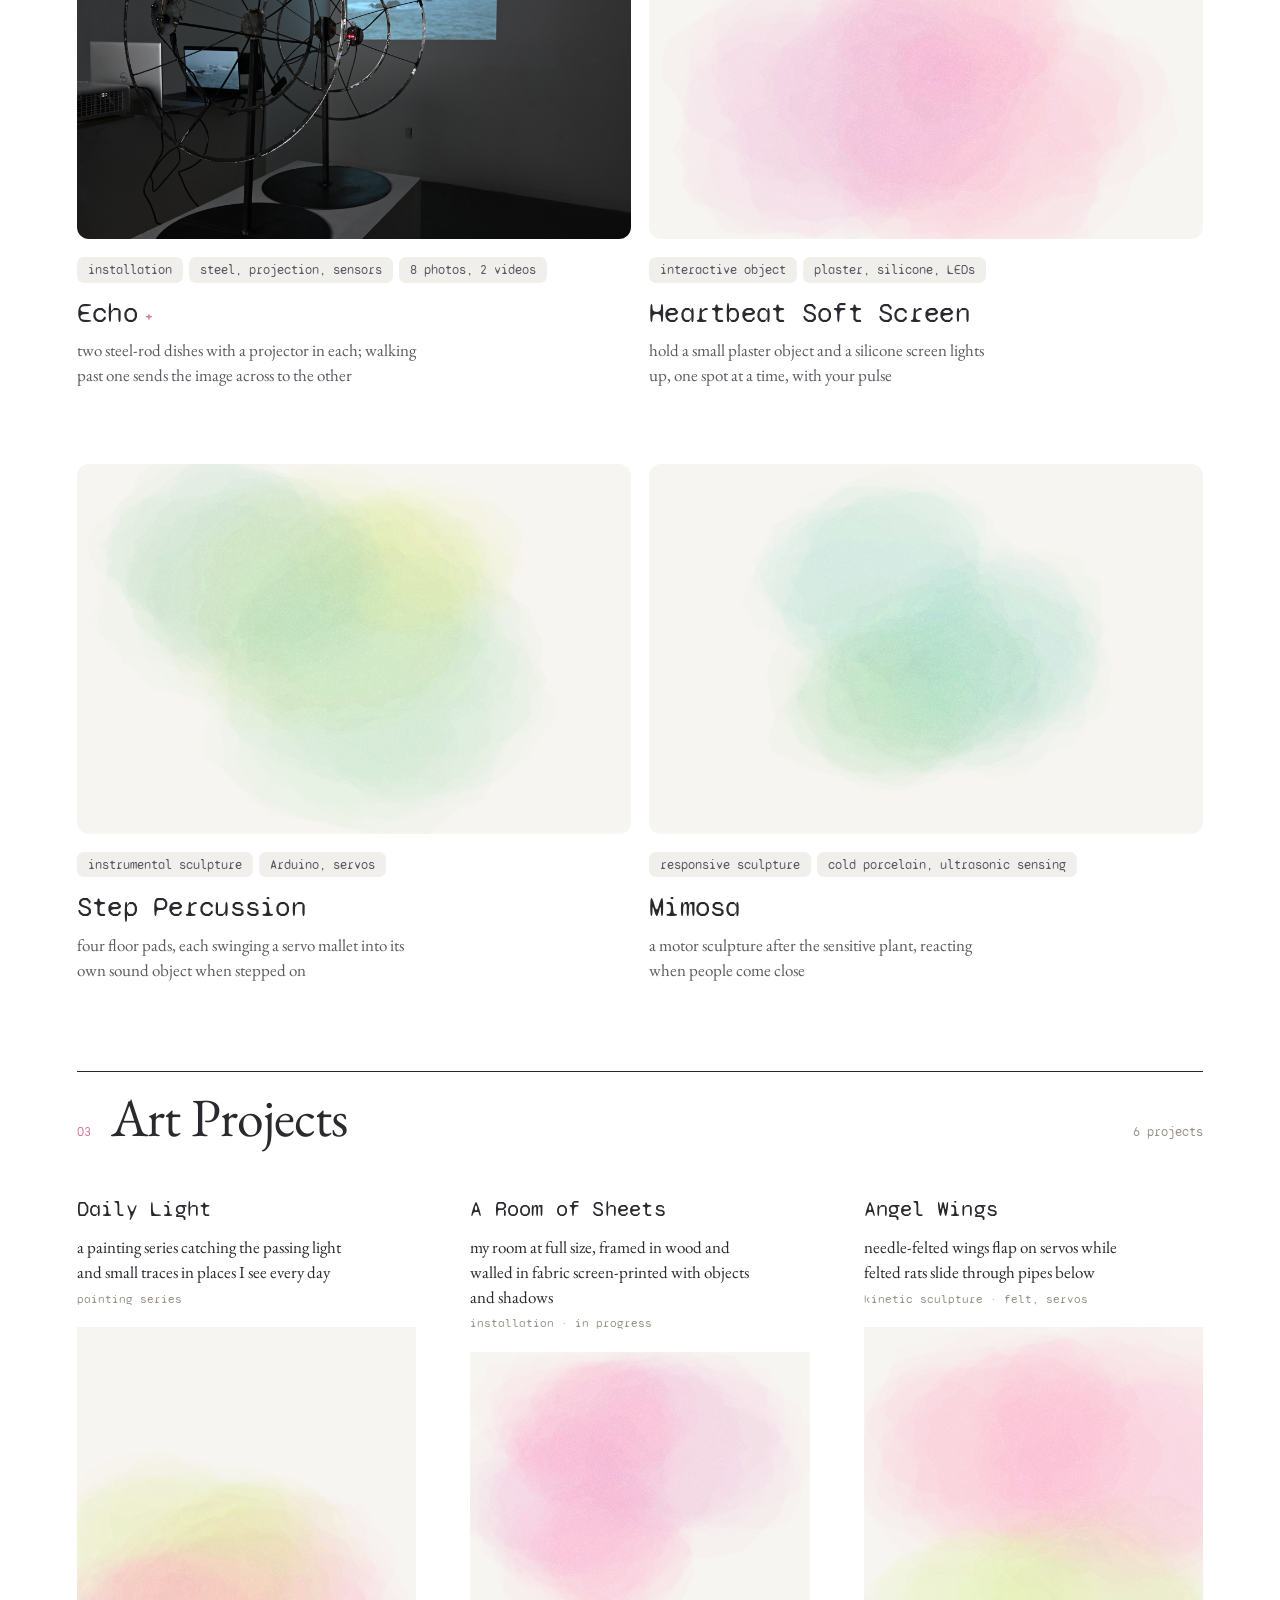
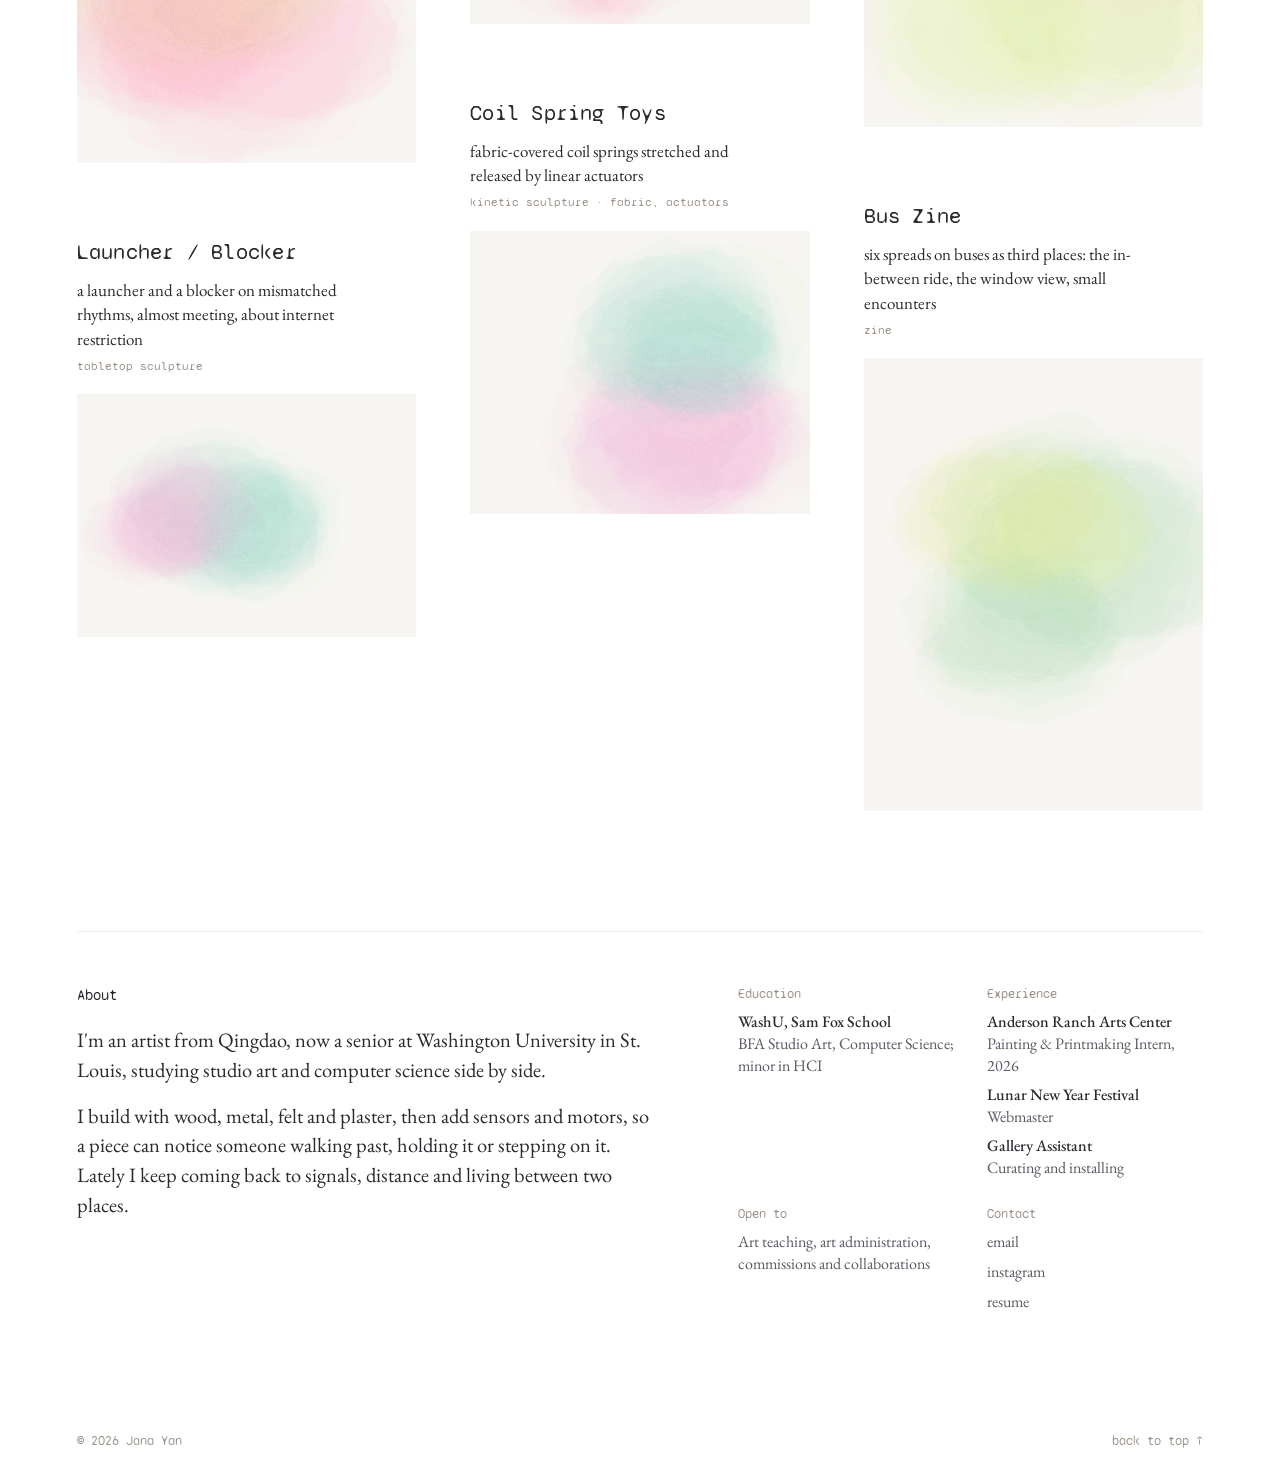
==== commit 5d3c7c89: "Give Tack card a pastel cover like SortRat - New tack/cover.jpg: screenshot as a rounded, shadowed w" ====
--- a/index.html
+++ b/index.html
@@ -320,7 +320,7 @@
       <article class="card">
         <!-- Opens the case study <dialog id="g-tack"> below. -->
         <a class="link" href="#g-tack" data-gallery="g-tack" aria-haspopup="dialog">
-          <figure><img src="tack/tack.jpg" width="2000" height="1140" loading="lazy" alt="Tack board titled painting artist research: a page of collected images and notes on the left, a live web page open beside it on the right"></figure>
+          <figure><img src="tack/cover.jpg" width="1800" height="1200" loading="lazy" alt="Tack board titled painting artist research: a page of collected images and notes on the left, a live web page open beside it on the right"></figure>
           <span class="tag">web app, browser extension · 2026 · case study</span>
           <h3>Tack</h3><span class="arrow">+</span>
           <p>a canvas for visual research: boards of images, links and notes, where every image keeps its source and the day you found it</p>
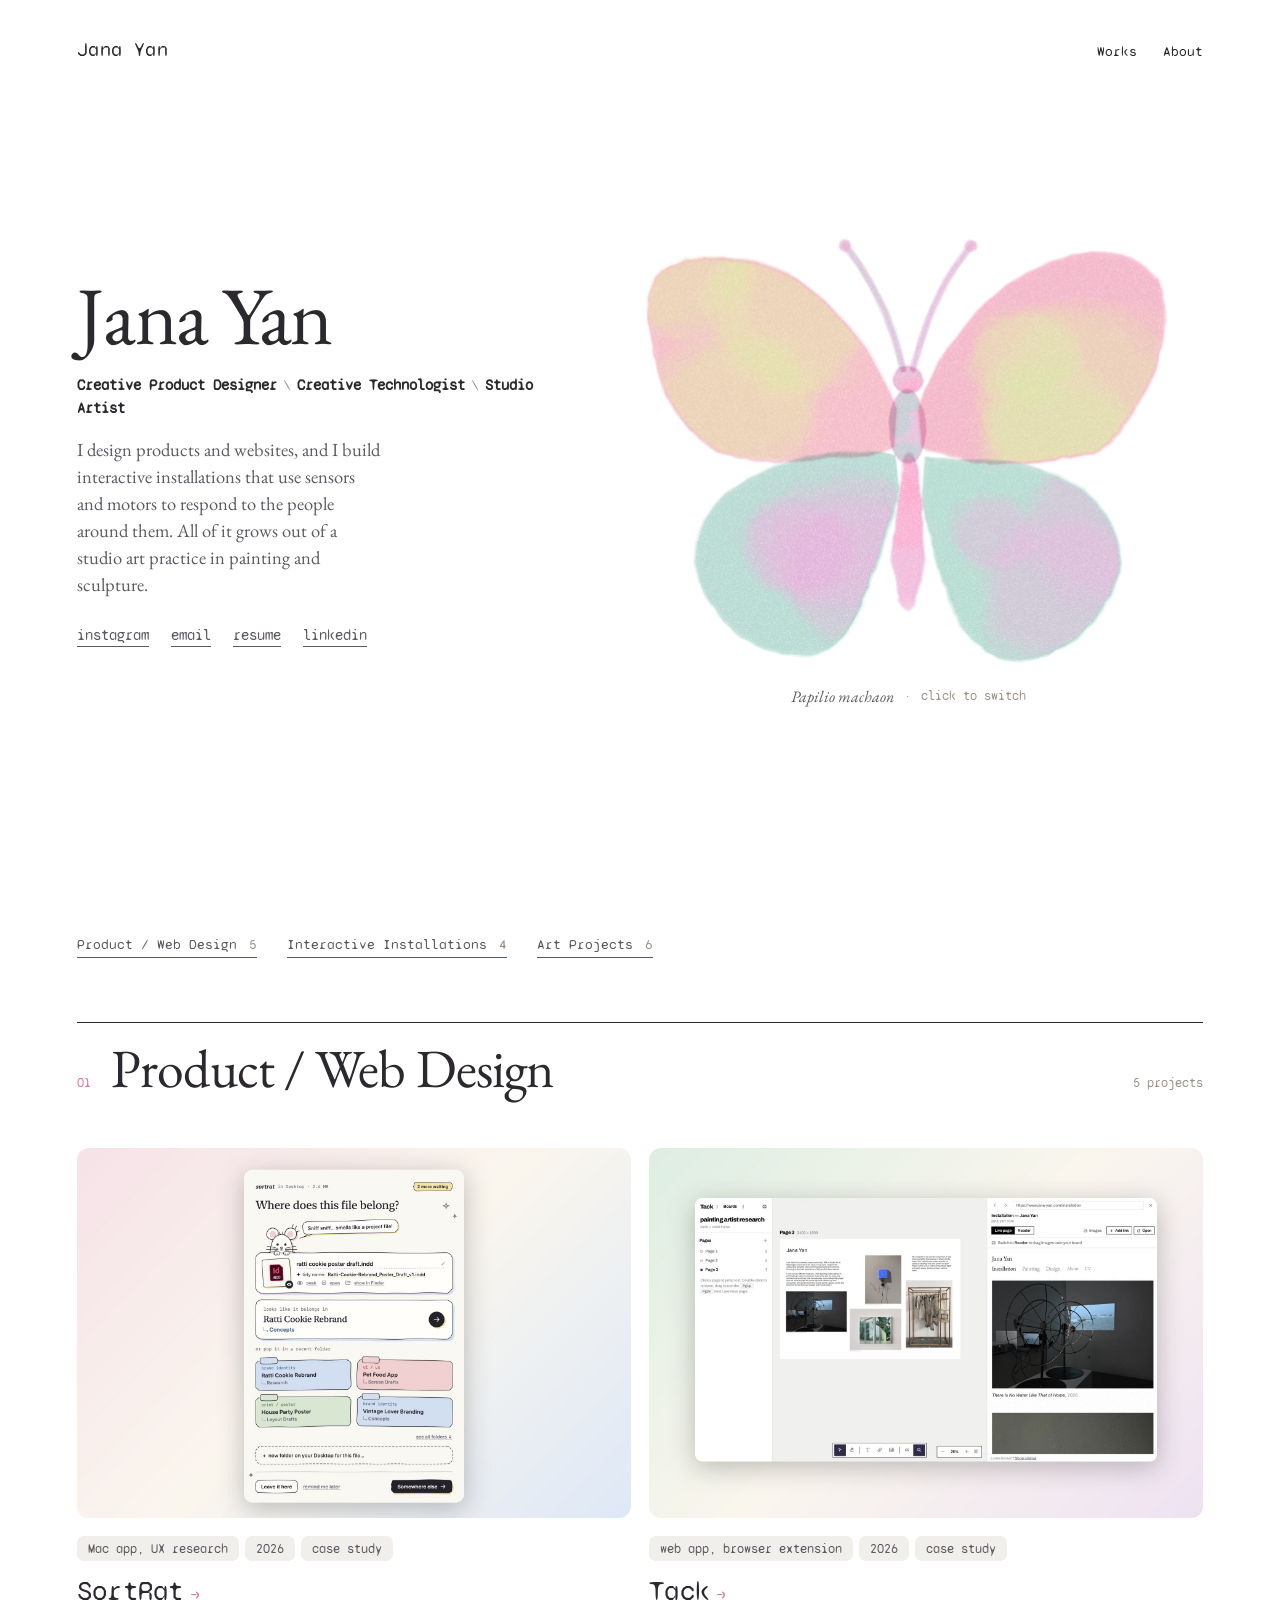
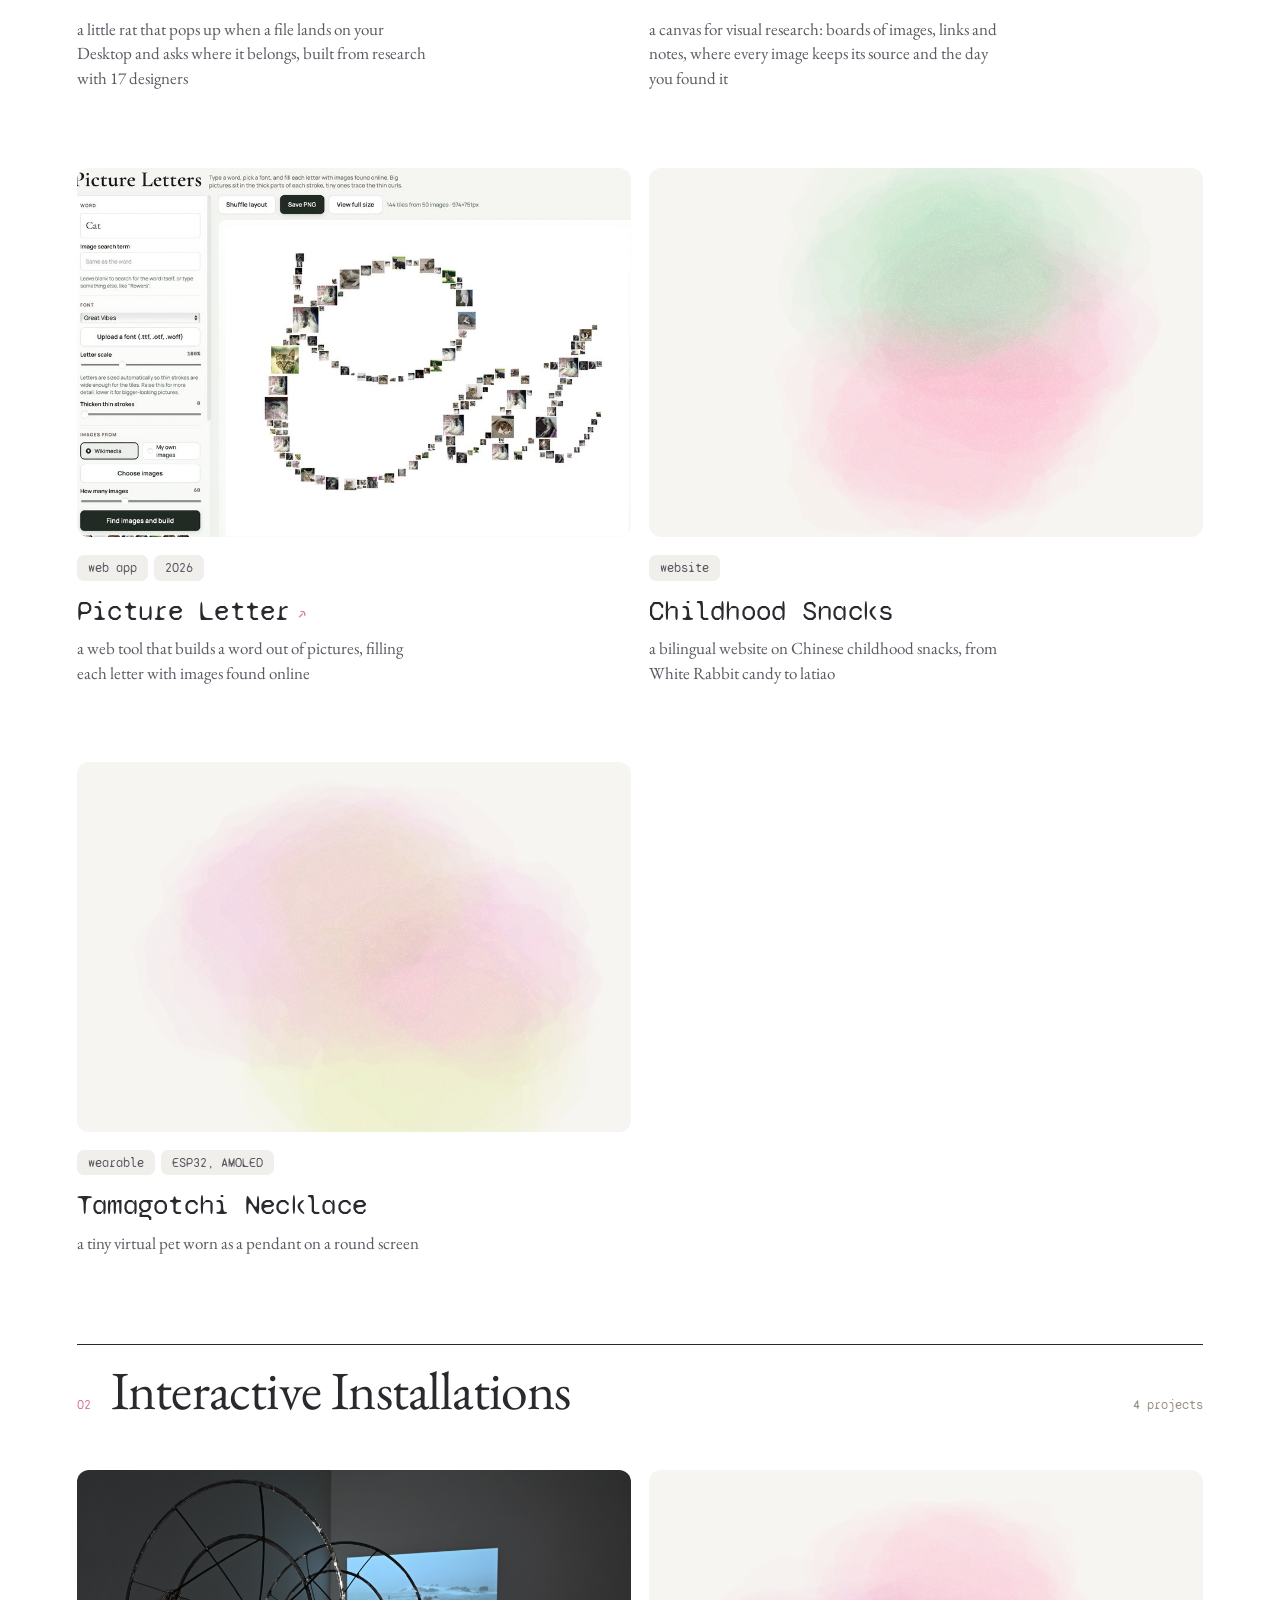
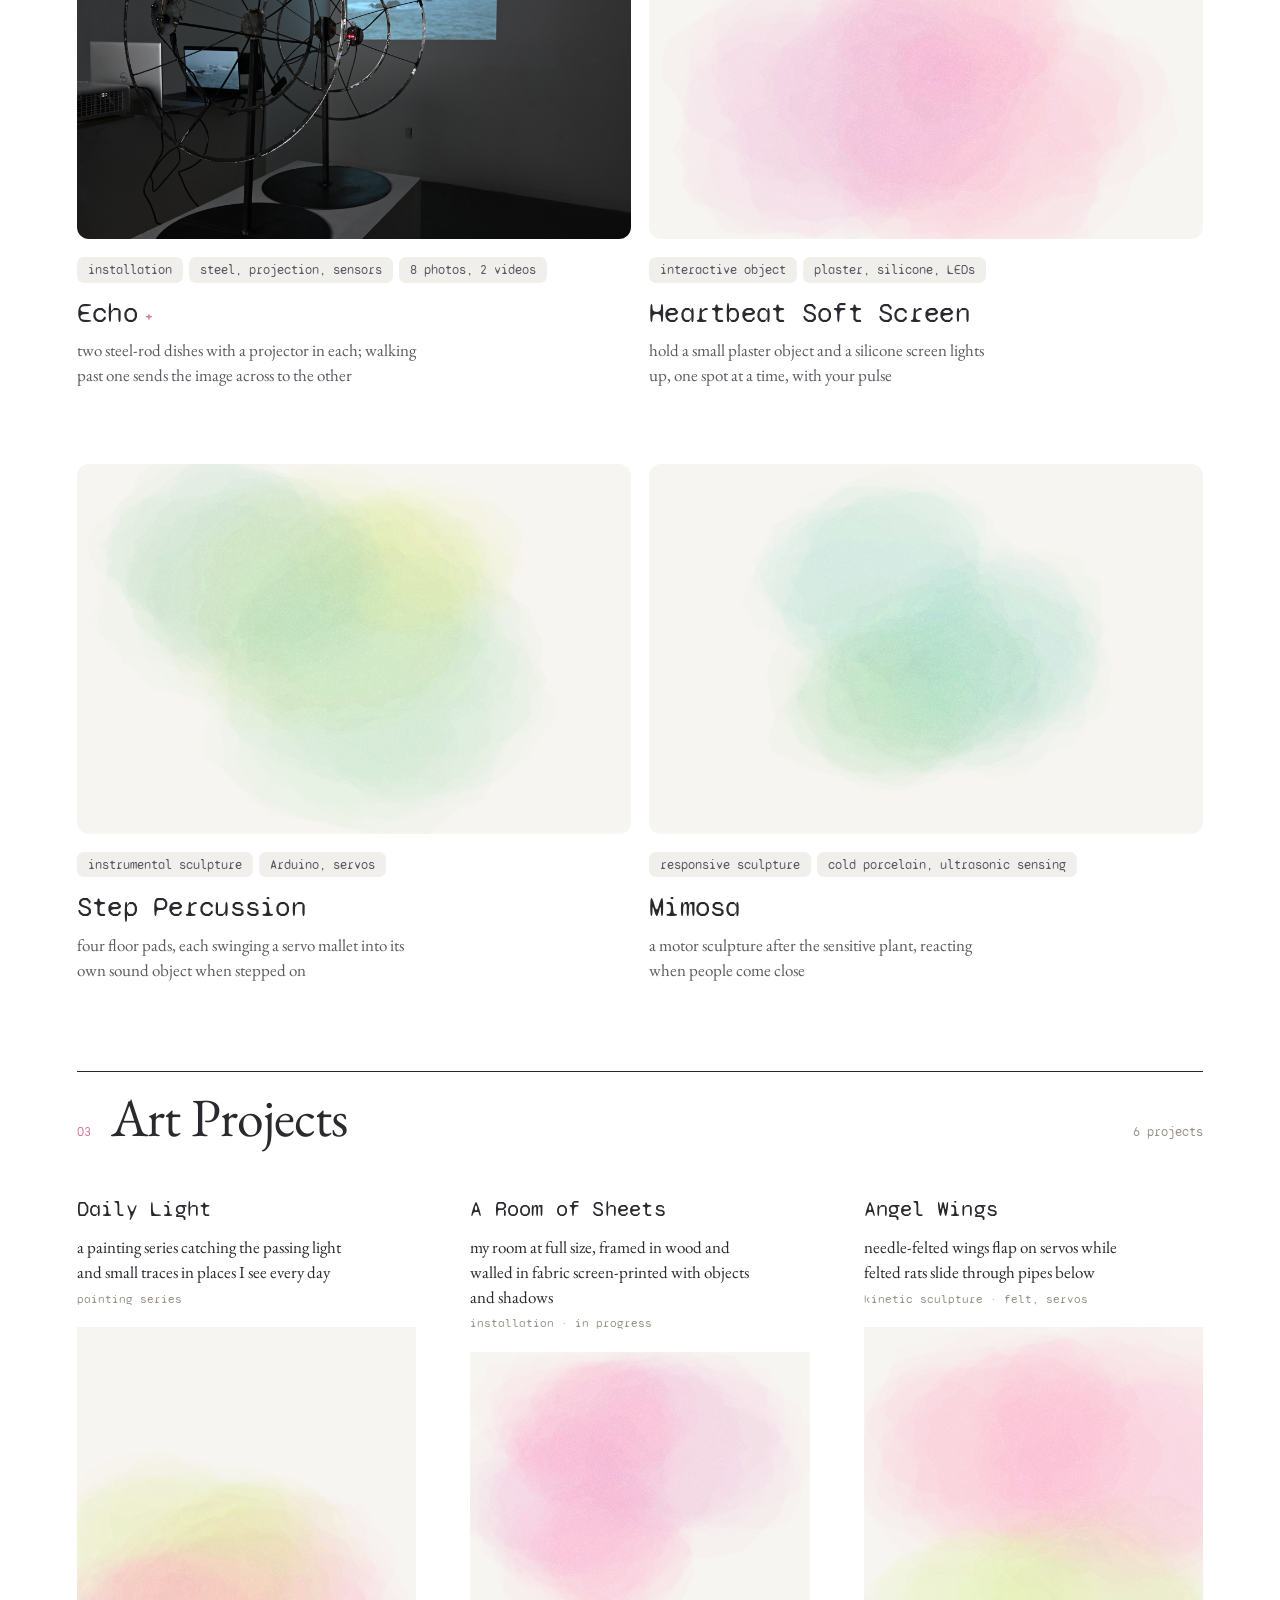
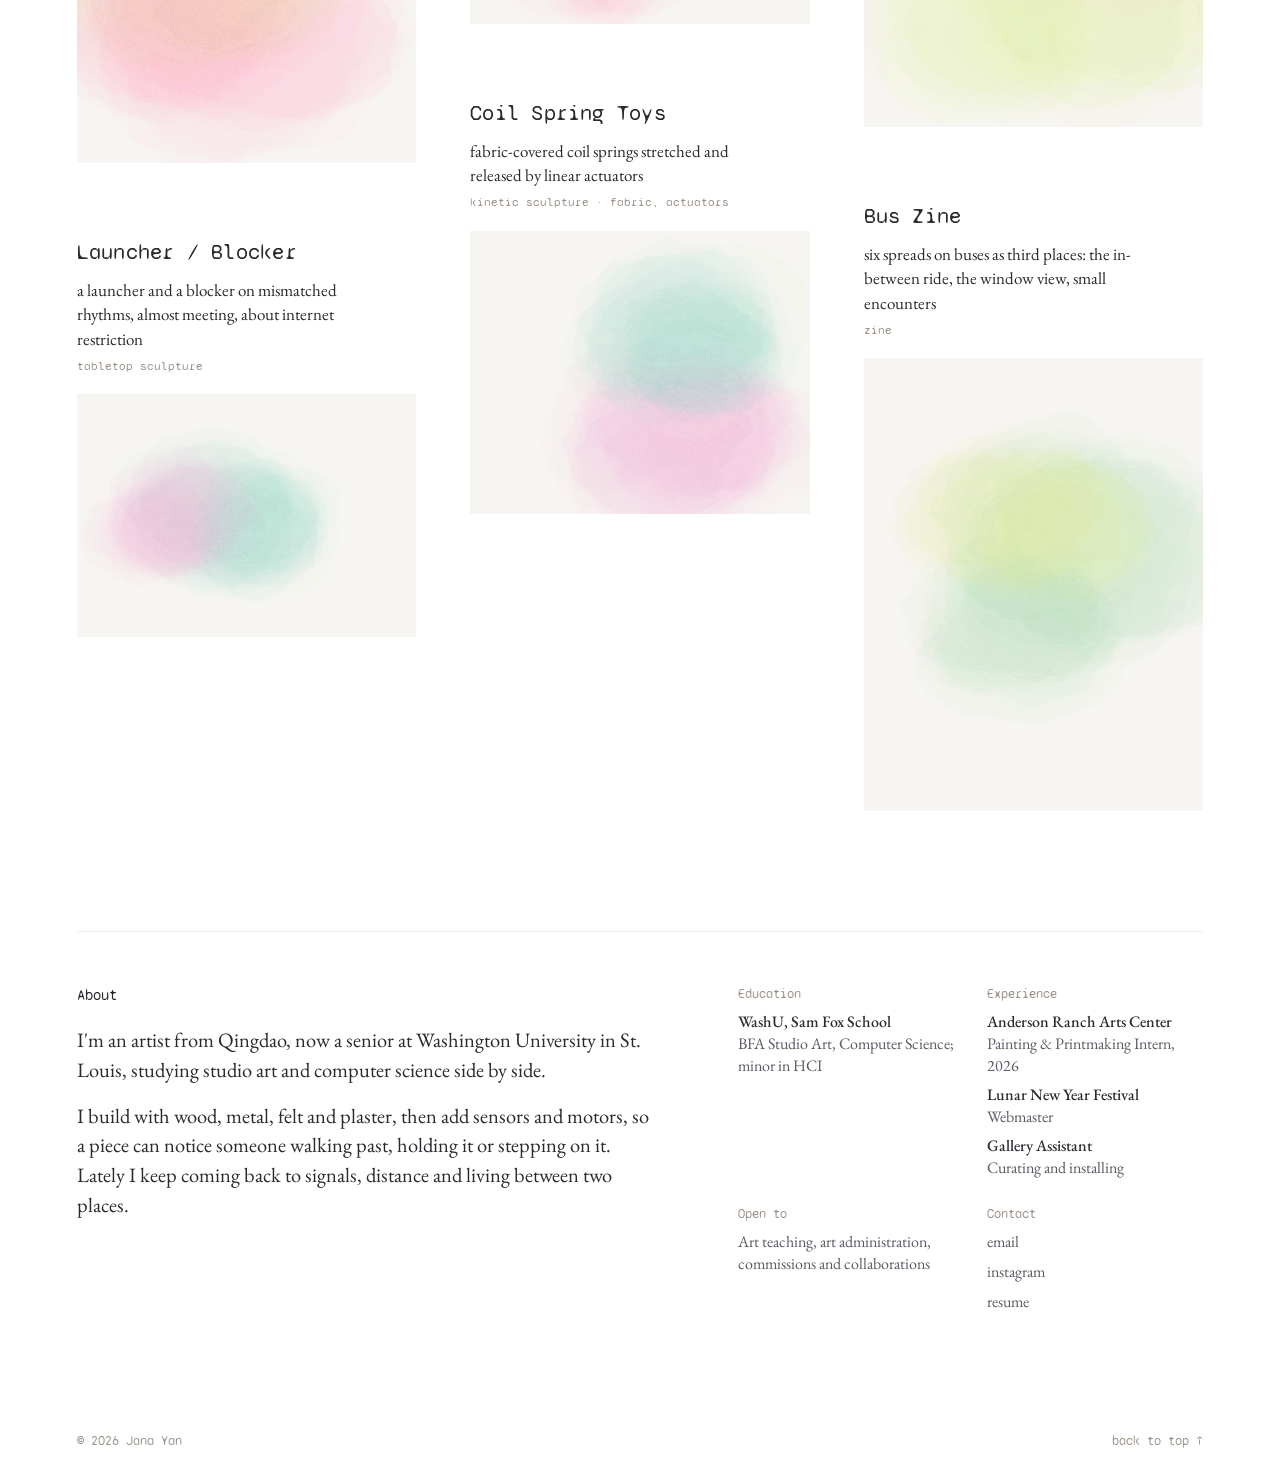
==== commit 3f0a7524: "Add Tack case study page and SortRat download - New tack/ case study page in the same layout as Sort" ====
--- a/index.html
+++ b/index.html
@@ -318,11 +318,11 @@
         </a>
       </article>
       <article class="card">
-        <!-- Opens the case study <dialog id="g-tack"> below. -->
-        <a class="link" href="#g-tack" data-gallery="g-tack" aria-haspopup="dialog">
+        <!-- Case study page: tack/index.html (the older in-page <dialog id="g-tack"> below is no longer linked) -->
+        <a class="link" href="tack/">
           <figure><img src="tack/cover.jpg" width="1800" height="1200" loading="lazy" alt="Tack board titled painting artist research: a page of collected images and notes on the left, a live web page open beside it on the right"></figure>
           <span class="tag">web app, browser extension · 2026 · case study</span>
-          <h3>Tack</h3><span class="arrow">+</span>
+          <h3>Tack</h3><span class="arrow">→</span>
           <p>a canvas for visual research: boards of images, links and notes, where every image keeps its source and the day you found it</p>
         </a>
       </article>
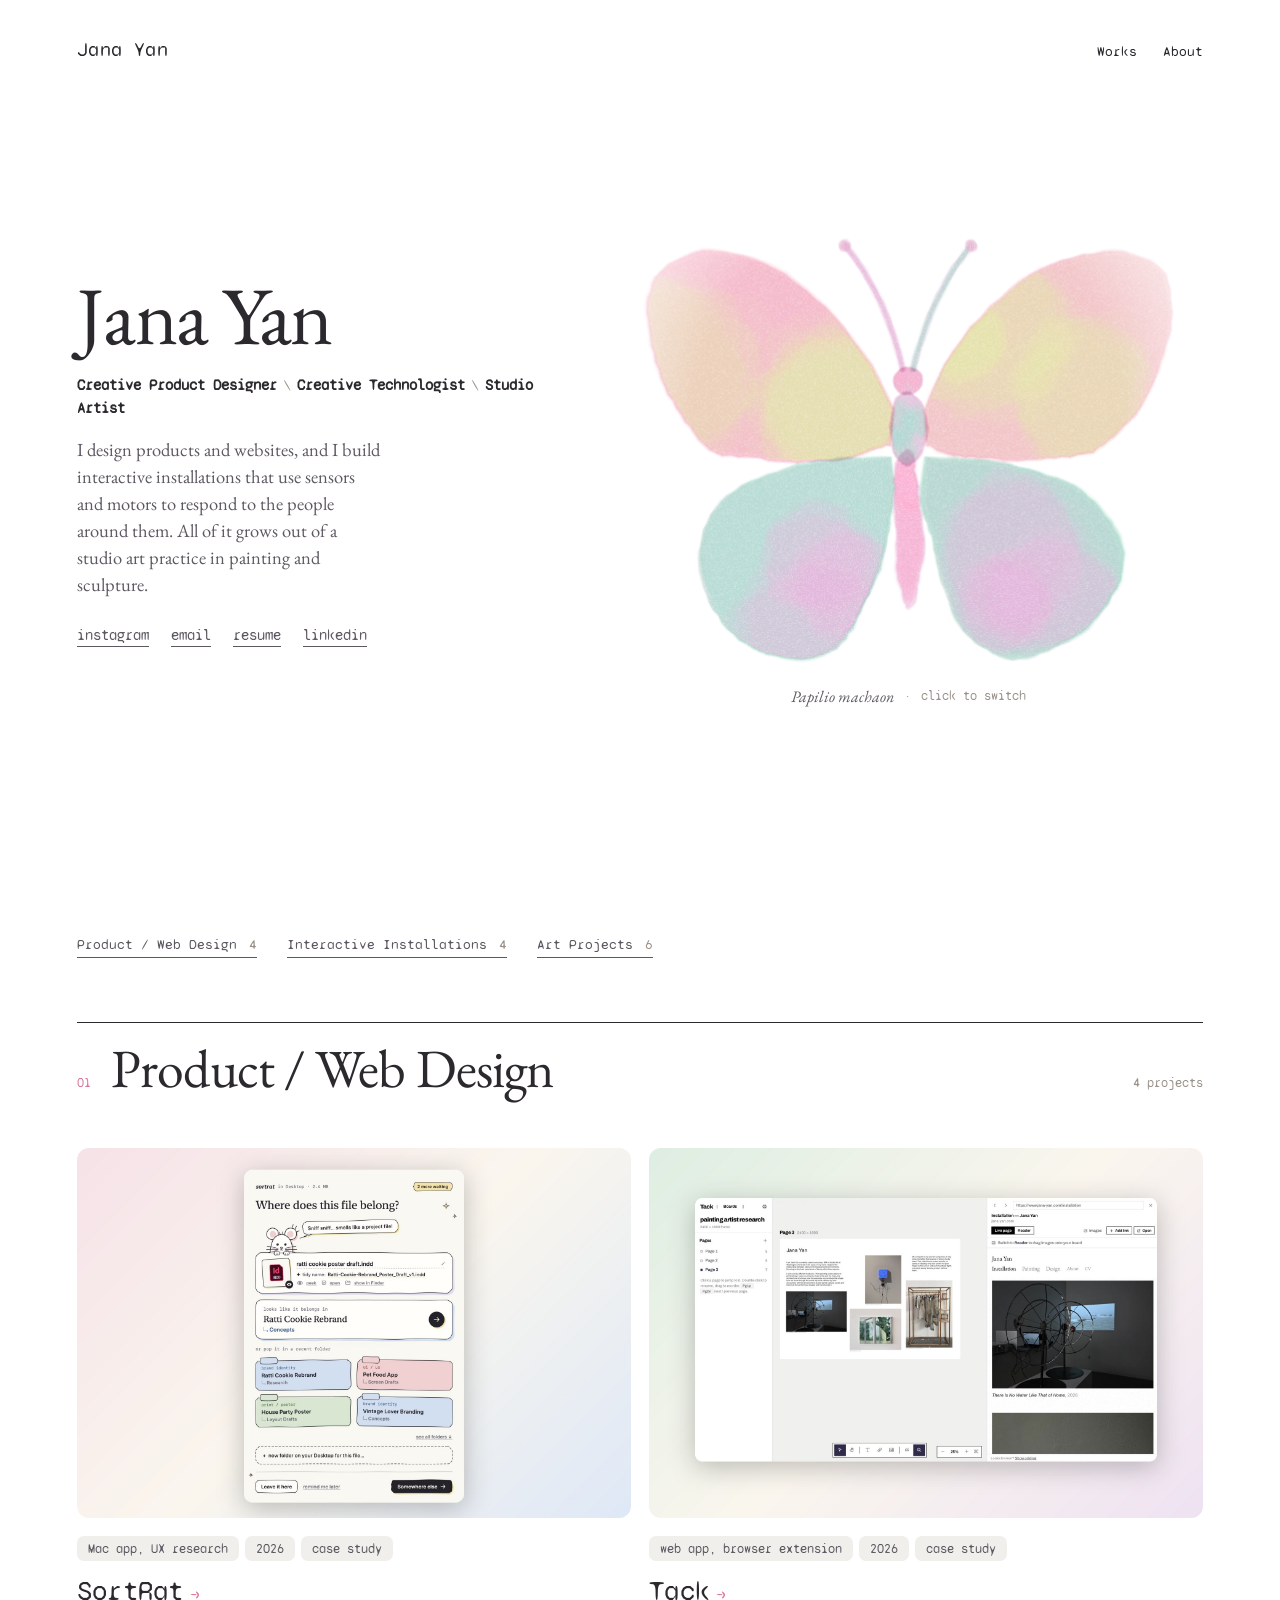
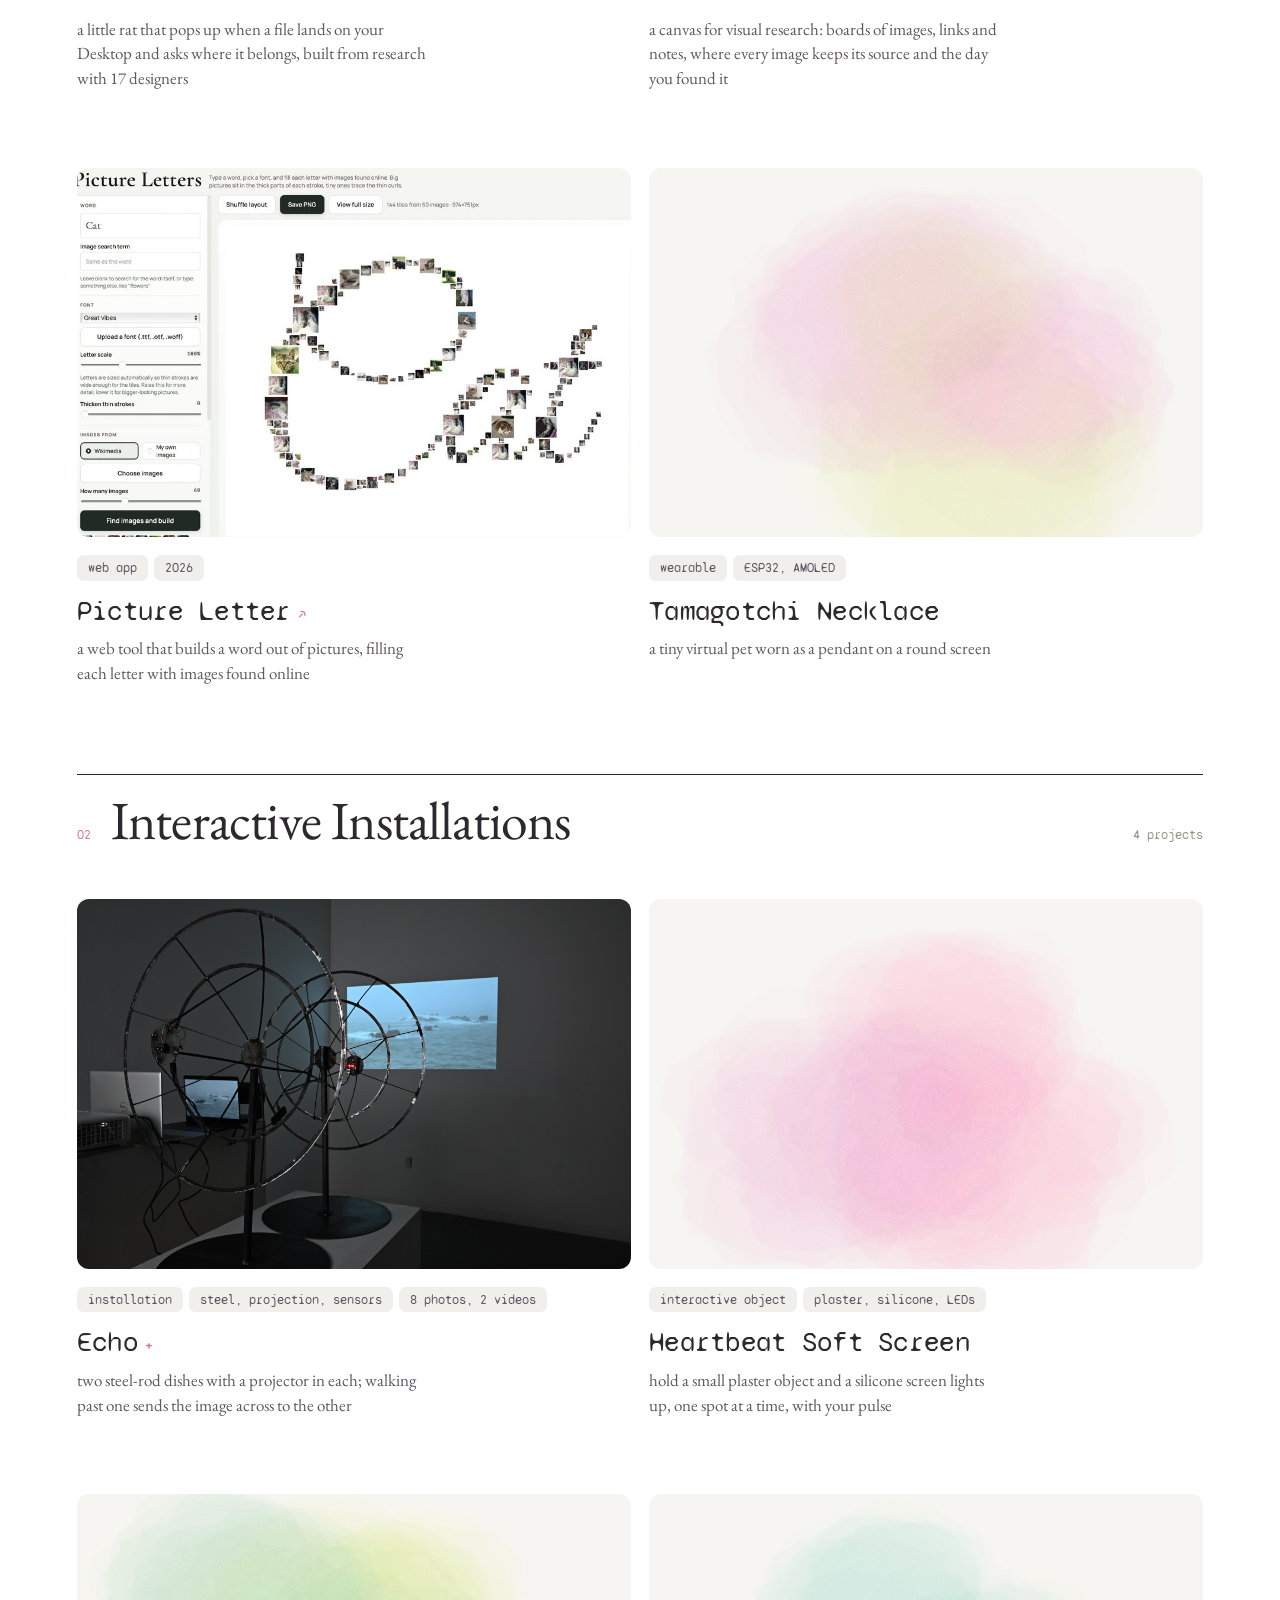
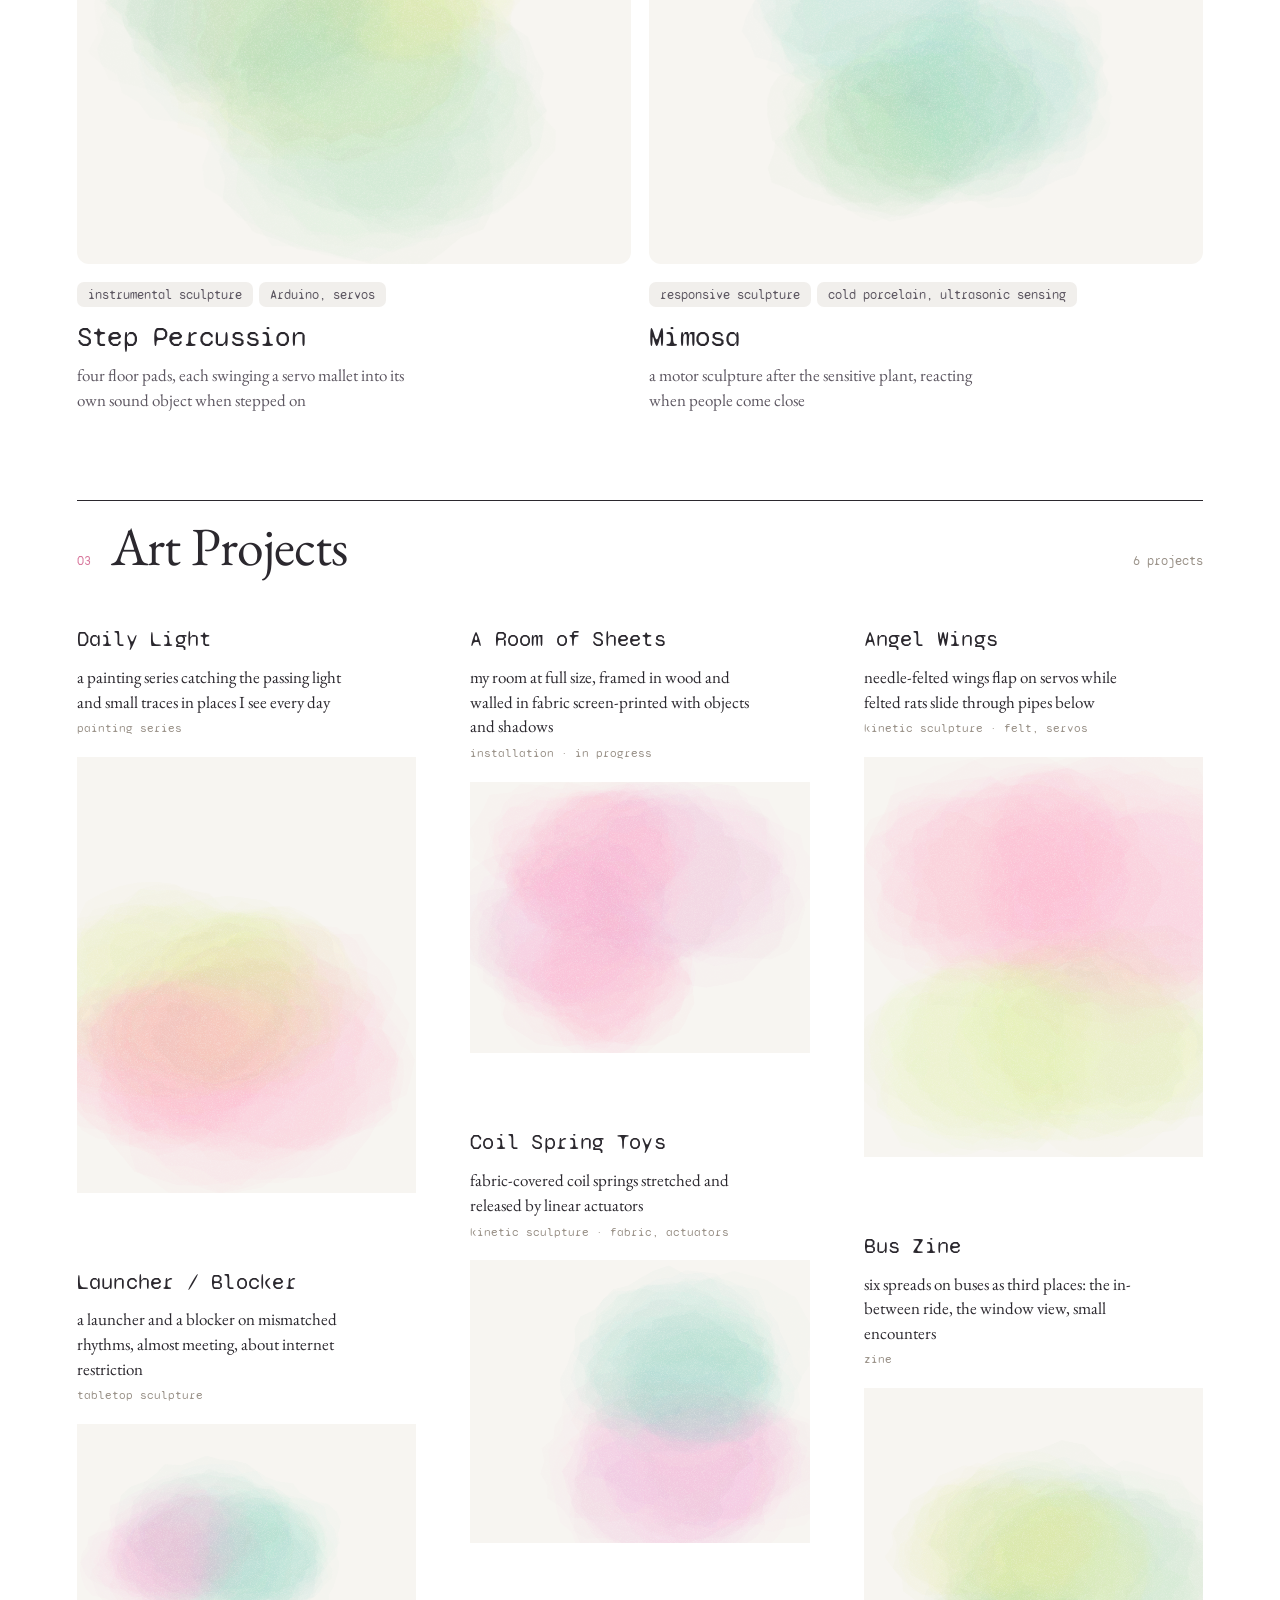
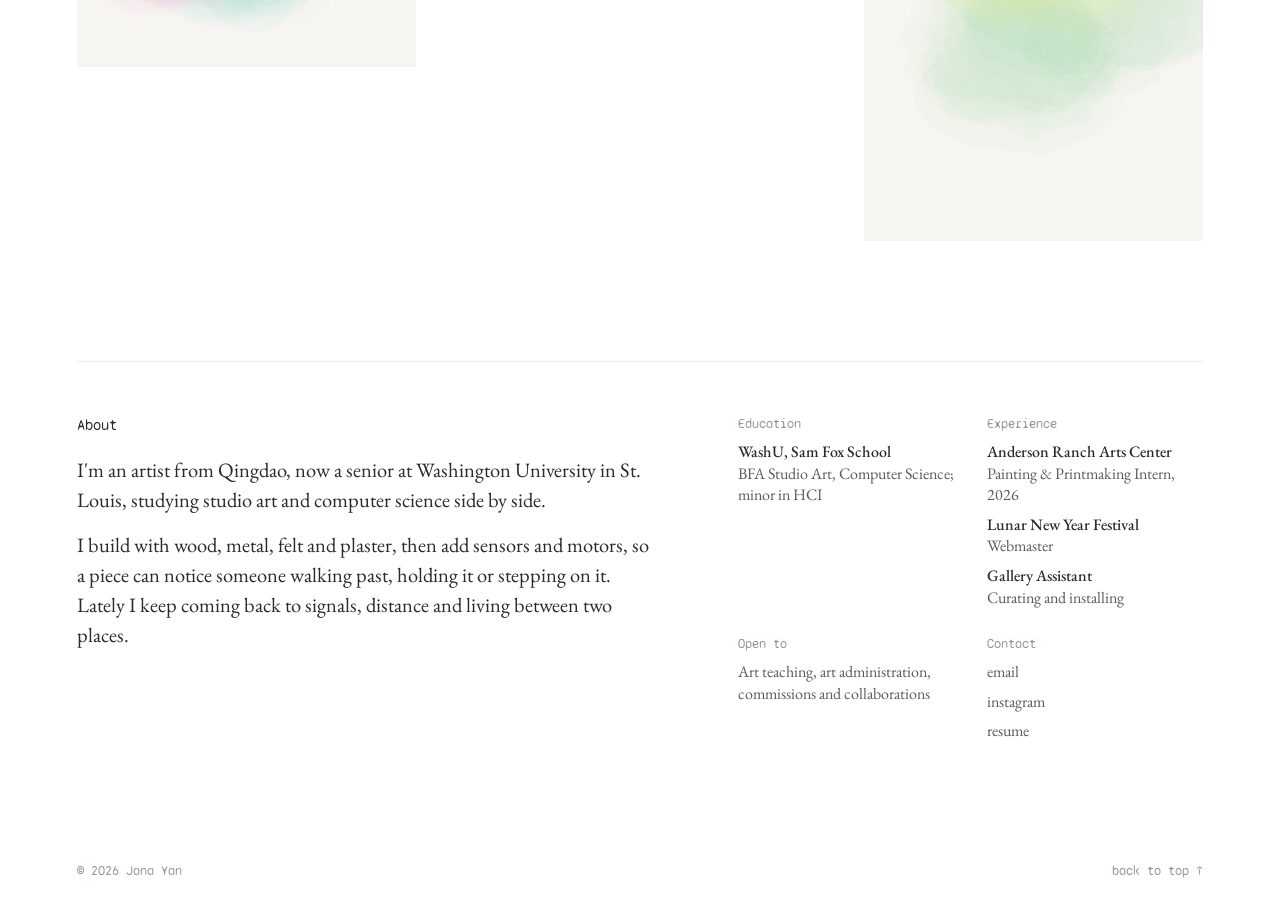
==== commit c094a57b: "Remove Childhood Snacks from Product / Web Design Co-Authored-By: Claude Opus 5.5 <noreply@anthropic" ====
--- a/index.html
+++ b/index.html
@@ -300,13 +300,13 @@
       Until then, data-wash paints a watercolor placeholder (colors: pink green yellow blue lilac; ar = width/height).
     -->
     <nav class="jump" aria-label="Project categories">
-      <a href="#design">Product / Web Design <span>5</span></a>
+      <a href="#design">Product / Web Design <span>4</span></a>
       <a href="#installations">Interactive Installations <span>4</span></a>
       <a href="#art">Art Projects <span>6</span></a>
     </nav>
 
     <section class="cat" id="design" aria-labelledby="design-h">
-      <header class="cat-head"><span class="cat-no">01</span><h2 id="design-h">Product / Web Design</h2><span class="cat-count">5 projects</span></header>
+      <header class="cat-head"><span class="cat-no">01</span><h2 id="design-h">Product / Web Design</h2><span class="cat-count">4 projects</span></header>
       <div class="grid grid--feature">
       <article class="card">
         <!-- Case study page: sortrat/index.html -->
@@ -333,12 +333,6 @@
           <h3>Picture Letter</h3><span class="arrow">↗</span>
           <p>a web tool that builds a word out of pictures, filling each letter with images found online</p>
         </a>
-      </article>
-      <article class="card">
-        <figure data-wash="pink green" data-ar="1.5"></figure>
-        <span class="tag">website</span>
-        <h3>Childhood Snacks</h3>
-        <p>a bilingual website on Chinese childhood snacks, from White Rabbit candy to latiao</p>
       </article>
       <article class="card">
         <figure data-wash="yellow lilac" data-ar="1.5"></figure>
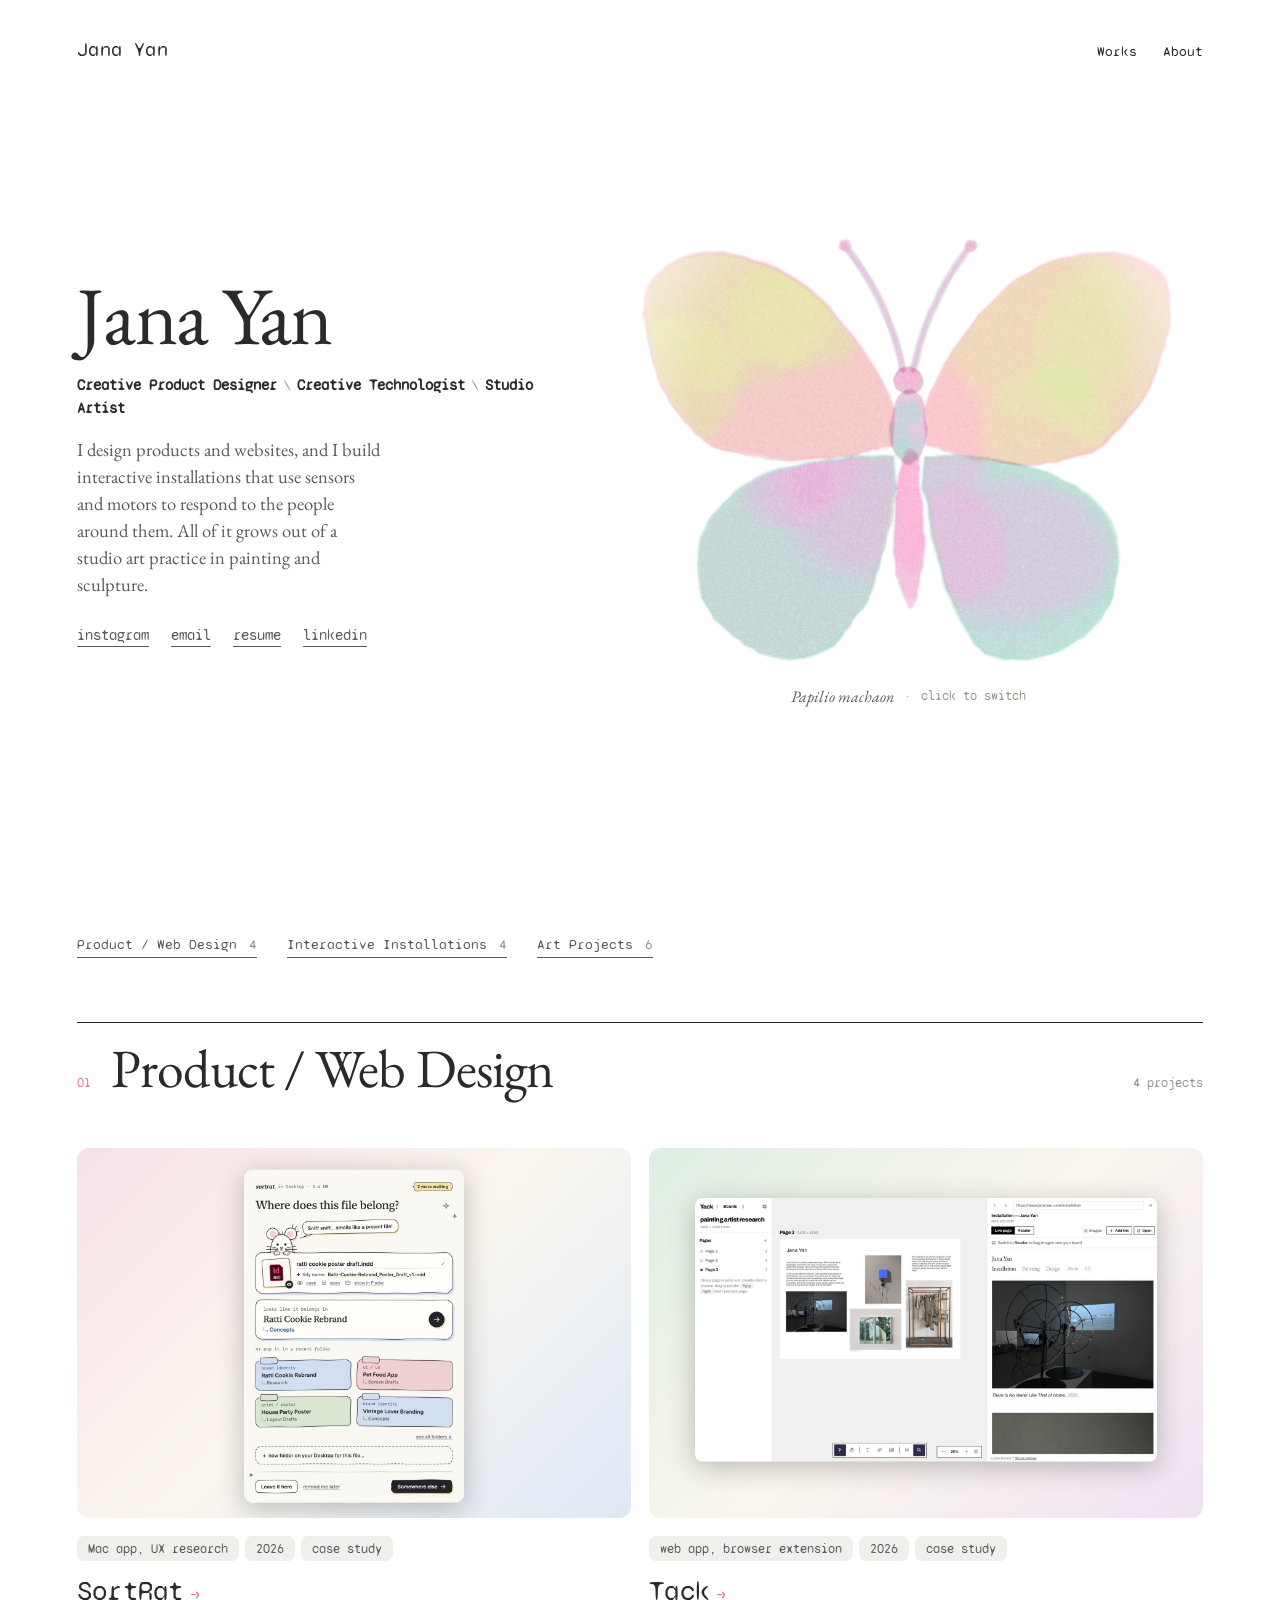
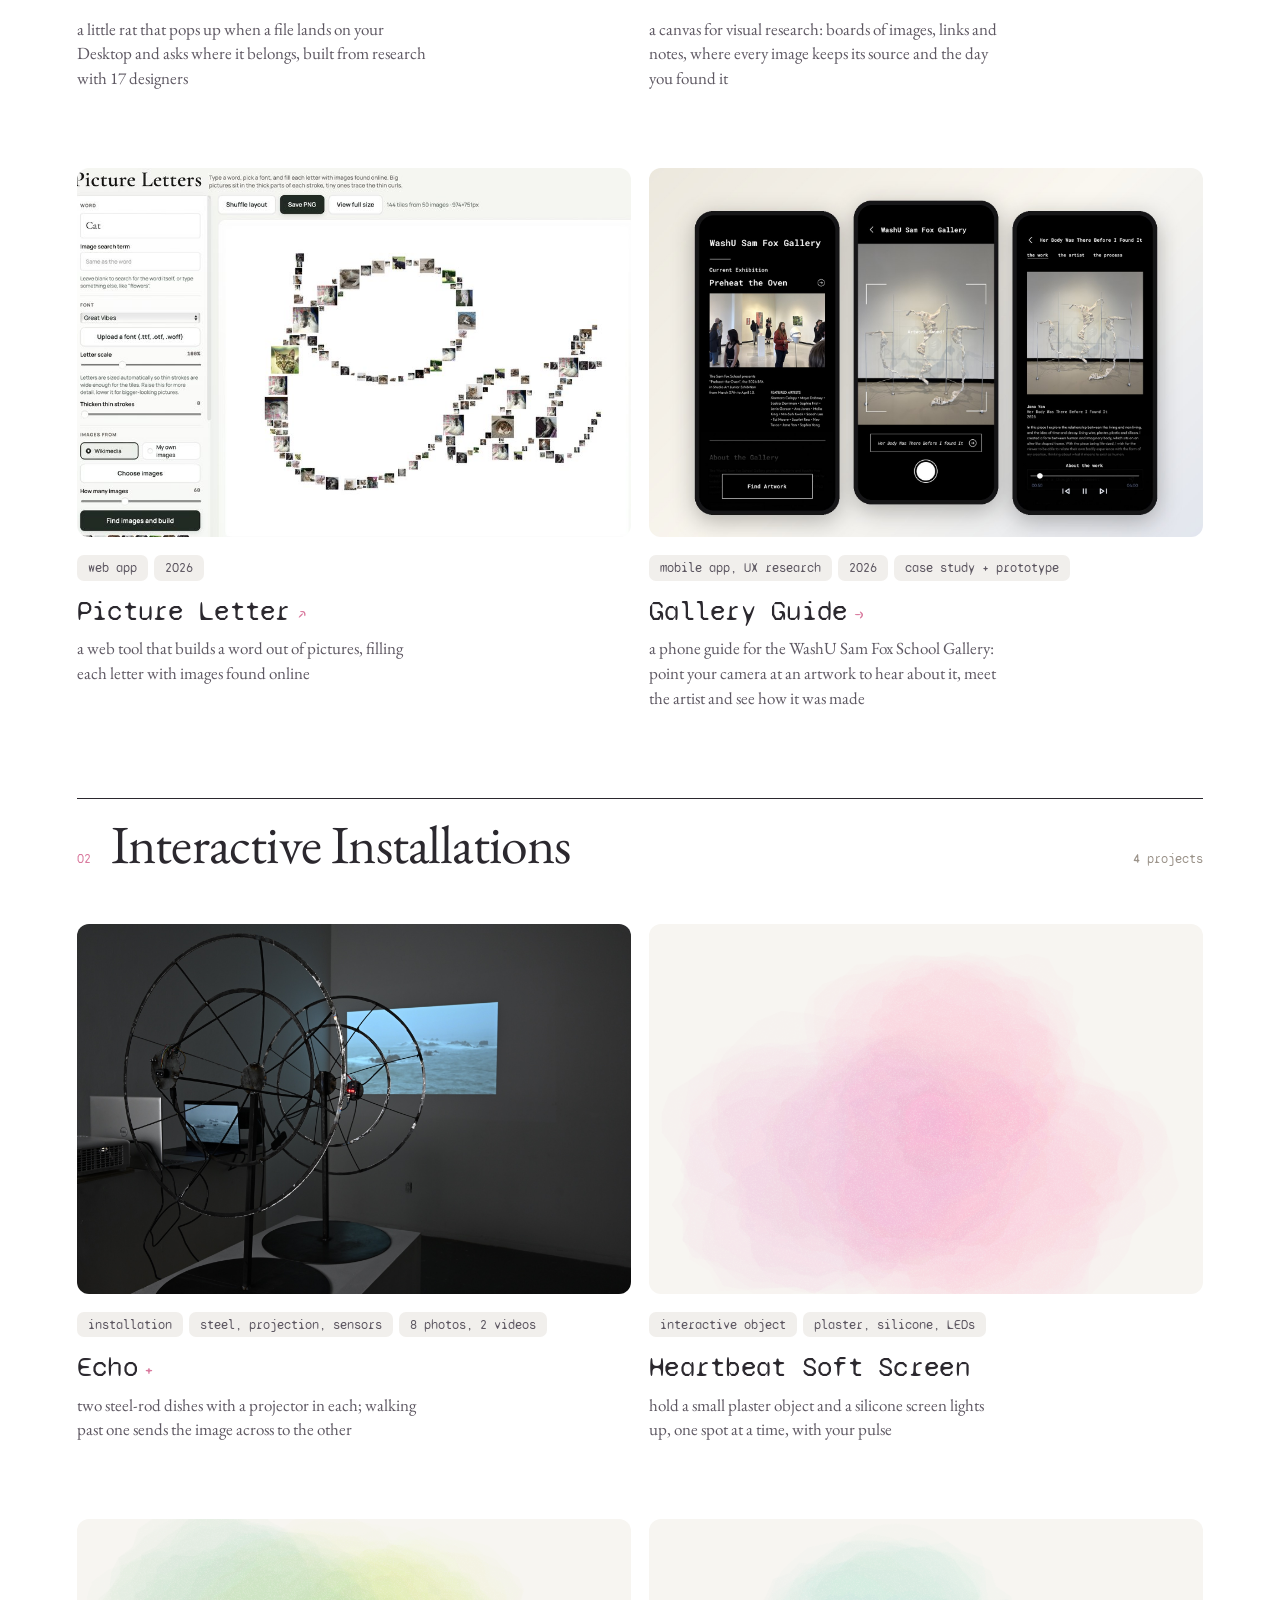
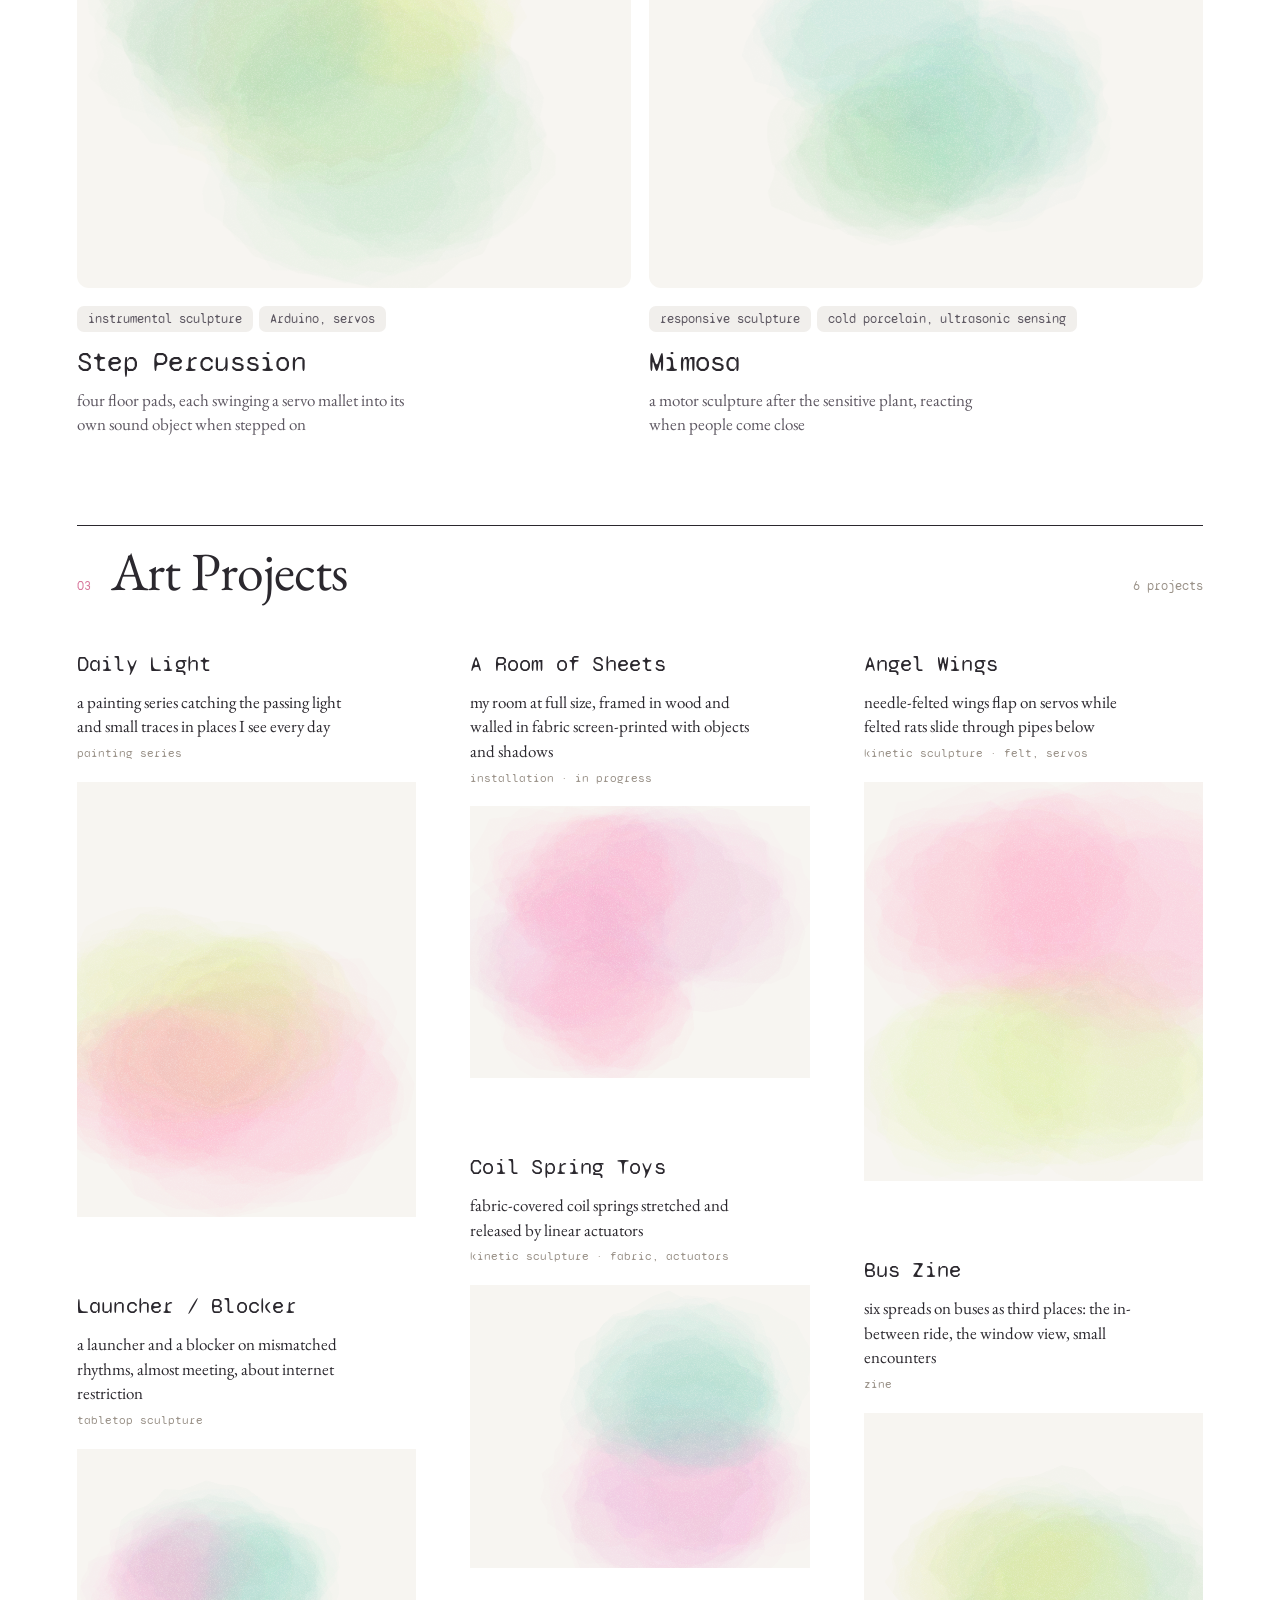
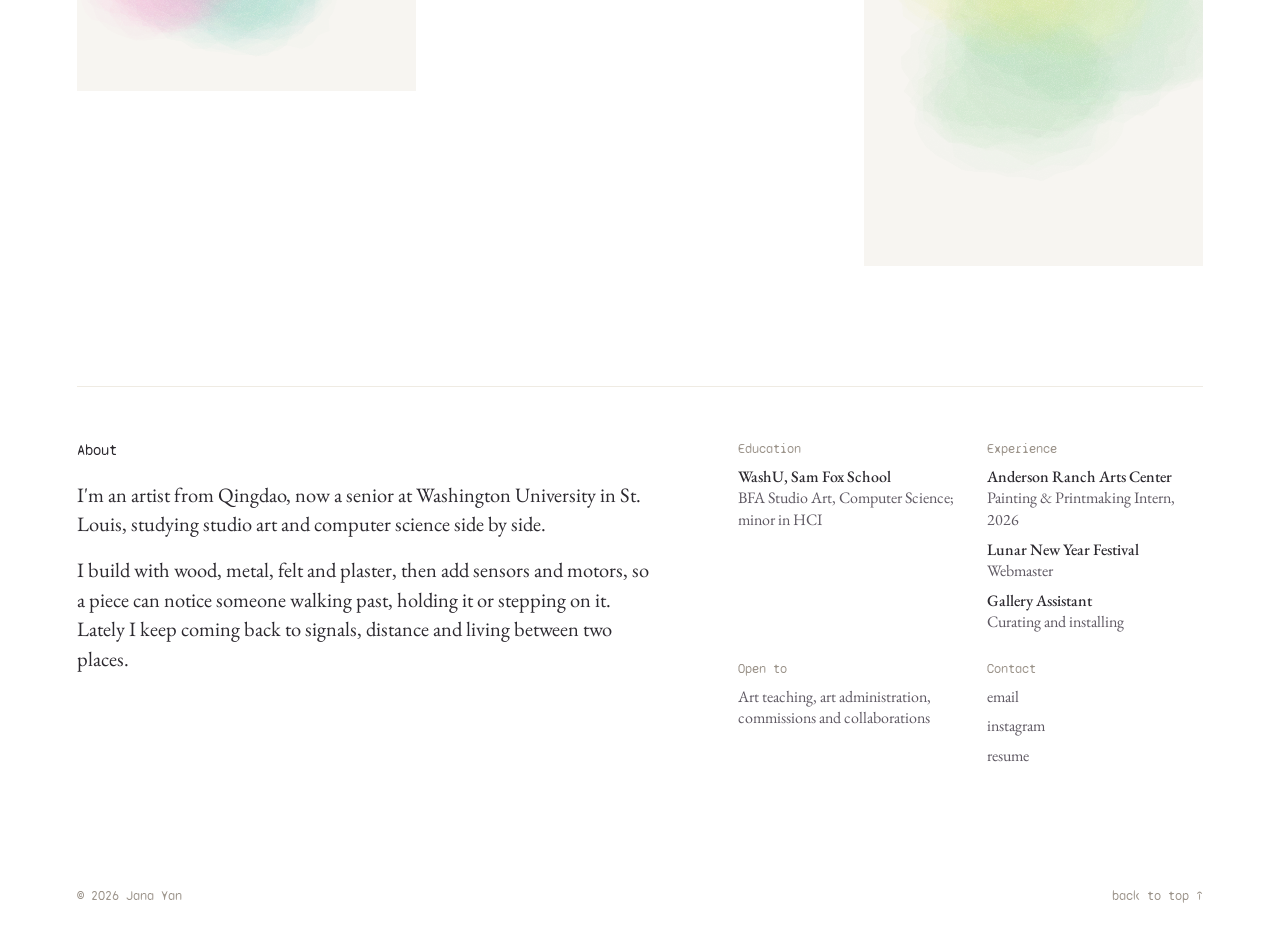
==== commit 713014f0: "Replace Tamagotchi Necklace with Gallery Guide case study and prototype Co-Authored-By: Claude Opus " ====
--- a/index.html
+++ b/index.html
@@ -335,10 +335,13 @@
         </a>
       </article>
       <article class="card">
-        <figure data-wash="yellow lilac" data-ar="1.5"></figure>
-        <span class="tag">wearable · ESP32, AMOLED</span>
-        <h3>Tamagotchi Necklace</h3>
-        <p>a tiny virtual pet worn as a pendant on a round screen</p>
+        <!-- Case study page: gallery-guide/index.html (clickable prototype: gallery-guide/prototype/) -->
+        <a class="link" href="gallery-guide/">
+          <figure><img src="gallery-guide/cover.jpg" width="1800" height="1200" loading="lazy" alt="Three Gallery Guide phone screens: the gallery home page, the camera finding a sculpture, and the artwork page"></figure>
+          <span class="tag">mobile app, UX research · 2026 · case study + prototype</span>
+          <h3>Gallery Guide</h3><span class="arrow">→</span>
+          <p>a phone guide for the WashU Sam Fox School Gallery: point your camera at an artwork to hear about it, meet the artist and see how it was made</p>
+        </a>
       </article>
       </div>
     </section>
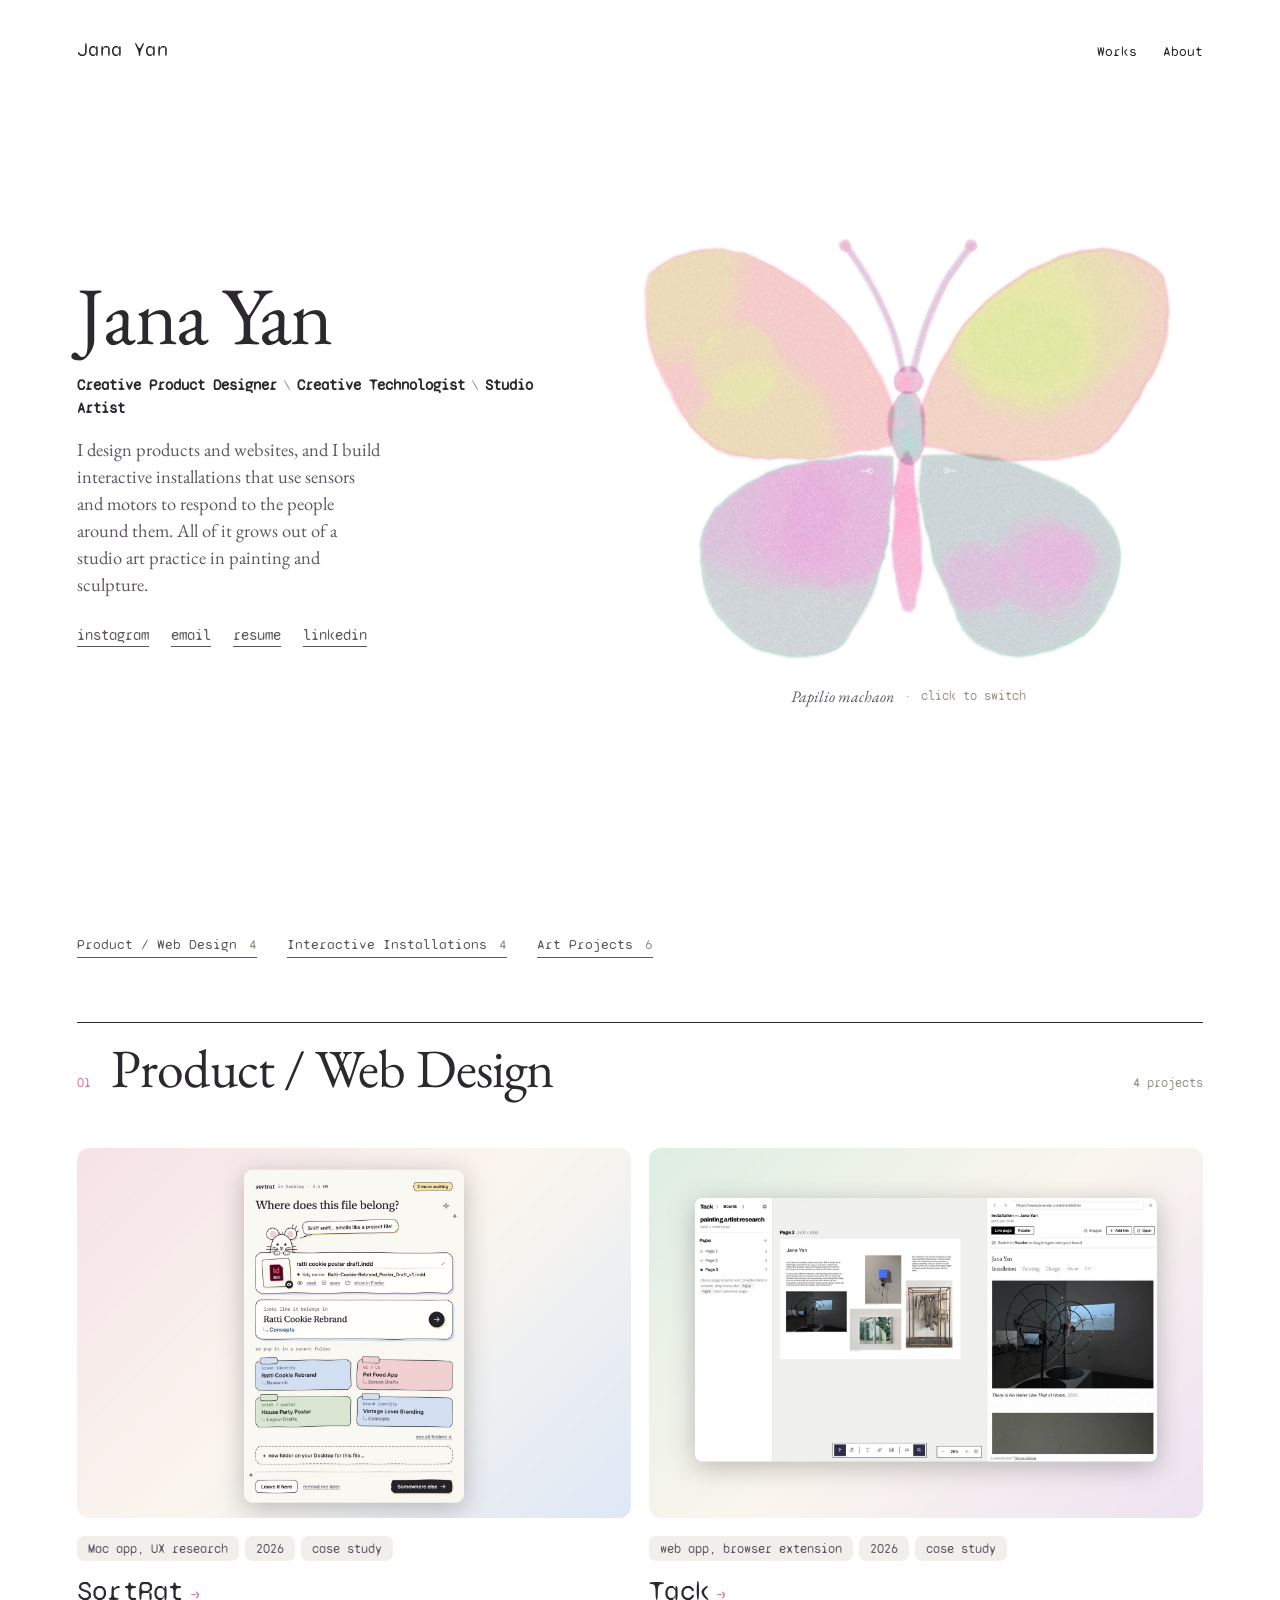
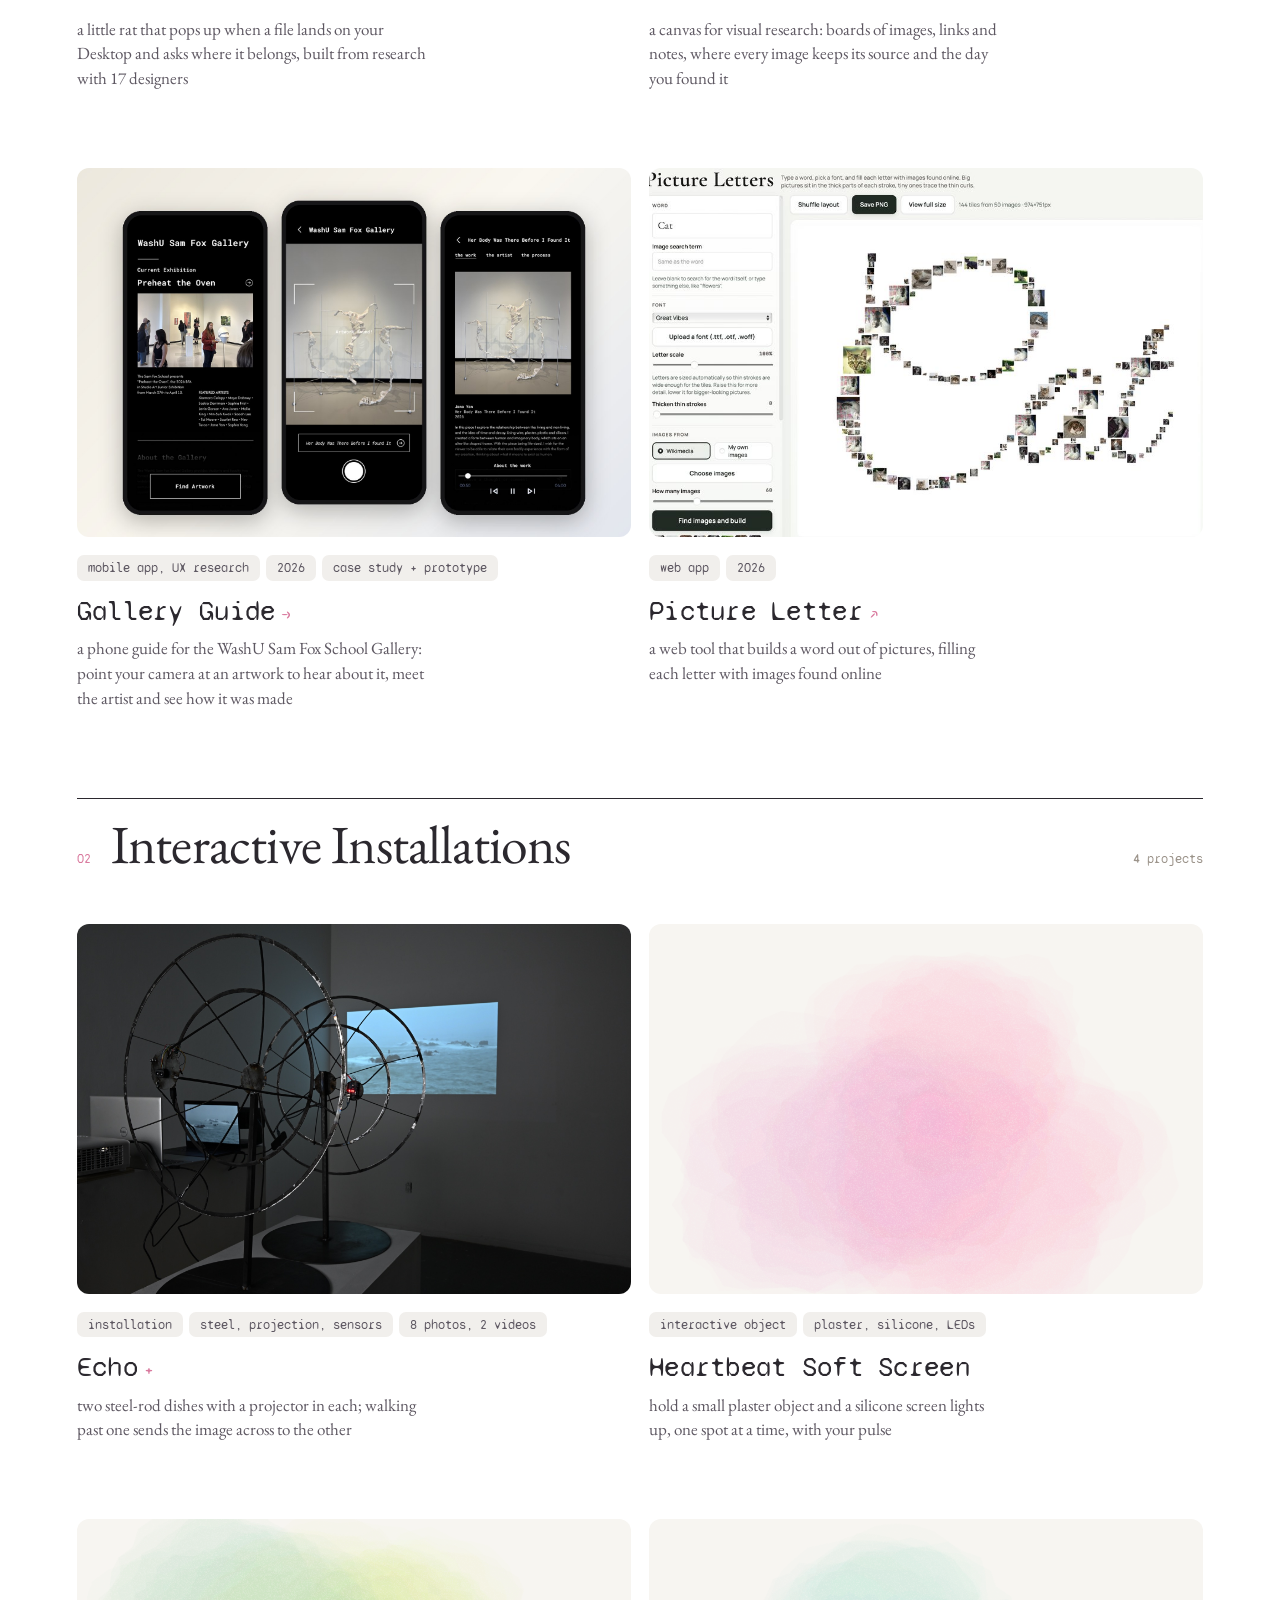
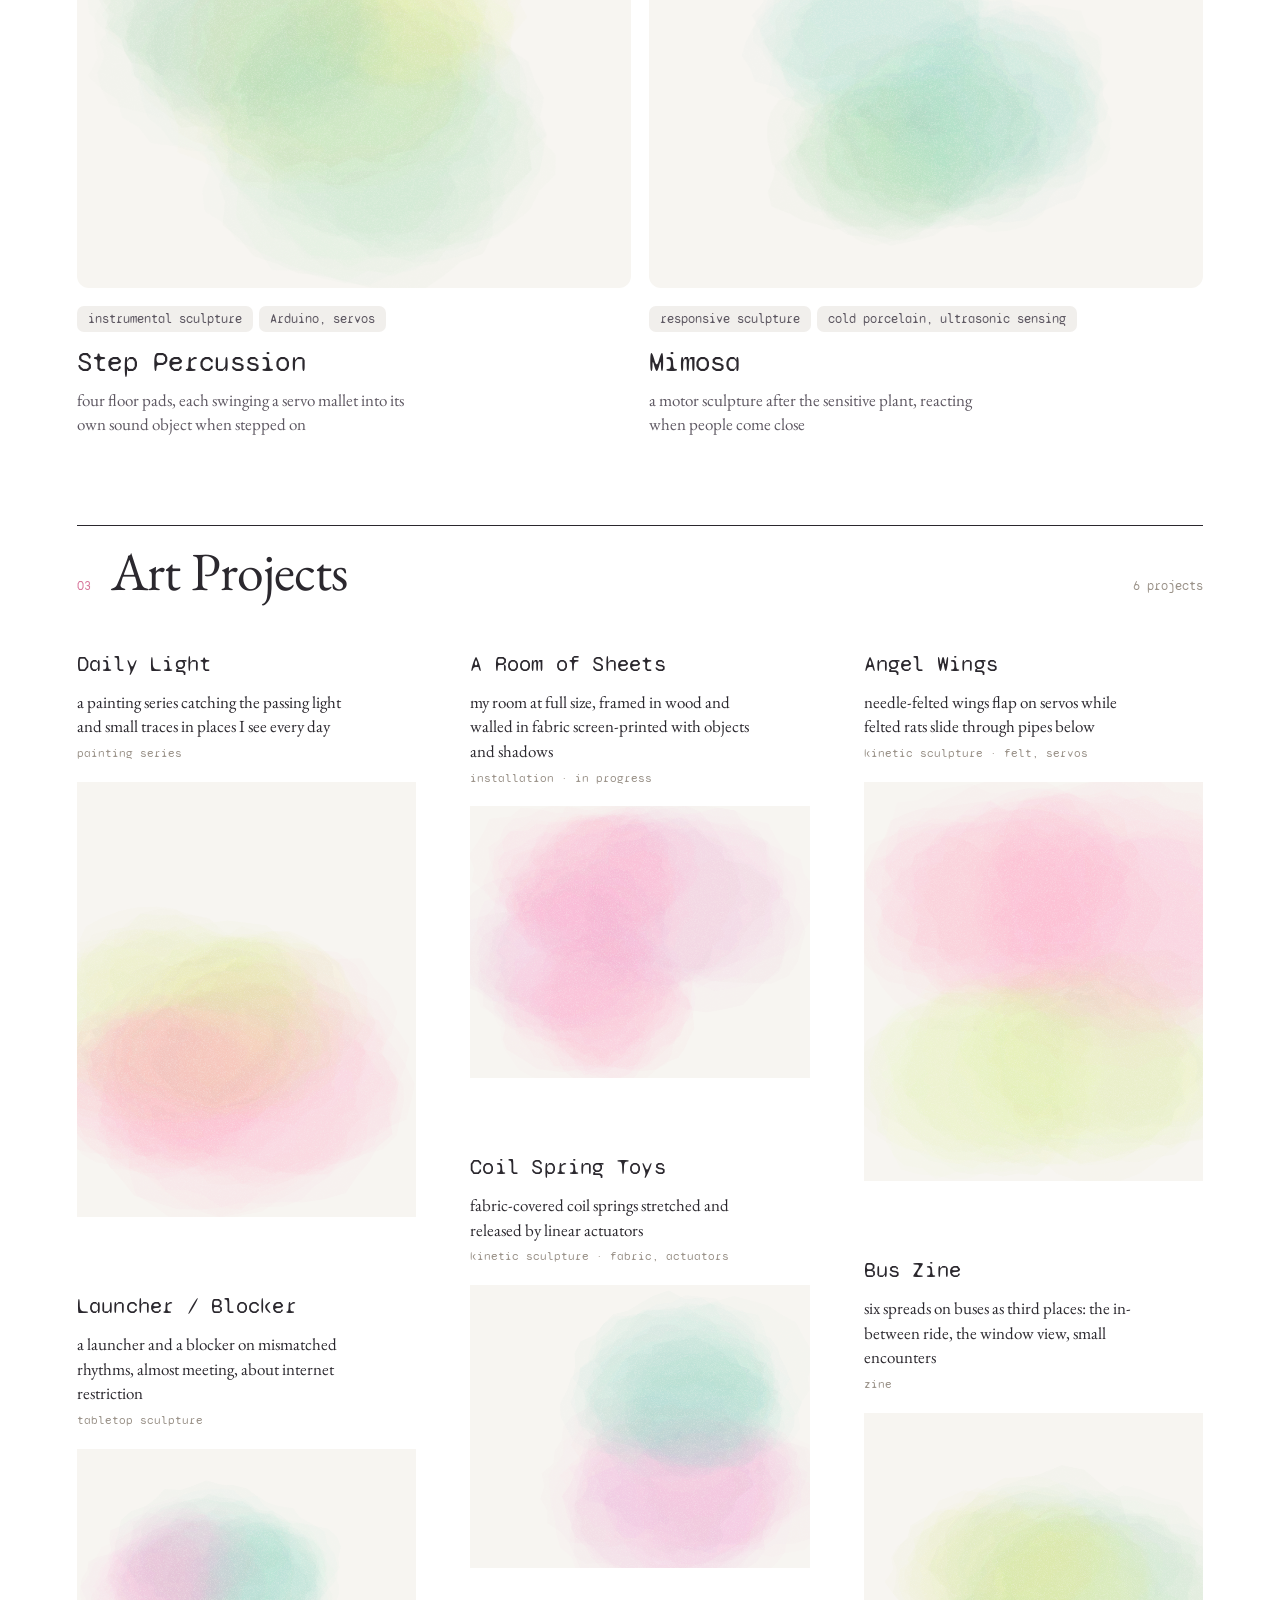
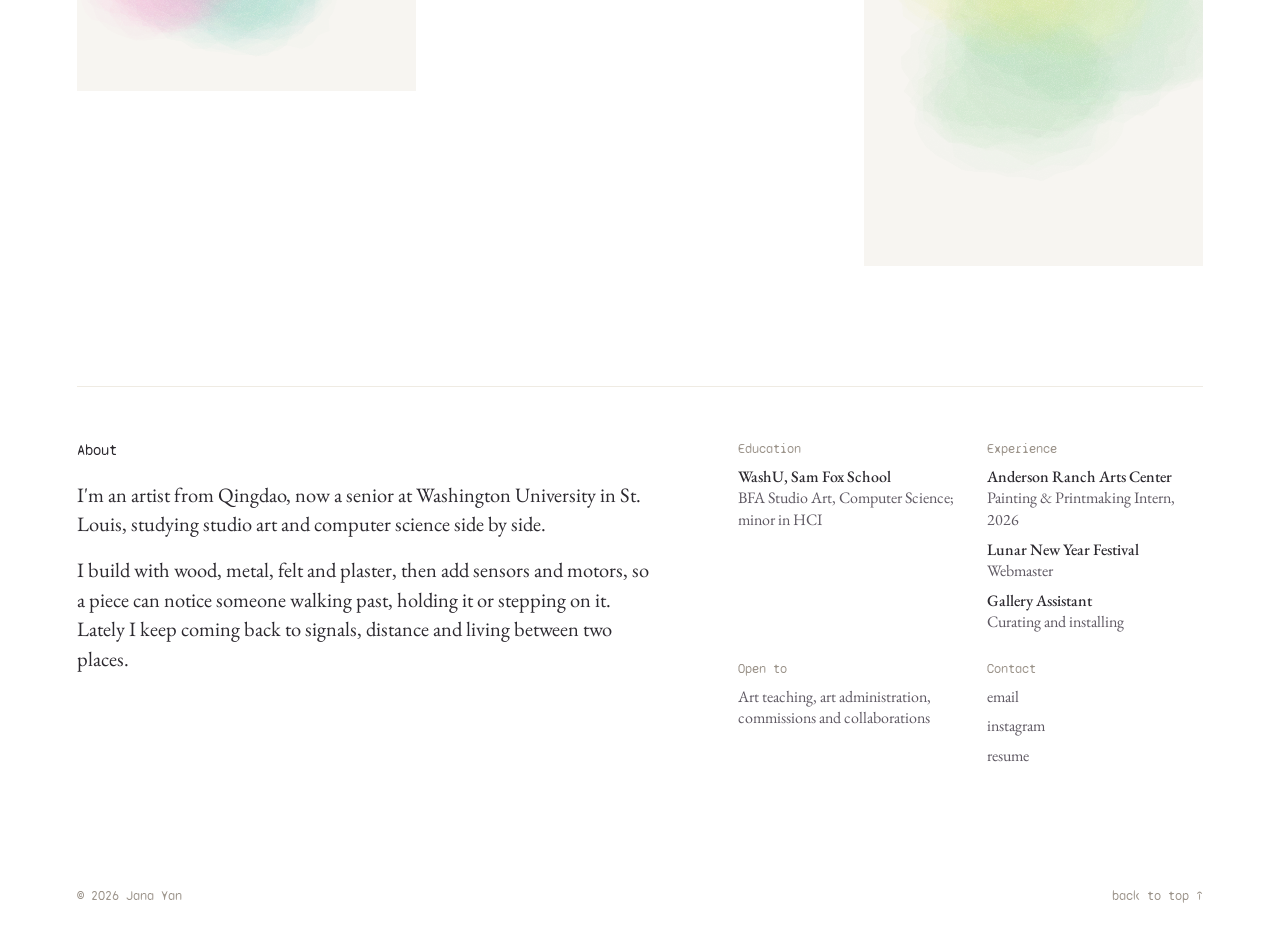
==== commit 6d5d635b: "Move Gallery Guide before Picture Letter Co-Authored-By: Claude Opus 5.5 <noreply@anthropic.com>" ====
--- a/index.html
+++ b/index.html
@@ -327,20 +327,20 @@
         </a>
       </article>
       <article class="card">
-        <a class="link" href="https://pictureletter.vercel.app" target="_blank" rel="noopener">
-          <figure><img src="[data-uri]" alt="Picture Letters interface: the word Cat in a script font, built from small photos of cats" width="1100" height="624" loading="lazy"></figure>
-          <span class="tag">web app · 2026</span>
-          <h3>Picture Letter</h3><span class="arrow">↗</span>
-          <p>a web tool that builds a word out of pictures, filling each letter with images found online</p>
-        </a>
-      </article>
-      <article class="card">
         <!-- Case study page: gallery-guide/index.html (clickable prototype: gallery-guide/prototype/) -->
         <a class="link" href="gallery-guide/">
           <figure><img src="gallery-guide/cover.jpg" width="1800" height="1200" loading="lazy" alt="Three Gallery Guide phone screens: the gallery home page, the camera finding a sculpture, and the artwork page"></figure>
           <span class="tag">mobile app, UX research · 2026 · case study + prototype</span>
           <h3>Gallery Guide</h3><span class="arrow">→</span>
           <p>a phone guide for the WashU Sam Fox School Gallery: point your camera at an artwork to hear about it, meet the artist and see how it was made</p>
+        </a>
+      </article>
+      <article class="card">
+        <a class="link" href="https://pictureletter.vercel.app" target="_blank" rel="noopener">
+          <figure><img src="[data-uri]" alt="Picture Letters interface: the word Cat in a script font, built from small photos of cats" width="1100" height="624" loading="lazy"></figure>
+          <span class="tag">web app · 2026</span>
+          <h3>Picture Letter</h3><span class="arrow">↗</span>
+          <p>a web tool that builds a word out of pictures, filling each letter with images found online</p>
         </a>
       </article>
       </div>
